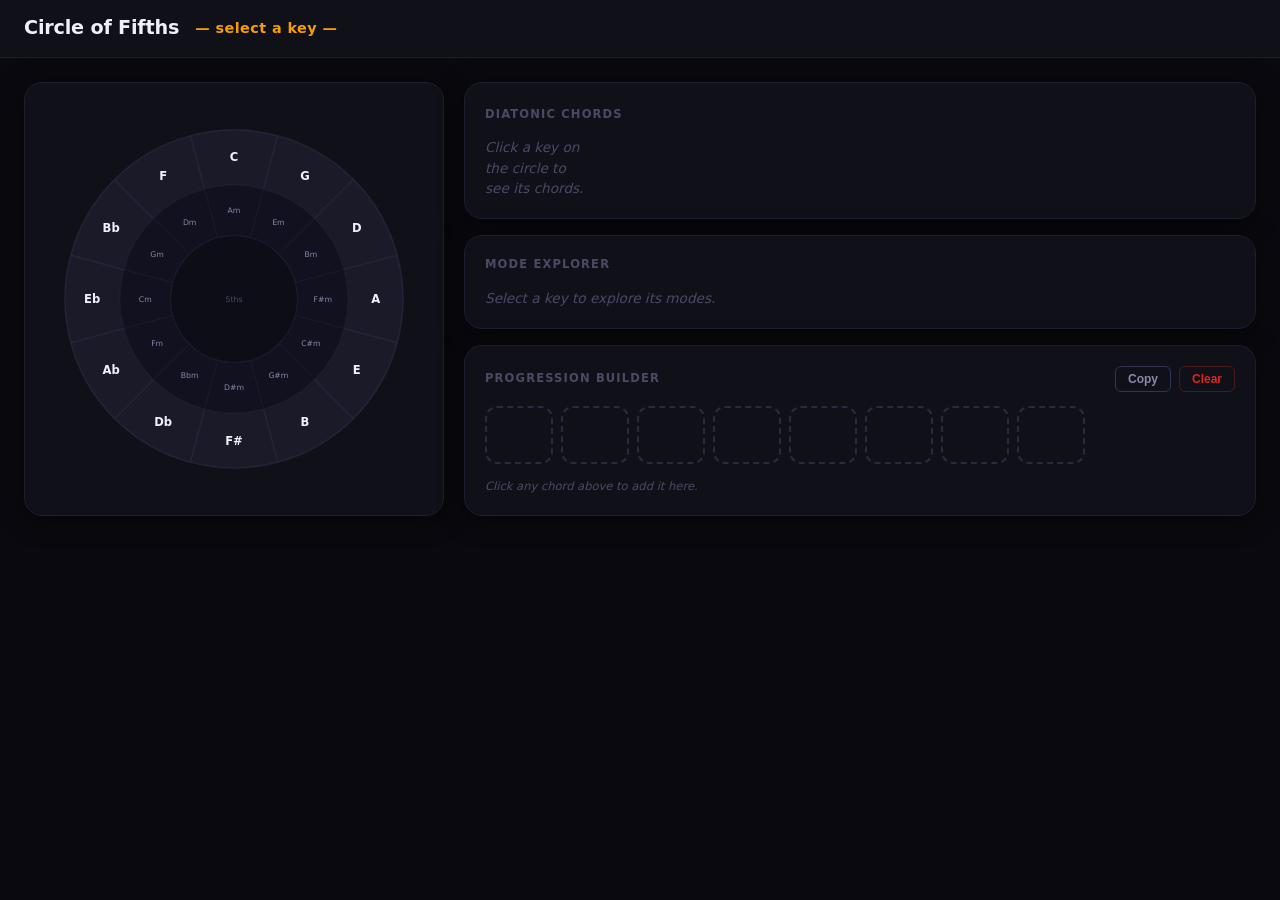
==== standalone.html @ 3c301eb9 "Add standalone.html — single self-contained file for offline use Bundles all CSS and JS inline into " ====
<!DOCTYPE html>
<html lang="en">
<head>
  <meta charset="UTF-8">
  <meta name="viewport" content="width=device-width, initial-scale=1.0">
  <title>Circle of Fifths — Guitar Tool</title>
  <style>
/* ============================================================
   Circle of Fifths — Guitar Tool
   Dark music-studio aesthetic
   ============================================================ */

/* --- Design Tokens ----------------------------------------- */
:root {
  --bg-base:      #09090f;
  --bg-surface:   #101018;
  --bg-elevated:  #181826;
  --bg-hover:     #1f1f30;

  --text-primary:   #f0f0f8;
  --text-secondary: #8888aa;
  --text-muted:     #4a4a66;

  --color-maj:  #f59e0b;
  --color-min:  #6b7280;
  --color-dim:  #ef4444;

  --circle-selected:  #7c3aed;
  --circle-fifth:     #0891b2;
  --circle-fourth:    #0e7490;
  --circle-rel-minor: #6d28d9;
  --circle-default:   #1a1a28;
  --circle-minor-default: #111120;

  --accent:       #7c3aed;
  --accent-hover: #6d28d9;
  --danger:       #dc2626;

  --radius-sm:  6px;
  --radius-md:  12px;
  --radius-lg:  18px;

  --shadow-panel: 0 4px 24px rgba(0,0,0,0.5);
  --glow-violet:  0 0 24px rgba(124,58,237,0.35);

  --font-ui: 'Inter', 'Segoe UI', system-ui, sans-serif;
}

*, *::before, *::after { box-sizing: border-box; margin: 0; padding: 0; }
html { font-size: 16px; }
body {
  background: var(--bg-base);
  color: var(--text-primary);
  font-family: var(--font-ui);
  min-height: 100vh;
  line-height: 1.5;
}

.site-header {
  background: var(--bg-surface);
  border-bottom: 1px solid #1e1e30;
  padding: 14px 24px;
  position: sticky;
  top: 0;
  z-index: 10;
}
.header-inner {
  max-width: 1300px;
  margin: 0 auto;
  display: flex;
  align-items: center;
  gap: 16px;
}
.site-header h1 {
  font-size: 1.2rem;
  font-weight: 700;
  letter-spacing: -0.01em;
  color: var(--text-primary);
}
.header-key {
  font-size: 0.9rem;
  color: var(--color-maj);
  font-weight: 600;
  letter-spacing: 0.03em;
}

.layout {
  display: grid;
  grid-template-columns: 420px 1fr;
  gap: 20px;
  padding: 24px;
  max-width: 1300px;
  margin: 0 auto;
  align-items: start;
}

@media (max-width: 900px) {
  .layout { grid-template-columns: 1fr; }
  .panel--circle { display: flex; justify-content: center; }
}

.panel {
  background: var(--bg-surface);
  border: 1px solid #1e1e30;
  border-radius: var(--radius-lg);
  padding: 20px;
  box-shadow: var(--shadow-panel);
}

.panel-stack {
  display: flex;
  flex-direction: column;
  gap: 16px;
}

.panel-title {
  font-size: 0.72rem;
  font-weight: 600;
  letter-spacing: 0.1em;
  text-transform: uppercase;
  color: var(--text-muted);
  margin-bottom: 14px;
}
.panel-title span {
  color: var(--color-maj);
  text-transform: none;
  letter-spacing: 0;
  font-size: 0.85rem;
}

.placeholder {
  color: var(--text-muted);
  font-size: 0.85rem;
  font-style: italic;
}

.panel--circle {
  display: flex;
  justify-content: center;
  align-items: center;
  padding: 16px;
}

.arc-major {
  fill: var(--circle-default);
  stroke: #242438;
  stroke-width: 1.5;
  cursor: pointer;
  transition: fill 0.15s ease, filter 0.15s ease;
}
.arc-major:hover { fill: var(--bg-hover); }
.arc-major.selected {
  fill: var(--circle-selected);
  filter: drop-shadow(0 0 10px rgba(124,58,237,0.7));
}
.arc-major.neighbor-fifth  { fill: #0c3d4d; }
.arc-major.neighbor-fourth { fill: #0a3040; }

.arc-minor {
  fill: var(--circle-minor-default);
  stroke: #1a1a2a;
  stroke-width: 1;
  cursor: pointer;
  transition: fill 0.15s ease;
}
.arc-minor:hover { fill: #181828; }
.arc-minor.selected { fill: var(--circle-rel-minor); }
.arc-minor.neighbor-fifth  { fill: #0a2a35; }
.arc-minor.neighbor-fourth { fill: #08222c; }

.arc-label-major {
  fill: var(--text-primary);
  font-size: 12px;
  font-weight: 700;
  font-family: var(--font-ui);
  text-anchor: middle;
  dominant-baseline: central;
  pointer-events: none;
  user-select: none;
}
.arc-label-minor {
  fill: var(--text-secondary);
  font-size: 8px;
  font-weight: 500;
  font-family: var(--font-ui);
  text-anchor: middle;
  dominant-baseline: central;
  pointer-events: none;
  user-select: none;
}
.arc-label-major.selected { fill: #ffffff; }
.arc-label-minor.selected { fill: #e0d4ff; }

.circle-center {
  fill: #0d0d18;
  stroke: #242438;
  stroke-width: 1.5;
}
.circle-center-text {
  fill: var(--text-muted);
  font-size: 8px;
  font-family: var(--font-ui);
  text-anchor: middle;
  dominant-baseline: central;
  pointer-events: none;
  user-select: none;
}

.chord-grid {
  display: grid;
  grid-template-columns: repeat(7, 1fr);
  gap: 6px;
}
@media (max-width: 700px) {
  .chord-grid { grid-template-columns: repeat(4, 1fr); }
}

.chord-card {
  background: var(--bg-elevated);
  border: 2px solid transparent;
  border-radius: var(--radius-md);
  padding: 10px 6px;
  cursor: pointer;
  text-align: center;
  transition: border-color 0.15s, transform 0.1s, box-shadow 0.15s;
  position: relative;
}
.chord-card:hover {
  border-color: var(--accent);
  transform: translateY(-2px);
  box-shadow: 0 4px 16px rgba(124,58,237,0.2);
}
.chord-card.active { border-color: var(--color-maj); background: #1e1a0a; }

.chord-roman {
  display: block;
  font-size: 0.62rem;
  font-weight: 700;
  letter-spacing: 0.05em;
  margin-bottom: 4px;
}
.chord-card--maj .chord-roman { color: var(--color-maj); }
.chord-card--min .chord-roman { color: var(--color-min); }
.chord-card--dim .chord-roman { color: var(--color-dim); }

.chord-name {
  display: block;
  font-size: 1rem;
  font-weight: 700;
  line-height: 1.1;
  margin-bottom: 3px;
}

.chord-mode-name {
  display: block;
  font-size: 0.6rem;
  color: var(--text-muted);
  line-height: 1.2;
}

.btn-diagram {
  display: block;
  width: 100%;
  margin-top: 6px;
  padding: 3px 0;
  background: #242438;
  border: 1px solid #333355;
  border-radius: var(--radius-sm);
  color: var(--text-secondary);
  font-size: 0.58rem;
  letter-spacing: 0.05em;
  cursor: pointer;
  transition: background 0.1s, color 0.1s;
}
.btn-diagram:hover {
  background: var(--accent);
  color: #fff;
  border-color: var(--accent);
}

.mode-list {
  display: flex;
  flex-direction: column;
  gap: 8px;
}

.mode-row {
  display: flex;
  gap: 12px;
  align-items: flex-start;
  padding: 10px 12px;
  background: var(--bg-elevated);
  border-radius: var(--radius-md);
  border-left: 3px solid var(--mode-color, #333);
}

.mode-meta { flex-shrink: 0; min-width: 72px; }
.mode-chord-name { font-weight: 700; font-size: 0.95rem; display: block; line-height: 1.2; }
.mode-roman { font-size: 0.65rem; color: var(--text-muted); display: block; }
.mode-info { flex: 1; }
.mode-name { font-size: 0.78rem; font-weight: 600; color: var(--text-secondary); display: block; margin-bottom: 2px; }
.mode-desc { font-size: 0.72rem; color: var(--text-muted); line-height: 1.4; }

.progression-header {
  display: flex;
  justify-content: space-between;
  align-items: center;
  margin-bottom: 14px;
}
.progression-header .panel-title { margin-bottom: 0; }
.progression-actions { display: flex; gap: 8px; }

.btn {
  padding: 5px 12px;
  border-radius: var(--radius-sm);
  font-size: 0.75rem;
  font-weight: 600;
  cursor: pointer;
  border: 1px solid transparent;
  transition: background 0.1s, opacity 0.1s;
}
.btn--ghost { background: transparent; border-color: #333355; color: var(--text-secondary); }
.btn--ghost:hover { border-color: var(--accent); color: var(--text-primary); }
.btn--danger { background: transparent; border-color: #4a1a1a; color: var(--danger); }
.btn--danger:hover { background: var(--danger); color: #fff; }

.progression-slots {
  display: flex;
  gap: 8px;
  flex-wrap: wrap;
  min-height: 62px;
  align-items: flex-start;
}

.prog-slot {
  width: 68px;
  min-height: 58px;
  border-radius: var(--radius-md);
  display: flex;
  flex-direction: column;
  align-items: center;
  justify-content: center;
  gap: 3px;
  position: relative;
  font-size: 0.8rem;
}
.prog-slot--empty { border: 2px dashed #2a2a3f; background: transparent; }
.prog-slot--filled { background: var(--bg-elevated); border: 2px solid #333355; cursor: pointer; }
.prog-slot--filled:hover { border-color: var(--danger); }
.prog-slot--filled:hover .prog-remove { opacity: 1; }
.prog-slot--maj { border-color: #3a2a00 !important; }
.prog-slot--maj:hover { border-color: var(--danger) !important; }
.prog-slot--min { border-color: #2a2a3a !important; }
.prog-slot--min:hover { border-color: var(--danger) !important; }
.prog-slot--dim { border-color: #2a1010 !important; }
.prog-slot--dim:hover { border-color: var(--danger) !important; }

.prog-roman { font-size: 0.6rem; color: var(--text-muted); font-weight: 600; }
.prog-name { font-weight: 700; font-size: 0.9rem; }
.prog-slot--maj .prog-name { color: var(--color-maj); }
.prog-slot--min .prog-name { color: var(--text-secondary); }
.prog-slot--dim .prog-name { color: var(--color-dim); }

.prog-remove {
  position: absolute;
  top: -7px; right: -7px;
  width: 18px; height: 18px;
  border-radius: 50%;
  background: var(--danger);
  color: #fff;
  border: none;
  cursor: pointer;
  font-size: 11px;
  line-height: 1;
  display: flex;
  align-items: center;
  justify-content: center;
  opacity: 0;
  transition: opacity 0.15s;
}

.progression-hint { font-size: 0.72rem; color: var(--text-muted); font-style: italic; margin-top: 10px; }

.modal-overlay {
  position: fixed;
  inset: 0;
  background: rgba(0,0,0,0.75);
  display: flex;
  align-items: center;
  justify-content: center;
  backdrop-filter: blur(4px);
  z-index: 100;
}
.modal-overlay[hidden] { display: none; }

.modal {
  background: var(--bg-surface);
  border: 1px solid #2a2a40;
  border-radius: var(--radius-lg);
  padding: 28px 32px;
  min-width: 220px;
  text-align: center;
  position: relative;
  box-shadow: var(--glow-violet), var(--shadow-panel);
  animation: modal-in 0.18s ease;
}
@keyframes modal-in {
  from { opacity: 0; transform: scale(0.92) translateY(8px); }
  to   { opacity: 1; transform: scale(1) translateY(0); }
}

.modal-close {
  position: absolute;
  top: 12px; right: 14px;
  background: transparent;
  border: none;
  color: var(--text-muted);
  font-size: 1.4rem;
  cursor: pointer;
  line-height: 1;
  transition: color 0.1s;
}
.modal-close:hover { color: var(--text-primary); }
.modal-title { font-size: 1.6rem; font-weight: 800; margin-bottom: 4px; }
.modal-subtitle { font-size: 0.75rem; color: var(--text-muted); margin-bottom: 20px; }
.diagram-container { display: flex; justify-content: center; margin: 0 auto 10px; }
.diagram-lefty-note { font-size: 0.65rem; color: var(--text-muted); font-style: italic; margin-top: 8px; }

.fret-line        { stroke: #2a2a44; stroke-width: 1; }
.fret-line--nut   { stroke: #888; stroke-width: 3; }
.string-line      { stroke: #3a3a55; stroke-width: 1; }
.fret-dot         { fill: var(--accent); }
.dot-open         { fill: none; stroke: #888; stroke-width: 1.5; }
.dot-mute-line    { stroke: #666; stroke-width: 1.5; stroke-linecap: round; }
.barre-bar        { stroke: var(--accent); stroke-width: 10; stroke-linecap: round; opacity: 0.75; }
.fret-number      { fill: var(--text-muted); font-size: 9px; font-family: var(--font-ui); }
  </style>
</head>
<body>

  <header class="site-header">
    <div class="header-inner">
      <h1>Circle of Fifths</h1>
      <span class="header-key" id="header-key">— select a key —</span>
    </div>
  </header>

  <main class="layout">
    <section class="panel panel--circle">
      <svg id="circle-svg" viewBox="-200 -200 400 400" width="400" height="400" aria-label="Circle of Fifths"></svg>
    </section>

    <div class="panel-stack">
      <section class="panel panel--chords">
        <h2 class="panel-title">Diatonic Chords <span id="key-label"></span></h2>
        <div class="chord-grid" id="chord-grid">
          <p class="placeholder">Click a key on the circle to see its chords.</p>
        </div>
      </section>

      <section class="panel panel--modes">
        <h2 class="panel-title">Mode Explorer</h2>
        <div class="mode-list" id="mode-list">
          <p class="placeholder">Select a key to explore its modes.</p>
        </div>
      </section>

      <section class="panel panel--progression">
        <div class="progression-header">
          <h2 class="panel-title">Progression Builder</h2>
          <div class="progression-actions">
            <button class="btn btn--ghost" id="btn-copy">Copy</button>
            <button class="btn btn--danger" id="btn-clear">Clear</button>
          </div>
        </div>
        <div class="progression-slots" id="progression-slots"></div>
        <p class="progression-hint" id="progression-hint">Click any chord above to add it here.</p>
      </section>
    </div>
  </main>

  <div class="modal-overlay" id="modal-overlay" hidden>
    <div class="modal" id="modal-chord" role="dialog" aria-modal="true">
      <button class="modal-close" id="modal-close" aria-label="Close">×</button>
      <h3 class="modal-title" id="modal-title"></h3>
      <p class="modal-subtitle" id="modal-subtitle"></p>
      <div class="diagram-container">
        <svg id="diagram-svg" viewBox="0 0 130 170" width="130" height="170"></svg>
      </div>
      <p class="diagram-lefty-note">Left-handed diagram (low E on right)</p>
    </div>
  </div>

  <script>
    var AppState = { currentKey: null, currentKeyIndex: null, currentChords: [] };
  </script>

  <script>
/* theory.js */
var CIRCLE = ['C','G','D','A','E','B','F#','Db','Ab','Eb','Bb','F'];
var REL_MINORS = ['Am','Em','Bm','F#m','C#m','G#m','D#m','Bbm','Fm','Cm','Gm','Dm'];
var CHROMATIC      = ['C','C#','D','D#','E','F','F#','G','G#','A','A#','B'];
var FLAT_CHROMATIC = ['C','Db','D','Eb','E','F','Gb','G','Ab','A','Bb','B'];
var FLAT_KEYS = ['F','Bb','Eb','Ab','Db','Gb'];
var MAJOR_INTERVALS = [0, 2, 4, 5, 7, 9, 11];
var QUALITIES = ['maj','min','min','maj','maj','min','dim'];
var ROMANS = ['I','ii','iii','IV','V','vi','vii°'];
var MODE_NAMES = ['Ionian','Dorian','Phrygian','Lydian','Mixolydian','Aeolian','Locrian'];
var MODE_COLORS = ['#f59e0b','#3b82f6','#ef4444','#a78bfa','#f97316','#6b7280','#1f2937'];
var MODE_FEEL = {
  'Ionian':     'Bright, happy, resolved. The home base of Western music. Every major key song lives here.',
  'Dorian':     'Minor with a raised 6th. Soulful, funky, sophisticated. Santana, Miles Davis. Use over ii chord.',
  'Phrygian':   'Minor with a \u266d2nd. Dark, exotic, Spanish/metal. Heavy and mysterious. Djent and flamenco territory.',
  'Lydian':     'Major with a \u266f4th. Dreamy, floating, ethereal. Joe Satriani lives here. Perfect for ambient passages.',
  'Mixolydian': "Major with a \u266d7th. Bluesy rock, dominant energy. Classic rock's home. Stairway to Heaven verse.",
  'Aeolian':    'Natural minor. Sad, emotional, introspective. Most expressive for dark moods. Most rock ballads.',
  'Locrian':    'Diminished root. Unstable, dissonant, barely resolved. Use sparingly for maximum tension and drama.'
};
function normalizeKey(key) {
  var m = {'Db':'C#','Eb':'D#','Fb':'E','Gb':'F#','Ab':'G#','Bb':'A#','Cb':'B'};
  return m[key] !== undefined ? m[key] : key;
}
function noteNameForKey(idx, keyRoot) {
  return FLAT_KEYS.indexOf(keyRoot) !== -1 ? FLAT_CHROMATIC[idx] : CHROMATIC[idx];
}
function getDiatonicChords(key) {
  var norm = normalizeKey(key);
  var rootIdx = CHROMATIC.indexOf(norm);
  if (rootIdx === -1) return [];
  return MAJOR_INTERVALS.map(function(interval, degree) {
    var noteIdx  = (rootIdx + interval) % 12;
    var rootNote = noteNameForKey(noteIdx, key);
    var quality  = QUALITIES[degree];
    var chordName = quality === 'min' ? rootNote + 'm' : quality === 'dim' ? rootNote + '\u00b0' : rootNote;
    var voicingKey = quality === 'dim' ? rootNote + 'dim' : chordName;
    return { degree: degree+1, roman: ROMANS[degree], chordName: chordName, rootNote: rootNote,
             quality: quality, modeIndex: degree, modeName: MODE_NAMES[degree],
             modeDescription: MODE_FEEL[MODE_NAMES[degree]], modeColor: MODE_COLORS[degree], voicingKey: voicingKey };
  });
}
function getNeighborIndices(i) { return { fifth: (i+1)%12, fourth: (i+11)%12 }; }
  </script>

  <script>
/* voicings.js */
var VOICINGS = {
  'C':  { frets: [-1,3,2,0,1,0], baseFret: 1 },
  'G':  { frets: [3,2,0,0,0,3],  baseFret: 1 },
  'D':  { frets: [-1,-1,0,2,3,2],baseFret: 1 },
  'A':  { frets: [-1,0,2,2,2,0], baseFret: 1 },
  'E':  { frets: [0,2,2,1,0,0],  baseFret: 1 },
  'F':  { frets: [1,3,3,2,1,1],  baseFret: 1 },
  'B':  { frets: [-1,2,4,4,4,2], baseFret: 2 },
  'F#': { frets: [2,4,4,3,2,2],  baseFret: 2 },
  'Gb': { frets: [2,4,4,3,2,2],  baseFret: 2 },
  'Db': { frets: [-1,4,6,6,6,4], baseFret: 4 },
  'Ab': { frets: [4,6,6,5,4,4],  baseFret: 4 },
  'Eb': { frets: [-1,6,8,8,8,6], baseFret: 6 },
  'Bb': { frets: [-1,1,3,3,3,1], baseFret: 1 },
  'Am': { frets: [-1,0,2,2,1,0], baseFret: 1 },
  'Em': { frets: [0,2,2,0,0,0],  baseFret: 1 },
  'Dm': { frets: [-1,-1,0,2,3,1],baseFret: 1 },
  'Fm': { frets: [1,3,3,1,1,1],  baseFret: 1 },
  'Bm': { frets: [-1,2,4,4,3,2], baseFret: 2 },
  'F#m':{ frets: [2,4,4,2,2,2],  baseFret: 2 },
  'Gbm':{ frets: [2,4,4,2,2,2],  baseFret: 2 },
  'C#m':{ frets: [-1,4,6,6,5,4], baseFret: 4 },
  'Dbm':{ frets: [-1,4,6,6,5,4], baseFret: 4 },
  'G#m':{ frets: [4,6,6,4,4,4],  baseFret: 4 },
  'Abm':{ frets: [4,6,6,4,4,4],  baseFret: 4 },
  'D#m':{ frets: [-1,6,8,8,7,6], baseFret: 6 },
  'Ebm':{ frets: [-1,6,8,8,7,6], baseFret: 6 },
  'Bbm':{ frets: [-1,1,3,3,2,1], baseFret: 1 },
  'Cm': { frets: [-1,3,5,5,4,3], baseFret: 3 },
  'Gm': { frets: [3,5,5,3,3,3],  baseFret: 3 },
  'Bdim':  { frets: [-1,2,3,4,3,-1], baseFret: 1 },
  'F#dim': { frets: [2,3,4,2,-1,-1], baseFret: 2 },
  'C#dim': { frets: [-1,4,5,3,5,-1], baseFret: 3 },
  'G#dim': { frets: [-1,0,1,2,1,-1], baseFret: 1 },
  'D#dim': { frets: [-1,1,2,3,2,-1], baseFret: 1 },
  'A#dim': { frets: [-1,1,2,0,2,-1], baseFret: 1 },
  'Edim':  { frets: [0,1,2,0,-1,-1], baseFret: 1 },
  'Cdim':  { frets: [-1,3,4,5,4,-1], baseFret: 3 },
  'Gdim':  { frets: [-1,-1,5,6,5,-1],baseFret: 5 },
  'Ddim':  { frets: [-1,-1,0,1,0,-1],baseFret: 1 },
  'Adim':  { frets: [-1,0,1,2,1,-1], baseFret: 1 },
  'Fdim':  { frets: [1,2,3,1,-1,-1], baseFret: 1 },
  'Gbdim': { frets: [2,3,4,2,-1,-1], baseFret: 2 },
  'Dbdim': { frets: [-1,4,5,3,5,-1], baseFret: 3 },
  'Abdim': { frets: [-1,0,1,2,1,-1], baseFret: 1 },
  'Ebdim': { frets: [-1,1,2,3,2,-1], baseFret: 1 },
  'Bbdim': { frets: [-1,1,2,0,2,-1], baseFret: 1 },
};
function getVoicing(key) {
  if (VOICINGS[key]) return VOICINGS[key];
  var c = key.replace('\u00b0','dim');
  if (VOICINGS[c]) return VOICINGS[c];
  return { frets: [-1,-1,-1,-1,-1,-1], baseFret: 1 };
}
function mirrorForLefty(frets) { return frets.slice().reverse(); }
  </script>

  <script>
/* circle.js */
var CIRCLE_OUTER_R=175, CIRCLE_MID_R=118, CIRCLE_INNER_R=66, CIRCLE_LABEL_MAJ=147, CIRCLE_LABEL_MIN=92;
function deg2rad(d){return d*Math.PI/180;}
function polarToXY(r,a){var rad=deg2rad(a);return{x:r*Math.cos(rad),y:r*Math.sin(rad)};}
function createArcPath(innerR,outerR,s,e){
  var p1=polarToXY(outerR,s),p2=polarToXY(outerR,e),p3=polarToXY(innerR,e),p4=polarToXY(innerR,s);
  var d=['M',p1.x,p1.y,'A',outerR,outerR,0,0,1,p2.x,p2.y,'L',p3.x,p3.y,'A',innerR,innerR,0,0,0,p4.x,p4.y,'Z'].join(' ');
  var path=document.createElementNS('http://www.w3.org/2000/svg','path');
  path.setAttribute('d',d);return path;
}
function createArcLabel(r,a,text,cls){
  var pos=polarToXY(r,a);
  var el=document.createElementNS('http://www.w3.org/2000/svg','text');
  el.setAttribute('x',pos.x);el.setAttribute('y',pos.y);el.setAttribute('class',cls);el.textContent=text;return el;
}
function initCircle(svgEl){
  while(svgEl.firstChild)svgEl.removeChild(svgEl.firstChild);
  var hub=document.createElementNS('http://www.w3.org/2000/svg','circle');
  hub.setAttribute('r',CIRCLE_INNER_R);hub.setAttribute('cx',0);hub.setAttribute('cy',0);hub.setAttribute('class','circle-center');
  svgEl.appendChild(hub);
  var ht=document.createElementNS('http://www.w3.org/2000/svg','text');
  ht.setAttribute('x',0);ht.setAttribute('y',0);ht.setAttribute('class','circle-center-text');ht.textContent='5ths';svgEl.appendChild(ht);
  for(var i=0;i<12;i++){
    var mid=i*30-90,start=mid-15,end=mid+15;
    var ma=createArcPath(CIRCLE_MID_R,CIRCLE_OUTER_R,start,end);
    ma.setAttribute('class','arc-major');ma.dataset.index=i;ma.dataset.key=CIRCLE[i];ma.dataset.ringType='major';svgEl.appendChild(ma);
    var ml=createArcLabel(CIRCLE_LABEL_MAJ,mid,CIRCLE[i],'arc-label-major');
    ml.dataset.index=i;ml.dataset.ringType='major';svgEl.appendChild(ml);
    var na=createArcPath(CIRCLE_INNER_R,CIRCLE_MID_R,start,end);
    na.setAttribute('class','arc-minor');na.dataset.index=i;na.dataset.key=REL_MINORS[i];na.dataset.ringType='minor';svgEl.appendChild(na);
    var nl=createArcLabel(CIRCLE_LABEL_MIN,mid,REL_MINORS[i],'arc-label-minor');
    nl.dataset.index=i;nl.dataset.ringType='minor';svgEl.appendChild(nl);
  }
  svgEl.addEventListener('click',function(e){
    var t=e.target,idx=t.dataset&&t.dataset.index;
    if(idx===undefined||idx===null||idx==='')return;
    selectKey(svgEl,parseInt(idx,10));
  });
}
function selectKey(svgEl,circleIndex){
  var nb=getNeighborIndices(circleIndex);
  svgEl.querySelectorAll('.arc-major,.arc-label-major').forEach(function(el){el.classList.remove('selected','neighbor-fifth','neighbor-fourth');});
  svgEl.querySelectorAll('.arc-minor,.arc-label-minor').forEach(function(el){el.classList.remove('selected','neighbor-fifth','neighbor-fourth');});
  svgEl.querySelectorAll('[data-index="'+circleIndex+'"]').forEach(function(el){el.classList.add('selected');});
  svgEl.querySelectorAll('[data-index="'+nb.fifth+'"].arc-major,[data-index="'+nb.fifth+'"].arc-label-major').forEach(function(el){el.classList.add('neighbor-fifth');});
  svgEl.querySelectorAll('[data-index="'+nb.fourth+'"].arc-major,[data-index="'+nb.fourth+'"].arc-label-major').forEach(function(el){el.classList.add('neighbor-fourth');});
  svgEl.dispatchEvent(new CustomEvent('keySelected',{detail:{circleIndex:circleIndex,key:CIRCLE[circleIndex]},bubbles:true}));
}
  </script>

  <script>
/* chords.js */
function renderChordGrid(chords,keyName){
  var grid=document.getElementById('chord-grid');
  document.getElementById('key-label').textContent='\u2014 '+keyName+' Major';
  grid.innerHTML='';
  chords.forEach(function(chord,idx){
    var card=document.createElement('div');
    card.className='chord-card chord-card--'+chord.quality;
    card.dataset.chordIndex=idx;
    card.title=chord.modeName+': '+chord.modeDescription;
    card.innerHTML='<span class="chord-roman">'+chord.roman+'</span>'+
      '<span class="chord-name">'+chord.chordName+'</span>'+
      '<span class="chord-mode-name">'+chord.modeName+'</span>'+
      '<button class="btn-diagram" data-voicing-key="'+chord.voicingKey+'" data-chord-name="'+chord.chordName+'" data-mode-name="'+chord.modeName+'" data-quality="'+chord.quality+'">Diagram</button>';
    grid.appendChild(card);
  });
}
function renderModeList(chords){
  var list=document.getElementById('mode-list');
  list.innerHTML='';
  chords.forEach(function(chord){
    var row=document.createElement('div');
    row.className='mode-row';
    row.style.setProperty('--mode-color',chord.modeColor);
    row.innerHTML='<div class="mode-meta"><span class="mode-chord-name">'+chord.chordName+'</span><span class="mode-roman">'+chord.roman+'</span></div>'+
      '<div class="mode-info"><span class="mode-name">'+chord.modeName+'</span><p class="mode-desc">'+chord.modeDescription+'</p></div>';
    list.appendChild(row);
  });
}
  </script>

  <script>
/* progression.js */
var MAX_SLOTS=8,_progression=[];
function addToProgression(chord){if(_progression.length>=MAX_SLOTS)return;_progression.push(chord);renderProgression();updateProgressionHint();}
function removeFromProgression(i){_progression.splice(i,1);renderProgression();updateProgressionHint();}
function clearProgression(){_progression=[];renderProgression();updateProgressionHint();}
function getProgressionString(){return _progression.map(function(c){return c.chordName;}).join(' - ');}
function renderProgression(){
  var c=document.getElementById('progression-slots');c.innerHTML='';
  for(var i=0;i<MAX_SLOTS;i++){
    var slot=document.createElement('div');
    if(_progression[i]){
      var ch=_progression[i];
      slot.className='prog-slot prog-slot--filled prog-slot--'+ch.quality;
      slot.dataset.slotIndex=i;
      var rb=document.createElement('button');rb.className='prog-remove';rb.dataset.index=i;rb.title='Remove';rb.innerHTML='&times;';
      var re=document.createElement('span');re.className='prog-roman';re.textContent=ch.roman;
      var ne=document.createElement('span');ne.className='prog-name';ne.textContent=ch.chordName;
      slot.appendChild(rb);slot.appendChild(re);slot.appendChild(ne);
    }else{slot.className='prog-slot prog-slot--empty';}
    c.appendChild(slot);
  }
  c.querySelectorAll('.prog-remove').forEach(function(btn){
    btn.addEventListener('click',function(e){e.stopPropagation();removeFromProgression(parseInt(btn.dataset.index,10));});
  });
}
function updateProgressionHint(){var h=document.getElementById('progression-hint');if(h)h.style.display=_progression.length===0?'block':'none';}
  </script>

  <script>
/* app.js */
document.addEventListener('DOMContentLoaded',function(){
  var svg=document.getElementById('circle-svg');
  initCircle(svg);renderProgression();updateProgressionHint();

  svg.addEventListener('keySelected',function(e){
    var key=e.detail.key;
    AppState.currentKey=key;AppState.currentKeyIndex=e.detail.circleIndex;
    AppState.currentChords=getDiatonicChords(key);
    document.getElementById('header-key').textContent=key+' Major';
    renderChordGrid(AppState.currentChords,key);
    renderModeList(AppState.currentChords);
  });

  document.getElementById('chord-grid').addEventListener('click',function(e){
    if(e.target.matches('.btn-diagram')||e.target.closest('.btn-diagram'))return;
    var card=e.target.closest('.chord-card');if(!card)return;
    var chord=AppState.currentChords[parseInt(card.dataset.chordIndex,10)];if(!chord)return;
    addToProgression(chord);
    card.classList.add('active');setTimeout(function(){card.classList.remove('active');},300);
  });

  document.getElementById('chord-grid').addEventListener('click',function(e){
    var btn=e.target.closest('.btn-diagram');if(!btn)return;e.stopPropagation();
    openDiagramModal(btn.dataset.voicingKey,btn.dataset.chordName,btn.dataset.modeName);
  });

  document.getElementById('btn-clear').addEventListener('click',clearProgression);

  document.getElementById('btn-copy').addEventListener('click',function(){
    var str=getProgressionString();if(!str)return;
    if(navigator.clipboard){navigator.clipboard.writeText(str).then(function(){flashBtn(document.getElementById('btn-copy'),'Copied!');});}
    else{var ta=document.createElement('textarea');ta.value=str;document.body.appendChild(ta);ta.select();document.execCommand('copy');document.body.removeChild(ta);flashBtn(document.getElementById('btn-copy'),'Copied!');}
  });

  document.getElementById('modal-close').addEventListener('click',closeDiagramModal);
  document.getElementById('modal-overlay').addEventListener('click',function(e){if(e.target===e.currentTarget)closeDiagramModal();});
  document.addEventListener('keydown',function(e){if(e.key==='Escape')closeDiagramModal();});
});

function openDiagramModal(vk,cn,mn){
  document.getElementById('modal-title').textContent=cn;
  document.getElementById('modal-subtitle').textContent=mn+' mode';
  renderChordDiagram(vk,document.getElementById('diagram-svg'));
  document.getElementById('modal-overlay').removeAttribute('hidden');
}
function closeDiagramModal(){document.getElementById('modal-overlay').setAttribute('hidden','');}
function flashBtn(btn,text){var o=btn.textContent;btn.textContent=text;setTimeout(function(){btn.textContent=o;},1500);}

var D_START_X=22,D_START_Y=36,D_STR_GAP=17,D_FRET_GAP=22,D_NUM_FRETS=4,D_DOT_R=7,D_OPEN_R=6;
function renderChordDiagram(vk,svgEl){
  while(svgEl.firstChild)svgEl.removeChild(svgEl.firstChild);
  var voicing=getVoicing(vk),frets=mirrorForLefty(voicing.frets),baseFret=voicing.baseFret,n=6;
  function el(tag,attrs){var e=document.createElementNS('http://www.w3.org/2000/svg',tag);Object.keys(attrs).forEach(function(k){e.setAttribute(k,attrs[k]);});return e;}
  for(var f=0;f<=D_NUM_FRETS;f++){var y=D_START_Y+f*D_FRET_GAP,x1=D_START_X,x2=D_START_X+(n-1)*D_STR_GAP;svgEl.appendChild(el('line',{x1:x1,y1:y,x2:x2,y2:y,'class':(f===0&&baseFret===1)?'fret-line fret-line--nut':'fret-line'}));}
  for(var s=0;s<n;s++){var x=D_START_X+s*D_STR_GAP;svgEl.appendChild(el('line',{x1:x,y1:D_START_Y,x2:x,y2:D_START_Y+D_NUM_FRETS*D_FRET_GAP,'class':'string-line'}));}
  if(baseFret>1){var fl=el('text',{x:D_START_X-5,y:D_START_Y+D_FRET_GAP*0.5+4,'class':'fret-number','text-anchor':'end'});fl.textContent=baseFret+'fr';svgEl.appendChild(fl);}
  for(var s2=0;s2<n;s2++){var sx=D_START_X+s2*D_STR_GAP,my=D_START_Y-14,half=5;
    if(frets[s2]===-1){svgEl.appendChild(el('line',{x1:sx-half,y1:my-half,x2:sx+half,y2:my+half,'class':'dot-mute-line'}));svgEl.appendChild(el('line',{x1:sx+half,y1:my-half,x2:sx-half,y2:my+half,'class':'dot-mute-line'}));}
    else if(frets[s2]===0){svgEl.appendChild(el('circle',{cx:sx,cy:my,r:D_OPEN_R,'class':'dot-open'}));}
  }
  var played=frets.filter(function(f){return f>0;}),minF=played.length?Math.min.apply(null,played):0;
  var barreS=[];frets.forEach(function(f,i){if(f===minF&&minF>0)barreS.push(i);});
  if(barreS.length>=3){var rf=minF-(baseFret-1),by=D_START_Y+(rf-0.5)*D_FRET_GAP;svgEl.appendChild(el('line',{x1:D_START_X+barreS[0]*D_STR_GAP,y1:by,x2:D_START_X+barreS[barreS.length-1]*D_STR_GAP,y2:by,'class':'barre-bar'}));}
  for(var s3=0;s3<n;s3++){var fn=frets[s3];if(fn<=0)continue;var rfn=fn-(baseFret-1);if(rfn<1||rfn>D_NUM_FRETS)continue;var isBarre=barreS.length>=3&&fn===minF;if(!isBarre)svgEl.appendChild(el('circle',{cx:D_START_X+s3*D_STR_GAP,cy:D_START_Y+(rfn-0.5)*D_FRET_GAP,r:D_DOT_R,'class':'fret-dot'}));}
  if(barreS.length>=3){for(var s4=0;s4<n;s4++){var fv=frets[s4];if(fv<=0||fv===minF)continue;var rv=fv-(baseFret-1);if(rv<1||rv>D_NUM_FRETS)continue;svgEl.appendChild(el('circle',{cx:D_START_X+s4*D_STR_GAP,cy:D_START_Y+(rv-0.5)*D_FRET_GAP,r:D_DOT_R,'class':'fret-dot'}));}}
}
  </script>

</body>
</html>
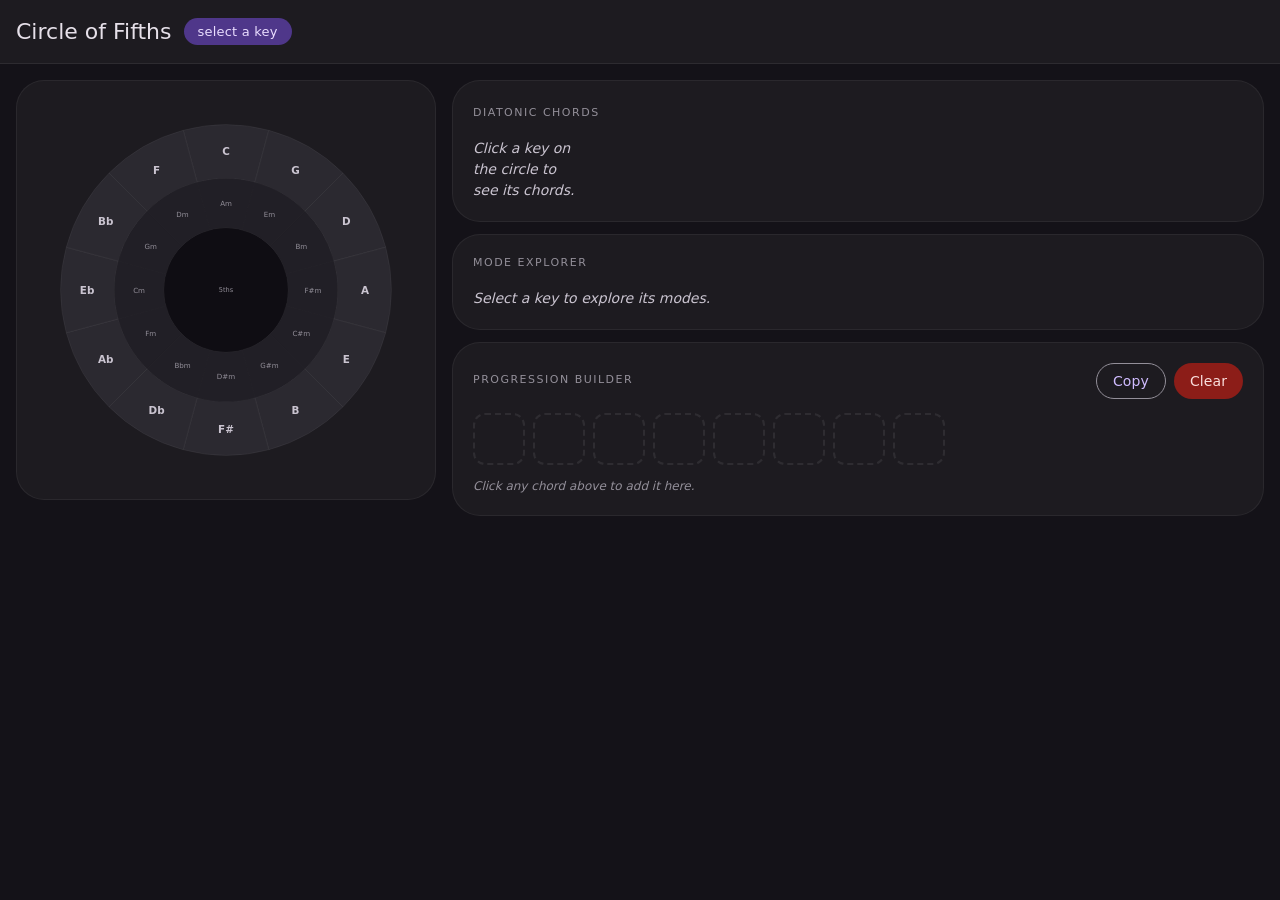
==== commit 3132921b: "Redesign with Material Design 3 + add Vercel hosting config - css/style.css: Complete MD3 dark theme" ====
--- a/standalone.html
+++ b/standalone.html
@@ -6,434 +6,368 @@
   <title>Circle of Fifths — Guitar Tool</title>
   <style>
 /* ============================================================
-   Circle of Fifths — Guitar Tool
-   Dark music-studio aesthetic
+   Material Design 3 · Dark Theme · Purple seed
+   Standalone — no external dependencies
    ============================================================ */
 
-/* --- Design Tokens ----------------------------------------- */
 :root {
-  --bg-base:      #09090f;
-  --bg-surface:   #101018;
-  --bg-elevated:  #181826;
-  --bg-hover:     #1f1f30;
-
-  --text-primary:   #f0f0f8;
-  --text-secondary: #8888aa;
-  --text-muted:     #4a4a66;
-
-  --color-maj:  #f59e0b;
-  --color-min:  #6b7280;
-  --color-dim:  #ef4444;
-
-  --circle-selected:  #7c3aed;
-  --circle-fifth:     #0891b2;
-  --circle-fourth:    #0e7490;
-  --circle-rel-minor: #6d28d9;
-  --circle-default:   #1a1a28;
-  --circle-minor-default: #111120;
-
-  --accent:       #7c3aed;
-  --accent-hover: #6d28d9;
-  --danger:       #dc2626;
-
-  --radius-sm:  6px;
-  --radius-md:  12px;
-  --radius-lg:  18px;
-
-  --shadow-panel: 0 4px 24px rgba(0,0,0,0.5);
-  --glow-violet:  0 0 24px rgba(124,58,237,0.35);
-
-  --font-ui: 'Inter', 'Segoe UI', system-ui, sans-serif;
+  --md-primary:                #D0BCFF;
+  --md-on-primary:             #381E72;
+  --md-primary-container:      #4F378A;
+  --md-on-primary-container:   #EADDFF;
+  --md-secondary:              #CCC2DC;
+  --md-on-secondary:           #332D41;
+  --md-secondary-container:    #4A4458;
+  --md-on-secondary-container: #E8DEF8;
+  --md-tertiary:               #EFB8C8;
+  --md-on-tertiary:            #492532;
+  --md-tertiary-container:     #633B48;
+  --md-on-tertiary-container:  #FFD8E4;
+  --md-error:                  #F2B8B5;
+  --md-on-error:               #601410;
+  --md-error-container:        #8C1D18;
+  --md-on-error-container:     #F9DEDC;
+  --md-background:             #141218;
+  --md-on-background:          #E6E0E9;
+  --md-surface:                #141218;
+  --md-on-surface:             #E6E0E9;
+  --md-surface-variant:        #49454F;
+  --md-on-surface-variant:     #CAC4D0;
+  --md-outline:                #938F99;
+  --md-outline-variant:        #49454F;
+  --md-surf-0: #0F0D13;
+  --md-surf-1: #1D1B20;
+  --md-surf-2: #211F26;
+  --md-surf-3: #2B2930;
+  --md-surf-4: #302E37;
+  --md-surf-5: #36343B;
+  --color-maj: #FFB84D;
+  --color-min: #CAC4D0;
+  --color-dim: #F2B8B5;
+  --circle-selected-fill:  #4F378A;
+  --circle-fifth-fill:     #1A3B39;
+  --circle-fourth-fill:    #1B2F46;
+  --circle-minor-sel-fill: #4A4458;
+  --shape-xs:   4px;
+  --shape-sm:   8px;
+  --shape-md:   12px;
+  --shape-lg:   16px;
+  --shape-xl:   28px;
+  --shape-full: 9999px;
+  --font: system-ui, -apple-system, 'Segoe UI', sans-serif;
 }
 
 *, *::before, *::after { box-sizing: border-box; margin: 0; padding: 0; }
-html { font-size: 16px; }
+html { font-size: 16px; scroll-behavior: smooth; }
 body {
-  background: var(--bg-base);
-  color: var(--text-primary);
-  font-family: var(--font-ui);
+  background: var(--md-background);
+  color: var(--md-on-background);
+  font-family: var(--font);
   min-height: 100vh;
   line-height: 1.5;
+  -webkit-font-smoothing: antialiased;
 }
 
 .site-header {
-  background: var(--bg-surface);
-  border-bottom: 1px solid #1e1e30;
-  padding: 14px 24px;
+  background: var(--md-surf-1);
+  height: 64px;
+  display: flex;
+  align-items: center;
+  padding: 0 16px;
   position: sticky;
   top: 0;
-  z-index: 10;
+  z-index: 20;
+  border-bottom: 1px solid rgba(255,255,255,0.07);
 }
 .header-inner {
-  max-width: 1300px;
+  max-width: 1400px;
+  width: 100%;
   margin: 0 auto;
   display: flex;
   align-items: center;
-  gap: 16px;
-}
-.site-header h1 {
-  font-size: 1.2rem;
-  font-weight: 700;
-  letter-spacing: -0.01em;
-  color: var(--text-primary);
-}
+  gap: 12px;
+}
+.site-header h1 { font-size: 22px; font-weight: 400; color: var(--md-on-surface); }
 .header-key {
-  font-size: 0.9rem;
-  color: var(--color-maj);
-  font-weight: 600;
-  letter-spacing: 0.03em;
+  font-size: 13px;
+  font-weight: 500;
+  background: var(--md-primary-container);
+  color: var(--md-on-primary-container);
+  padding: 4px 14px;
+  border-radius: var(--shape-full);
+  letter-spacing: 0.2px;
 }
 
 .layout {
   display: grid;
   grid-template-columns: 420px 1fr;
-  gap: 20px;
-  padding: 24px;
-  max-width: 1300px;
+  gap: 16px;
+  padding: 16px;
+  max-width: 1400px;
   margin: 0 auto;
   align-items: start;
 }
-
-@media (max-width: 900px) {
-  .layout { grid-template-columns: 1fr; }
-  .panel--circle { display: flex; justify-content: center; }
+@media (max-width: 1120px) {
+  .layout { grid-template-columns: 1fr; max-width: 660px; }
 }
 
 .panel {
-  background: var(--bg-surface);
-  border: 1px solid #1e1e30;
-  border-radius: var(--radius-lg);
+  background: var(--md-surf-1);
+  border-radius: var(--shape-xl);
   padding: 20px;
-  box-shadow: var(--shadow-panel);
-}
-
-.panel-stack {
-  display: flex;
-  flex-direction: column;
-  gap: 16px;
-}
-
+  border: 1px solid rgba(255,255,255,0.06);
+}
+.panel-stack { display: flex; flex-direction: column; gap: 12px; }
 .panel-title {
-  font-size: 0.72rem;
-  font-weight: 600;
-  letter-spacing: 0.1em;
+  font-size: 11px;
+  font-weight: 500;
+  letter-spacing: 1.5px;
   text-transform: uppercase;
-  color: var(--text-muted);
-  margin-bottom: 14px;
+  color: var(--md-outline);
+  margin-bottom: 16px;
 }
 .panel-title span {
-  color: var(--color-maj);
+  color: var(--md-primary);
   text-transform: none;
-  letter-spacing: 0;
-  font-size: 0.85rem;
-}
-
-.placeholder {
-  color: var(--text-muted);
-  font-size: 0.85rem;
-  font-style: italic;
-}
+  letter-spacing: 0.2px;
+  font-size: 14px;
+  font-weight: 500;
+}
+.placeholder { color: var(--md-on-surface-variant); font-size: 14px; font-style: italic; }
 
 .panel--circle {
   display: flex;
   justify-content: center;
   align-items: center;
-  padding: 16px;
-}
+  padding: 20px;
+}
+#circle-svg { max-width: 100%; height: auto; display: block; }
 
 .arc-major {
-  fill: var(--circle-default);
-  stroke: #242438;
-  stroke-width: 1.5;
-  cursor: pointer;
-  transition: fill 0.15s ease, filter 0.15s ease;
-}
-.arc-major:hover { fill: var(--bg-hover); }
-.arc-major.selected {
-  fill: var(--circle-selected);
-  filter: drop-shadow(0 0 10px rgba(124,58,237,0.7));
-}
-.arc-major.neighbor-fifth  { fill: #0c3d4d; }
-.arc-major.neighbor-fourth { fill: #0a3040; }
-
-.arc-minor {
-  fill: var(--circle-minor-default);
-  stroke: #1a1a2a;
+  fill: var(--md-surf-3);
+  stroke: rgba(255,255,255,0.05);
   stroke-width: 1;
   cursor: pointer;
-  transition: fill 0.15s ease;
-}
-.arc-minor:hover { fill: #181828; }
-.arc-minor.selected { fill: var(--circle-rel-minor); }
-.arc-minor.neighbor-fifth  { fill: #0a2a35; }
-.arc-minor.neighbor-fourth { fill: #08222c; }
-
+  transition: fill 0.18s ease;
+}
+.arc-major:hover { fill: var(--md-surf-4); }
+.arc-major.selected {
+  fill: var(--circle-selected-fill);
+  filter: drop-shadow(0 0 10px rgba(208,188,255,0.45));
+}
+.arc-major.neighbor-fifth  { fill: var(--circle-fifth-fill); }
+.arc-major.neighbor-fourth { fill: var(--circle-fourth-fill); }
+.arc-minor {
+  fill: var(--md-surf-2);
+  stroke: rgba(255,255,255,0.03);
+  stroke-width: 0.5;
+  cursor: pointer;
+  transition: fill 0.18s ease;
+}
+.arc-minor:hover { fill: var(--md-surf-3); }
+.arc-minor.selected { fill: var(--circle-minor-sel-fill); }
+.arc-minor.neighbor-fifth  { fill: #12292A; }
+.arc-minor.neighbor-fourth { fill: #122036; }
 .arc-label-major {
-  fill: var(--text-primary);
-  font-size: 12px;
-  font-weight: 700;
-  font-family: var(--font-ui);
+  fill: var(--md-on-surface-variant);
+  font-size: 11px;
+  font-weight: 600;
+  font-family: var(--font);
   text-anchor: middle;
   dominant-baseline: central;
   pointer-events: none;
   user-select: none;
+  transition: fill 0.18s;
 }
 .arc-label-minor {
-  fill: var(--text-secondary);
-  font-size: 8px;
+  fill: var(--md-outline);
+  font-size: 7.5px;
   font-weight: 500;
-  font-family: var(--font-ui);
+  font-family: var(--font);
   text-anchor: middle;
   dominant-baseline: central;
   pointer-events: none;
   user-select: none;
 }
-.arc-label-major.selected { fill: #ffffff; }
-.arc-label-minor.selected { fill: #e0d4ff; }
-
-.circle-center {
-  fill: #0d0d18;
-  stroke: #242438;
-  stroke-width: 1.5;
-}
+.arc-label-major.selected { fill: var(--md-on-primary-container); font-weight: 700; }
+.arc-label-minor.selected { fill: var(--md-on-secondary-container); }
+.circle-center { fill: var(--md-surf-0); stroke: rgba(255,255,255,0.06); stroke-width: 1; }
 .circle-center-text {
-  fill: var(--text-muted);
-  font-size: 8px;
-  font-family: var(--font-ui);
+  fill: var(--md-outline);
+  font-size: 7px;
+  font-family: var(--font);
   text-anchor: middle;
   dominant-baseline: central;
   pointer-events: none;
   user-select: none;
 }
 
-.chord-grid {
-  display: grid;
-  grid-template-columns: repeat(7, 1fr);
-  gap: 6px;
-}
-@media (max-width: 700px) {
-  .chord-grid { grid-template-columns: repeat(4, 1fr); }
-}
+.chord-grid { display: grid; grid-template-columns: repeat(7,1fr); gap: 8px; }
+@media (max-width: 660px) { .chord-grid { grid-template-columns: repeat(4,1fr); } }
+@media (max-width: 360px) { .chord-grid { grid-template-columns: repeat(3,1fr); } }
 
 .chord-card {
-  background: var(--bg-elevated);
-  border: 2px solid transparent;
-  border-radius: var(--radius-md);
-  padding: 10px 6px;
+  background: var(--md-surf-2);
+  border: 1.5px solid var(--md-outline-variant);
+  border-radius: var(--shape-md);
+  padding: 10px 6px 8px;
   cursor: pointer;
   text-align: center;
-  transition: border-color 0.15s, transform 0.1s, box-shadow 0.15s;
+  transition: background 0.15s, border-color 0.15s, transform 0.12s;
   position: relative;
 }
-.chord-card:hover {
-  border-color: var(--accent);
-  transform: translateY(-2px);
-  box-shadow: 0 4px 16px rgba(124,58,237,0.2);
-}
-.chord-card.active { border-color: var(--color-maj); background: #1e1a0a; }
-
-.chord-roman {
-  display: block;
-  font-size: 0.62rem;
-  font-weight: 700;
-  letter-spacing: 0.05em;
-  margin-bottom: 4px;
-}
+.chord-card:hover { background: var(--md-surf-3); border-color: var(--md-primary); transform: translateY(-2px); }
+.chord-card.active { background: rgba(79,55,138,0.5); border-color: var(--md-primary); }
+.chord-roman { display: block; font-size: 10px; font-weight: 600; letter-spacing: 0.4px; margin-bottom: 4px; }
 .chord-card--maj .chord-roman { color: var(--color-maj); }
-.chord-card--min .chord-roman { color: var(--color-min); }
-.chord-card--dim .chord-roman { color: var(--color-dim); }
-
-.chord-name {
-  display: block;
-  font-size: 1rem;
-  font-weight: 700;
-  line-height: 1.1;
-  margin-bottom: 3px;
-}
-
-.chord-mode-name {
-  display: block;
-  font-size: 0.6rem;
-  color: var(--text-muted);
-  line-height: 1.2;
-}
-
+.chord-card--min .chord-roman { color: var(--md-secondary); }
+.chord-card--dim .chord-roman { color: var(--md-error); }
+.chord-name { display: block; font-size: 15px; font-weight: 700; color: var(--md-on-surface); line-height: 1.1; margin-bottom: 3px; }
+.chord-mode-name { display: block; font-size: 9px; color: var(--md-outline); line-height: 1.2; margin-bottom: 5px; }
 .btn-diagram {
   display: block;
   width: 100%;
-  margin-top: 6px;
-  padding: 3px 0;
-  background: #242438;
-  border: 1px solid #333355;
-  border-radius: var(--radius-sm);
-  color: var(--text-secondary);
-  font-size: 0.58rem;
-  letter-spacing: 0.05em;
+  padding: 4px 0;
+  background: transparent;
+  border: 1px solid var(--md-outline-variant);
+  border-radius: var(--shape-sm);
+  color: var(--md-on-surface-variant);
+  font-size: 9px;
+  font-family: var(--font);
+  font-weight: 500;
+  letter-spacing: 0.4px;
   cursor: pointer;
-  transition: background 0.1s, color 0.1s;
-}
-.btn-diagram:hover {
-  background: var(--accent);
-  color: #fff;
-  border-color: var(--accent);
-}
-
-.mode-list {
-  display: flex;
-  flex-direction: column;
-  gap: 8px;
-}
-
+  transition: background 0.15s, color 0.15s, border-color 0.15s;
+}
+.btn-diagram:hover { background: var(--md-primary-container); color: var(--md-on-primary-container); border-color: var(--md-primary); }
+
+.mode-list { display: flex; flex-direction: column; gap: 6px; }
 .mode-row {
   display: flex;
-  gap: 12px;
+  gap: 14px;
   align-items: flex-start;
-  padding: 10px 12px;
-  background: var(--bg-elevated);
-  border-radius: var(--radius-md);
-  border-left: 3px solid var(--mode-color, #333);
-}
-
-.mode-meta { flex-shrink: 0; min-width: 72px; }
-.mode-chord-name { font-weight: 700; font-size: 0.95rem; display: block; line-height: 1.2; }
-.mode-roman { font-size: 0.65rem; color: var(--text-muted); display: block; }
-.mode-info { flex: 1; }
-.mode-name { font-size: 0.78rem; font-weight: 600; color: var(--text-secondary); display: block; margin-bottom: 2px; }
-.mode-desc { font-size: 0.72rem; color: var(--text-muted); line-height: 1.4; }
-
-.progression-header {
-  display: flex;
-  justify-content: space-between;
-  align-items: center;
-  margin-bottom: 14px;
-}
+  padding: 12px 14px;
+  background: var(--md-surf-2);
+  border-radius: var(--shape-lg);
+  border-left: 3px solid var(--mode-color, var(--md-outline-variant));
+  transition: background 0.15s;
+}
+.mode-row:hover { background: var(--md-surf-3); }
+.mode-meta { flex-shrink: 0; min-width: 60px; }
+.mode-chord-name { font-weight: 700; font-size: 15px; color: var(--md-on-surface); display: block; line-height: 1.2; }
+.mode-roman { font-size: 10px; color: var(--md-outline); font-weight: 500; display: block; }
+.mode-info { flex: 1; min-width: 0; }
+.mode-name { font-size: 12px; font-weight: 600; color: var(--md-on-surface-variant); display: block; margin-bottom: 2px; }
+.mode-desc { font-size: 12px; color: var(--md-outline); line-height: 1.55; }
+
+.progression-header { display: flex; justify-content: space-between; align-items: center; margin-bottom: 14px; gap: 8px; }
 .progression-header .panel-title { margin-bottom: 0; }
 .progression-actions { display: flex; gap: 8px; }
-
 .btn {
-  padding: 5px 12px;
-  border-radius: var(--radius-sm);
-  font-size: 0.75rem;
-  font-weight: 600;
+  height: 36px;
+  padding: 0 16px;
+  border-radius: var(--shape-full);
+  font-size: 14px;
+  font-weight: 500;
+  font-family: var(--font);
   cursor: pointer;
-  border: 1px solid transparent;
-  transition: background 0.1s, opacity 0.1s;
-}
-.btn--ghost { background: transparent; border-color: #333355; color: var(--text-secondary); }
-.btn--ghost:hover { border-color: var(--accent); color: var(--text-primary); }
-.btn--danger { background: transparent; border-color: #4a1a1a; color: var(--danger); }
-.btn--danger:hover { background: var(--danger); color: #fff; }
-
-.progression-slots {
-  display: flex;
-  gap: 8px;
-  flex-wrap: wrap;
-  min-height: 62px;
-  align-items: flex-start;
-}
-
+  border: none;
+  letter-spacing: 0.1px;
+  white-space: nowrap;
+  transition: background 0.15s;
+  display: inline-flex;
+  align-items: center;
+}
+.btn--ghost { background: transparent; border: 1px solid var(--md-outline); color: var(--md-primary); }
+.btn--ghost:hover { background: rgba(208,188,255,0.08); border-color: var(--md-primary); }
+.btn--danger { background: var(--md-error-container); color: var(--md-on-error-container); }
+.btn--danger:hover { background: #A32727; color: #fff; }
+
+.progression-slots { display: flex; gap: 8px; flex-wrap: wrap; min-height: 52px; align-items: center; }
 .prog-slot {
-  width: 68px;
-  min-height: 58px;
-  border-radius: var(--radius-md);
+  min-width: 52px;
+  height: 52px;
+  border-radius: var(--shape-md);
   display: flex;
   flex-direction: column;
   align-items: center;
   justify-content: center;
-  gap: 3px;
+  gap: 2px;
   position: relative;
-  font-size: 0.8rem;
-}
-.prog-slot--empty { border: 2px dashed #2a2a3f; background: transparent; }
-.prog-slot--filled { background: var(--bg-elevated); border: 2px solid #333355; cursor: pointer; }
-.prog-slot--filled:hover { border-color: var(--danger); }
+}
+.prog-slot--empty { width: 52px; border: 2px dashed rgba(255,255,255,0.08); }
+.prog-slot--filled {
+  padding: 0 12px;
+  background: var(--md-surf-3);
+  border: 1.5px solid var(--md-outline-variant);
+  cursor: pointer;
+  transition: border-color 0.15s;
+}
+.prog-slot--filled:hover { border-color: var(--md-error); }
 .prog-slot--filled:hover .prog-remove { opacity: 1; }
-.prog-slot--maj { border-color: #3a2a00 !important; }
-.prog-slot--maj:hover { border-color: var(--danger) !important; }
-.prog-slot--min { border-color: #2a2a3a !important; }
-.prog-slot--min:hover { border-color: var(--danger) !important; }
-.prog-slot--dim { border-color: #2a1010 !important; }
-.prog-slot--dim:hover { border-color: var(--danger) !important; }
-
-.prog-roman { font-size: 0.6rem; color: var(--text-muted); font-weight: 600; }
-.prog-name { font-weight: 700; font-size: 0.9rem; }
+.prog-slot--maj.prog-slot--filled { border-color: rgba(255,184,77,0.35); background: rgba(255,184,77,0.07); }
+.prog-slot--dim.prog-slot--filled { border-color: rgba(242,184,181,0.35); background: rgba(242,184,181,0.06); }
+.prog-roman { font-size: 10px; color: var(--md-outline); font-weight: 500; line-height: 1; }
+.prog-name  { font-weight: 700; font-size: 14px; line-height: 1.1; }
 .prog-slot--maj .prog-name { color: var(--color-maj); }
-.prog-slot--min .prog-name { color: var(--text-secondary); }
-.prog-slot--dim .prog-name { color: var(--color-dim); }
-
+.prog-slot--min .prog-name { color: var(--md-on-surface-variant); }
+.prog-slot--dim .prog-name { color: var(--md-error); }
 .prog-remove {
-  position: absolute;
-  top: -7px; right: -7px;
-  width: 18px; height: 18px;
+  position: absolute; top: -8px; right: -8px;
+  width: 20px; height: 20px;
   border-radius: 50%;
-  background: var(--danger);
-  color: #fff;
-  border: none;
-  cursor: pointer;
-  font-size: 11px;
-  line-height: 1;
-  display: flex;
-  align-items: center;
-  justify-content: center;
-  opacity: 0;
-  transition: opacity 0.15s;
-}
-
-.progression-hint { font-size: 0.72rem; color: var(--text-muted); font-style: italic; margin-top: 10px; }
+  background: var(--md-error-container);
+  color: var(--md-on-error-container);
+  border: none; cursor: pointer;
+  font-size: 13px;
+  display: flex; align-items: center; justify-content: center;
+  opacity: 0; transition: opacity 0.15s;
+}
+.progression-hint { font-size: 12px; color: var(--md-outline); font-style: italic; margin-top: 12px; }
 
 .modal-overlay {
-  position: fixed;
-  inset: 0;
-  background: rgba(0,0,0,0.75);
-  display: flex;
-  align-items: center;
-  justify-content: center;
-  backdrop-filter: blur(4px);
+  position: fixed; inset: 0;
+  background: rgba(0,0,0,0.6);
+  display: flex; align-items: center; justify-content: center;
+  backdrop-filter: blur(8px);
   z-index: 100;
 }
 .modal-overlay[hidden] { display: none; }
-
 .modal {
-  background: var(--bg-surface);
-  border: 1px solid #2a2a40;
-  border-radius: var(--radius-lg);
-  padding: 28px 32px;
-  min-width: 220px;
+  background: var(--md-surf-3);
+  border-radius: var(--shape-xl);
+  padding: 24px 28px 28px;
+  min-width: 240px;
   text-align: center;
   position: relative;
-  box-shadow: var(--glow-violet), var(--shadow-panel);
-  animation: modal-in 0.18s ease;
-}
-@keyframes modal-in {
-  from { opacity: 0; transform: scale(0.92) translateY(8px); }
-  to   { opacity: 1; transform: scale(1) translateY(0); }
-}
-
+  border: 1px solid rgba(255,255,255,0.07);
+  box-shadow: 0 8px 48px rgba(0,0,0,0.55);
+  animation: modal-in 0.22s cubic-bezier(0.2,0,0,1);
+}
+@keyframes modal-in { from { opacity:0; transform:scale(0.88); } to { opacity:1; transform:scale(1); } }
 .modal-close {
-  position: absolute;
-  top: 12px; right: 14px;
-  background: transparent;
-  border: none;
-  color: var(--text-muted);
-  font-size: 1.4rem;
-  cursor: pointer;
-  line-height: 1;
-  transition: color 0.1s;
-}
-.modal-close:hover { color: var(--text-primary); }
-.modal-title { font-size: 1.6rem; font-weight: 800; margin-bottom: 4px; }
-.modal-subtitle { font-size: 0.75rem; color: var(--text-muted); margin-bottom: 20px; }
-.diagram-container { display: flex; justify-content: center; margin: 0 auto 10px; }
-.diagram-lefty-note { font-size: 0.65rem; color: var(--text-muted); font-style: italic; margin-top: 8px; }
-
-.fret-line        { stroke: #2a2a44; stroke-width: 1; }
-.fret-line--nut   { stroke: #888; stroke-width: 3; }
-.string-line      { stroke: #3a3a55; stroke-width: 1; }
-.fret-dot         { fill: var(--accent); }
-.dot-open         { fill: none; stroke: #888; stroke-width: 1.5; }
-.dot-mute-line    { stroke: #666; stroke-width: 1.5; stroke-linecap: round; }
-.barre-bar        { stroke: var(--accent); stroke-width: 10; stroke-linecap: round; opacity: 0.75; }
-.fret-number      { fill: var(--text-muted); font-size: 9px; font-family: var(--font-ui); }
+  position: absolute; top: 10px; right: 12px;
+  background: transparent; border: none;
+  color: var(--md-on-surface-variant);
+  font-size: 22px; cursor: pointer;
+  width: 40px; height: 40px;
+  display: flex; align-items: center; justify-content: center;
+  border-radius: 50%;
+  transition: background 0.15s, color 0.15s;
+}
+.modal-close:hover { background: rgba(255,255,255,0.08); color: var(--md-on-surface); }
+.modal-title { font-size: 36px; font-weight: 700; color: var(--md-primary); margin-bottom: 4px; letter-spacing: -0.5px; }
+.modal-subtitle { font-size: 11px; font-weight: 500; color: var(--md-outline); text-transform: uppercase; letter-spacing: 1.2px; margin-bottom: 20px; }
+.diagram-container { display: flex; justify-content: center; margin: 0 auto 2px; }
+.diagram-lefty-note { font-size: 11px; color: var(--md-outline); font-style: italic; margin-top: 10px; }
+.fret-line        { stroke: rgba(255,255,255,0.12); stroke-width: 1; }
+.fret-line--nut   { stroke: var(--md-on-surface-variant); stroke-width: 3; }
+.string-line      { stroke: rgba(255,255,255,0.14); stroke-width: 1; }
+.fret-dot         { fill: var(--md-primary); }
+.dot-open         { fill: none; stroke: var(--md-on-surface-variant); stroke-width: 1.5; }
+.dot-mute-line    { stroke: var(--md-outline); stroke-width: 1.5; stroke-linecap: round; }
+.barre-bar        { stroke: var(--md-primary); stroke-width: 10; stroke-linecap: round; opacity: 0.8; }
+.fret-number      { fill: var(--md-outline); font-size: 9px; font-family: var(--font); }
   </style>
 </head>
 <body>
@@ -441,7 +375,7 @@
   <header class="site-header">
     <div class="header-inner">
       <h1>Circle of Fifths</h1>
-      <span class="header-key" id="header-key">— select a key —</span>
+      <span class="header-key" id="header-key">select a key</span>
     </div>
   </header>
 
@@ -449,7 +383,6 @@
     <section class="panel panel--circle">
       <svg id="circle-svg" viewBox="-200 -200 400 400" width="400" height="400" aria-label="Circle of Fifths"></svg>
     </section>
-
     <div class="panel-stack">
       <section class="panel panel--chords">
         <h2 class="panel-title">Diatonic Chords <span id="key-label"></span></h2>
@@ -457,14 +390,12 @@
           <p class="placeholder">Click a key on the circle to see its chords.</p>
         </div>
       </section>
-
       <section class="panel panel--modes">
         <h2 class="panel-title">Mode Explorer</h2>
         <div class="mode-list" id="mode-list">
           <p class="placeholder">Select a key to explore its modes.</p>
         </div>
       </section>
-
       <section class="panel panel--progression">
         <div class="progression-header">
           <h2 class="panel-title">Progression Builder</h2>
@@ -481,173 +412,124 @@
 
   <div class="modal-overlay" id="modal-overlay" hidden>
     <div class="modal" id="modal-chord" role="dialog" aria-modal="true">
-      <button class="modal-close" id="modal-close" aria-label="Close">×</button>
+      <button class="modal-close" id="modal-close" aria-label="Close">&#x2715;</button>
       <h3 class="modal-title" id="modal-title"></h3>
       <p class="modal-subtitle" id="modal-subtitle"></p>
       <div class="diagram-container">
         <svg id="diagram-svg" viewBox="0 0 130 170" width="130" height="170"></svg>
       </div>
-      <p class="diagram-lefty-note">Left-handed diagram (low E on right)</p>
+      <p class="diagram-lefty-note">Left-handed &middot; low E on right</p>
     </div>
   </div>
 
-  <script>
-    var AppState = { currentKey: null, currentKeyIndex: null, currentChords: [] };
-  </script>
+  <script>var AppState={currentKey:null,currentKeyIndex:null,currentChords:[]};</script>
 
   <script>
 /* theory.js */
-var CIRCLE = ['C','G','D','A','E','B','F#','Db','Ab','Eb','Bb','F'];
-var REL_MINORS = ['Am','Em','Bm','F#m','C#m','G#m','D#m','Bbm','Fm','Cm','Gm','Dm'];
-var CHROMATIC      = ['C','C#','D','D#','E','F','F#','G','G#','A','A#','B'];
-var FLAT_CHROMATIC = ['C','Db','D','Eb','E','F','Gb','G','Ab','A','Bb','B'];
-var FLAT_KEYS = ['F','Bb','Eb','Ab','Db','Gb'];
-var MAJOR_INTERVALS = [0, 2, 4, 5, 7, 9, 11];
-var QUALITIES = ['maj','min','min','maj','maj','min','dim'];
-var ROMANS = ['I','ii','iii','IV','V','vi','vii°'];
-var MODE_NAMES = ['Ionian','Dorian','Phrygian','Lydian','Mixolydian','Aeolian','Locrian'];
-var MODE_COLORS = ['#f59e0b','#3b82f6','#ef4444','#a78bfa','#f97316','#6b7280','#1f2937'];
-var MODE_FEEL = {
-  'Ionian':     'Bright, happy, resolved. The home base of Western music. Every major key song lives here.',
-  'Dorian':     'Minor with a raised 6th. Soulful, funky, sophisticated. Santana, Miles Davis. Use over ii chord.',
-  'Phrygian':   'Minor with a \u266d2nd. Dark, exotic, Spanish/metal. Heavy and mysterious. Djent and flamenco territory.',
-  'Lydian':     'Major with a \u266f4th. Dreamy, floating, ethereal. Joe Satriani lives here. Perfect for ambient passages.',
-  'Mixolydian': "Major with a \u266d7th. Bluesy rock, dominant energy. Classic rock's home. Stairway to Heaven verse.",
-  'Aeolian':    'Natural minor. Sad, emotional, introspective. Most expressive for dark moods. Most rock ballads.',
-  'Locrian':    'Diminished root. Unstable, dissonant, barely resolved. Use sparingly for maximum tension and drama.'
+var CIRCLE=['C','G','D','A','E','B','F#','Db','Ab','Eb','Bb','F'];
+var REL_MINORS=['Am','Em','Bm','F#m','C#m','G#m','D#m','Bbm','Fm','Cm','Gm','Dm'];
+var CHROMATIC=['C','C#','D','D#','E','F','F#','G','G#','A','A#','B'];
+var FLAT_CHROMATIC=['C','Db','D','Eb','E','F','Gb','G','Ab','A','Bb','B'];
+var FLAT_KEYS=['F','Bb','Eb','Ab','Db','Gb'];
+var MAJOR_INTERVALS=[0,2,4,5,7,9,11];
+var QUALITIES=['maj','min','min','maj','maj','min','dim'];
+var ROMANS=['I','ii','iii','IV','V','vi','vii\u00b0'];
+var MODE_NAMES=['Ionian','Dorian','Phrygian','Lydian','Mixolydian','Aeolian','Locrian'];
+var MODE_COLORS=['#f59e0b','#3b82f6','#ef4444','#a78bfa','#f97316','#6b7280','#1f2937'];
+var MODE_FEEL={
+  'Ionian':'Bright, happy, resolved. The home base of Western music. Every major key song lives here.',
+  'Dorian':'Minor with a raised 6th. Soulful, funky, sophisticated. Santana, Miles Davis. Use over ii chord.',
+  'Phrygian':'Minor with a \u266d2nd. Dark, exotic, Spanish/metal. Heavy and mysterious. Djent and flamenco territory.',
+  'Lydian':'Major with a \u266f4th. Dreamy, floating, ethereal. Joe Satriani lives here. Perfect for ambient passages.',
+  'Mixolydian':"Major with a \u266d7th. Bluesy rock, dominant energy. Classic rock's home. Stairway to Heaven verse.",
+  'Aeolian':'Natural minor. Sad, emotional, introspective. Most expressive for dark moods. Most rock ballads.',
+  'Locrian':'Diminished root. Unstable, dissonant, barely resolved. Use sparingly for maximum tension and drama.'
 };
-function normalizeKey(key) {
-  var m = {'Db':'C#','Eb':'D#','Fb':'E','Gb':'F#','Ab':'G#','Bb':'A#','Cb':'B'};
-  return m[key] !== undefined ? m[key] : key;
-}
-function noteNameForKey(idx, keyRoot) {
-  return FLAT_KEYS.indexOf(keyRoot) !== -1 ? FLAT_CHROMATIC[idx] : CHROMATIC[idx];
-}
-function getDiatonicChords(key) {
-  var norm = normalizeKey(key);
-  var rootIdx = CHROMATIC.indexOf(norm);
-  if (rootIdx === -1) return [];
-  return MAJOR_INTERVALS.map(function(interval, degree) {
-    var noteIdx  = (rootIdx + interval) % 12;
-    var rootNote = noteNameForKey(noteIdx, key);
-    var quality  = QUALITIES[degree];
-    var chordName = quality === 'min' ? rootNote + 'm' : quality === 'dim' ? rootNote + '\u00b0' : rootNote;
-    var voicingKey = quality === 'dim' ? rootNote + 'dim' : chordName;
-    return { degree: degree+1, roman: ROMANS[degree], chordName: chordName, rootNote: rootNote,
-             quality: quality, modeIndex: degree, modeName: MODE_NAMES[degree],
-             modeDescription: MODE_FEEL[MODE_NAMES[degree]], modeColor: MODE_COLORS[degree], voicingKey: voicingKey };
-  });
-}
-function getNeighborIndices(i) { return { fifth: (i+1)%12, fourth: (i+11)%12 }; }
+function normalizeKey(k){var m={'Db':'C#','Eb':'D#','Fb':'E','Gb':'F#','Ab':'G#','Bb':'A#','Cb':'B'};return m[k]!==undefined?m[k]:k;}
+function noteNameForKey(i,k){return FLAT_KEYS.indexOf(k)!==-1?FLAT_CHROMATIC[i]:CHROMATIC[i];}
+function getDiatonicChords(key){
+  var n=normalizeKey(key),ri=CHROMATIC.indexOf(n);if(ri===-1)return[];
+  return MAJOR_INTERVALS.map(function(iv,d){
+    var ni=(ri+iv)%12,rn=noteNameForKey(ni,key),q=QUALITIES[d];
+    var cn=q==='min'?rn+'m':q==='dim'?rn+'\u00b0':rn;
+    var vk=q==='dim'?rn+'dim':cn;
+    return{degree:d+1,roman:ROMANS[d],chordName:cn,rootNote:rn,quality:q,modeIndex:d,
+           modeName:MODE_NAMES[d],modeDescription:MODE_FEEL[MODE_NAMES[d]],modeColor:MODE_COLORS[d],voicingKey:vk};
+  });
+}
+function getNeighborIndices(i){return{fifth:(i+1)%12,fourth:(i+11)%12};}
   </script>
 
   <script>
 /* voicings.js */
-var VOICINGS = {
-  'C':  { frets: [-1,3,2,0,1,0], baseFret: 1 },
-  'G':  { frets: [3,2,0,0,0,3],  baseFret: 1 },
-  'D':  { frets: [-1,-1,0,2,3,2],baseFret: 1 },
-  'A':  { frets: [-1,0,2,2,2,0], baseFret: 1 },
-  'E':  { frets: [0,2,2,1,0,0],  baseFret: 1 },
-  'F':  { frets: [1,3,3,2,1,1],  baseFret: 1 },
-  'B':  { frets: [-1,2,4,4,4,2], baseFret: 2 },
-  'F#': { frets: [2,4,4,3,2,2],  baseFret: 2 },
-  'Gb': { frets: [2,4,4,3,2,2],  baseFret: 2 },
-  'Db': { frets: [-1,4,6,6,6,4], baseFret: 4 },
-  'Ab': { frets: [4,6,6,5,4,4],  baseFret: 4 },
-  'Eb': { frets: [-1,6,8,8,8,6], baseFret: 6 },
-  'Bb': { frets: [-1,1,3,3,3,1], baseFret: 1 },
-  'Am': { frets: [-1,0,2,2,1,0], baseFret: 1 },
-  'Em': { frets: [0,2,2,0,0,0],  baseFret: 1 },
-  'Dm': { frets: [-1,-1,0,2,3,1],baseFret: 1 },
-  'Fm': { frets: [1,3,3,1,1,1],  baseFret: 1 },
-  'Bm': { frets: [-1,2,4,4,3,2], baseFret: 2 },
-  'F#m':{ frets: [2,4,4,2,2,2],  baseFret: 2 },
-  'Gbm':{ frets: [2,4,4,2,2,2],  baseFret: 2 },
-  'C#m':{ frets: [-1,4,6,6,5,4], baseFret: 4 },
-  'Dbm':{ frets: [-1,4,6,6,5,4], baseFret: 4 },
-  'G#m':{ frets: [4,6,6,4,4,4],  baseFret: 4 },
-  'Abm':{ frets: [4,6,6,4,4,4],  baseFret: 4 },
-  'D#m':{ frets: [-1,6,8,8,7,6], baseFret: 6 },
-  'Ebm':{ frets: [-1,6,8,8,7,6], baseFret: 6 },
-  'Bbm':{ frets: [-1,1,3,3,2,1], baseFret: 1 },
-  'Cm': { frets: [-1,3,5,5,4,3], baseFret: 3 },
-  'Gm': { frets: [3,5,5,3,3,3],  baseFret: 3 },
-  'Bdim':  { frets: [-1,2,3,4,3,-1], baseFret: 1 },
-  'F#dim': { frets: [2,3,4,2,-1,-1], baseFret: 2 },
-  'C#dim': { frets: [-1,4,5,3,5,-1], baseFret: 3 },
-  'G#dim': { frets: [-1,0,1,2,1,-1], baseFret: 1 },
-  'D#dim': { frets: [-1,1,2,3,2,-1], baseFret: 1 },
-  'A#dim': { frets: [-1,1,2,0,2,-1], baseFret: 1 },
-  'Edim':  { frets: [0,1,2,0,-1,-1], baseFret: 1 },
-  'Cdim':  { frets: [-1,3,4,5,4,-1], baseFret: 3 },
-  'Gdim':  { frets: [-1,-1,5,6,5,-1],baseFret: 5 },
-  'Ddim':  { frets: [-1,-1,0,1,0,-1],baseFret: 1 },
-  'Adim':  { frets: [-1,0,1,2,1,-1], baseFret: 1 },
-  'Fdim':  { frets: [1,2,3,1,-1,-1], baseFret: 1 },
-  'Gbdim': { frets: [2,3,4,2,-1,-1], baseFret: 2 },
-  'Dbdim': { frets: [-1,4,5,3,5,-1], baseFret: 3 },
-  'Abdim': { frets: [-1,0,1,2,1,-1], baseFret: 1 },
-  'Ebdim': { frets: [-1,1,2,3,2,-1], baseFret: 1 },
-  'Bbdim': { frets: [-1,1,2,0,2,-1], baseFret: 1 },
+var VOICINGS={
+  'C':{frets:[-1,3,2,0,1,0],baseFret:1},'G':{frets:[3,2,0,0,0,3],baseFret:1},
+  'D':{frets:[-1,-1,0,2,3,2],baseFret:1},'A':{frets:[-1,0,2,2,2,0],baseFret:1},
+  'E':{frets:[0,2,2,1,0,0],baseFret:1},'F':{frets:[1,3,3,2,1,1],baseFret:1},
+  'B':{frets:[-1,2,4,4,4,2],baseFret:2},'F#':{frets:[2,4,4,3,2,2],baseFret:2},
+  'Gb':{frets:[2,4,4,3,2,2],baseFret:2},'Db':{frets:[-1,4,6,6,6,4],baseFret:4},
+  'Ab':{frets:[4,6,6,5,4,4],baseFret:4},'Eb':{frets:[-1,6,8,8,8,6],baseFret:6},
+  'Bb':{frets:[-1,1,3,3,3,1],baseFret:1},'Am':{frets:[-1,0,2,2,1,0],baseFret:1},
+  'Em':{frets:[0,2,2,0,0,0],baseFret:1},'Dm':{frets:[-1,-1,0,2,3,1],baseFret:1},
+  'Fm':{frets:[1,3,3,1,1,1],baseFret:1},'Bm':{frets:[-1,2,4,4,3,2],baseFret:2},
+  'F#m':{frets:[2,4,4,2,2,2],baseFret:2},'Gbm':{frets:[2,4,4,2,2,2],baseFret:2},
+  'C#m':{frets:[-1,4,6,6,5,4],baseFret:4},'Dbm':{frets:[-1,4,6,6,5,4],baseFret:4},
+  'G#m':{frets:[4,6,6,4,4,4],baseFret:4},'Abm':{frets:[4,6,6,4,4,4],baseFret:4},
+  'D#m':{frets:[-1,6,8,8,7,6],baseFret:6},'Ebm':{frets:[-1,6,8,8,7,6],baseFret:6},
+  'Bbm':{frets:[-1,1,3,3,2,1],baseFret:1},'Cm':{frets:[-1,3,5,5,4,3],baseFret:3},
+  'Gm':{frets:[3,5,5,3,3,3],baseFret:3},
+  'Bdim':{frets:[-1,2,3,4,3,-1],baseFret:1},'F#dim':{frets:[2,3,4,2,-1,-1],baseFret:2},
+  'C#dim':{frets:[-1,4,5,3,5,-1],baseFret:3},'G#dim':{frets:[-1,0,1,2,1,-1],baseFret:1},
+  'D#dim':{frets:[-1,1,2,3,2,-1],baseFret:1},'A#dim':{frets:[-1,1,2,0,2,-1],baseFret:1},
+  'Edim':{frets:[0,1,2,0,-1,-1],baseFret:1},'Cdim':{frets:[-1,3,4,5,4,-1],baseFret:3},
+  'Gdim':{frets:[-1,-1,5,6,5,-1],baseFret:5},'Ddim':{frets:[-1,-1,0,1,0,-1],baseFret:1},
+  'Adim':{frets:[-1,0,1,2,1,-1],baseFret:1},'Fdim':{frets:[1,2,3,1,-1,-1],baseFret:1},
+  'Gbdim':{frets:[2,3,4,2,-1,-1],baseFret:2},'Dbdim':{frets:[-1,4,5,3,5,-1],baseFret:3},
+  'Abdim':{frets:[-1,0,1,2,1,-1],baseFret:1},'Ebdim':{frets:[-1,1,2,3,2,-1],baseFret:1},
+  'Bbdim':{frets:[-1,1,2,0,2,-1],baseFret:1}
 };
-function getVoicing(key) {
-  if (VOICINGS[key]) return VOICINGS[key];
-  var c = key.replace('\u00b0','dim');
-  if (VOICINGS[c]) return VOICINGS[c];
-  return { frets: [-1,-1,-1,-1,-1,-1], baseFret: 1 };
-}
-function mirrorForLefty(frets) { return frets.slice().reverse(); }
+function getVoicing(k){if(VOICINGS[k])return VOICINGS[k];var c=k.replace('\u00b0','dim');if(VOICINGS[c])return VOICINGS[c];return{frets:[-1,-1,-1,-1,-1,-1],baseFret:1};}
+function mirrorForLefty(f){return f.slice().reverse();}
   </script>
 
   <script>
 /* circle.js */
-var CIRCLE_OUTER_R=175, CIRCLE_MID_R=118, CIRCLE_INNER_R=66, CIRCLE_LABEL_MAJ=147, CIRCLE_LABEL_MIN=92;
-function deg2rad(d){return d*Math.PI/180;}
-function polarToXY(r,a){var rad=deg2rad(a);return{x:r*Math.cos(rad),y:r*Math.sin(rad)};}
-function createArcPath(innerR,outerR,s,e){
-  var p1=polarToXY(outerR,s),p2=polarToXY(outerR,e),p3=polarToXY(innerR,e),p4=polarToXY(innerR,s);
-  var d=['M',p1.x,p1.y,'A',outerR,outerR,0,0,1,p2.x,p2.y,'L',p3.x,p3.y,'A',innerR,innerR,0,0,0,p4.x,p4.y,'Z'].join(' ');
+var CR_OUT=175,CR_MID=118,CR_IN=66,CR_LM=147,CR_LN=92;
+function d2r(d){return d*Math.PI/180;}
+function p2xy(r,a){var rd=d2r(a);return{x:r*Math.cos(rd),y:r*Math.sin(rd)};}
+function arcPath(ir,or,s,e){
+  var a=p2xy(or,s),b=p2xy(or,e),c=p2xy(ir,e),dd=p2xy(ir,s);
   var path=document.createElementNS('http://www.w3.org/2000/svg','path');
-  path.setAttribute('d',d);return path;
-}
-function createArcLabel(r,a,text,cls){
-  var pos=polarToXY(r,a);
-  var el=document.createElementNS('http://www.w3.org/2000/svg','text');
-  el.setAttribute('x',pos.x);el.setAttribute('y',pos.y);el.setAttribute('class',cls);el.textContent=text;return el;
-}
-function initCircle(svgEl){
-  while(svgEl.firstChild)svgEl.removeChild(svgEl.firstChild);
+  path.setAttribute('d',['M',a.x,a.y,'A',or,or,0,0,1,b.x,b.y,'L',c.x,c.y,'A',ir,ir,0,0,0,dd.x,dd.y,'Z'].join(' '));
+  return path;
+}
+function arcLabel(r,a,t,cls){
+  var p=p2xy(r,a),el=document.createElementNS('http://www.w3.org/2000/svg','text');
+  el.setAttribute('x',p.x);el.setAttribute('y',p.y);el.setAttribute('class',cls);el.textContent=t;return el;
+}
+function initCircle(svg){
+  while(svg.firstChild)svg.removeChild(svg.firstChild);
   var hub=document.createElementNS('http://www.w3.org/2000/svg','circle');
-  hub.setAttribute('r',CIRCLE_INNER_R);hub.setAttribute('cx',0);hub.setAttribute('cy',0);hub.setAttribute('class','circle-center');
-  svgEl.appendChild(hub);
+  hub.setAttribute('r',CR_IN);hub.setAttribute('cx',0);hub.setAttribute('cy',0);hub.setAttribute('class','circle-center');svg.appendChild(hub);
   var ht=document.createElementNS('http://www.w3.org/2000/svg','text');
-  ht.setAttribute('x',0);ht.setAttribute('y',0);ht.setAttribute('class','circle-center-text');ht.textContent='5ths';svgEl.appendChild(ht);
+  ht.setAttribute('x',0);ht.setAttribute('y',0);ht.setAttribute('class','circle-center-text');ht.textContent='5ths';svg.appendChild(ht);
   for(var i=0;i<12;i++){
-    var mid=i*30-90,start=mid-15,end=mid+15;
-    var ma=createArcPath(CIRCLE_MID_R,CIRCLE_OUTER_R,start,end);
-    ma.setAttribute('class','arc-major');ma.dataset.index=i;ma.dataset.key=CIRCLE[i];ma.dataset.ringType='major';svgEl.appendChild(ma);
-    var ml=createArcLabel(CIRCLE_LABEL_MAJ,mid,CIRCLE[i],'arc-label-major');
-    ml.dataset.index=i;ml.dataset.ringType='major';svgEl.appendChild(ml);
-    var na=createArcPath(CIRCLE_INNER_R,CIRCLE_MID_R,start,end);
-    na.setAttribute('class','arc-minor');na.dataset.index=i;na.dataset.key=REL_MINORS[i];na.dataset.ringType='minor';svgEl.appendChild(na);
-    var nl=createArcLabel(CIRCLE_LABEL_MIN,mid,REL_MINORS[i],'arc-label-minor');
-    nl.dataset.index=i;nl.dataset.ringType='minor';svgEl.appendChild(nl);
+    var mid=i*30-90,s=mid-15,e=mid+15;
+    var ma=arcPath(CR_MID,CR_OUT,s,e);ma.setAttribute('class','arc-major');ma.dataset.index=i;ma.dataset.key=CIRCLE[i];ma.dataset.ringType='major';svg.appendChild(ma);
+    var ml=arcLabel(CR_LM,mid,CIRCLE[i],'arc-label-major');ml.dataset.index=i;ml.dataset.ringType='major';svg.appendChild(ml);
+    var na=arcPath(CR_IN,CR_MID,s,e);na.setAttribute('class','arc-minor');na.dataset.index=i;na.dataset.key=REL_MINORS[i];na.dataset.ringType='minor';svg.appendChild(na);
+    var nl=arcLabel(CR_LN,mid,REL_MINORS[i],'arc-label-minor');nl.dataset.index=i;nl.dataset.ringType='minor';svg.appendChild(nl);
   }
-  svgEl.addEventListener('click',function(e){
-    var t=e.target,idx=t.dataset&&t.dataset.index;
-    if(idx===undefined||idx===null||idx==='')return;
-    selectKey(svgEl,parseInt(idx,10));
-  });
-}
-function selectKey(svgEl,circleIndex){
-  var nb=getNeighborIndices(circleIndex);
-  svgEl.querySelectorAll('.arc-major,.arc-label-major').forEach(function(el){el.classList.remove('selected','neighbor-fifth','neighbor-fourth');});
-  svgEl.querySelectorAll('.arc-minor,.arc-label-minor').forEach(function(el){el.classList.remove('selected','neighbor-fifth','neighbor-fourth');});
-  svgEl.querySelectorAll('[data-index="'+circleIndex+'"]').forEach(function(el){el.classList.add('selected');});
-  svgEl.querySelectorAll('[data-index="'+nb.fifth+'"].arc-major,[data-index="'+nb.fifth+'"].arc-label-major').forEach(function(el){el.classList.add('neighbor-fifth');});
-  svgEl.querySelectorAll('[data-index="'+nb.fourth+'"].arc-major,[data-index="'+nb.fourth+'"].arc-label-major').forEach(function(el){el.classList.add('neighbor-fourth');});
-  svgEl.dispatchEvent(new CustomEvent('keySelected',{detail:{circleIndex:circleIndex,key:CIRCLE[circleIndex]},bubbles:true}));
+  svg.addEventListener('click',function(ev){var t=ev.target,ix=t.dataset&&t.dataset.index;if(ix===undefined||ix===null||ix==='')return;selectKey(svg,parseInt(ix,10));});
+}
+function selectKey(svg,ci){
+  var nb=getNeighborIndices(ci);
+  svg.querySelectorAll('.arc-major,.arc-label-major').forEach(function(el){el.classList.remove('selected','neighbor-fifth','neighbor-fourth');});
+  svg.querySelectorAll('.arc-minor,.arc-label-minor').forEach(function(el){el.classList.remove('selected','neighbor-fifth','neighbor-fourth');});
+  svg.querySelectorAll('[data-index="'+ci+'"]').forEach(function(el){el.classList.add('selected');});
+  svg.querySelectorAll('[data-index="'+nb.fifth+'"].arc-major,[data-index="'+nb.fifth+'"].arc-label-major').forEach(function(el){el.classList.add('neighbor-fifth');});
+  svg.querySelectorAll('[data-index="'+nb.fourth+'"].arc-major,[data-index="'+nb.fourth+'"].arc-label-major').forEach(function(el){el.classList.add('neighbor-fourth');});
+  svg.dispatchEvent(new CustomEvent('keySelected',{detail:{circleIndex:ci,key:CIRCLE[ci]},bubbles:true}));
 }
   </script>
 
@@ -657,27 +539,24 @@
   var grid=document.getElementById('chord-grid');
   document.getElementById('key-label').textContent='\u2014 '+keyName+' Major';
   grid.innerHTML='';
-  chords.forEach(function(chord,idx){
+  chords.forEach(function(ch,idx){
     var card=document.createElement('div');
-    card.className='chord-card chord-card--'+chord.quality;
+    card.className='chord-card chord-card--'+ch.quality;
     card.dataset.chordIndex=idx;
-    card.title=chord.modeName+': '+chord.modeDescription;
-    card.innerHTML='<span class="chord-roman">'+chord.roman+'</span>'+
-      '<span class="chord-name">'+chord.chordName+'</span>'+
-      '<span class="chord-mode-name">'+chord.modeName+'</span>'+
-      '<button class="btn-diagram" data-voicing-key="'+chord.voicingKey+'" data-chord-name="'+chord.chordName+'" data-mode-name="'+chord.modeName+'" data-quality="'+chord.quality+'">Diagram</button>';
+    card.title=ch.modeName+': '+ch.modeDescription;
+    card.innerHTML='<span class="chord-roman">'+ch.roman+'</span>'+
+      '<span class="chord-name">'+ch.chordName+'</span>'+
+      '<span class="chord-mode-name">'+ch.modeName+'</span>'+
+      '<button class="btn-diagram" data-voicing-key="'+ch.voicingKey+'" data-chord-name="'+ch.chordName+'" data-mode-name="'+ch.modeName+'" data-quality="'+ch.quality+'">Diagram</button>';
     grid.appendChild(card);
   });
 }
 function renderModeList(chords){
-  var list=document.getElementById('mode-list');
-  list.innerHTML='';
-  chords.forEach(function(chord){
-    var row=document.createElement('div');
-    row.className='mode-row';
-    row.style.setProperty('--mode-color',chord.modeColor);
-    row.innerHTML='<div class="mode-meta"><span class="mode-chord-name">'+chord.chordName+'</span><span class="mode-roman">'+chord.roman+'</span></div>'+
-      '<div class="mode-info"><span class="mode-name">'+chord.modeName+'</span><p class="mode-desc">'+chord.modeDescription+'</p></div>';
+  var list=document.getElementById('mode-list');list.innerHTML='';
+  chords.forEach(function(ch){
+    var row=document.createElement('div');row.className='mode-row';row.style.setProperty('--mode-color',ch.modeColor);
+    row.innerHTML='<div class="mode-meta"><span class="mode-chord-name">'+ch.chordName+'</span><span class="mode-roman">'+ch.roman+'</span></div>'+
+      '<div class="mode-info"><span class="mode-name">'+ch.modeName+'</span><p class="mode-desc">'+ch.modeDescription+'</p></div>';
     list.appendChild(row);
   });
 }
@@ -686,7 +565,7 @@
   <script>
 /* progression.js */
 var MAX_SLOTS=8,_progression=[];
-function addToProgression(chord){if(_progression.length>=MAX_SLOTS)return;_progression.push(chord);renderProgression();updateProgressionHint();}
+function addToProgression(ch){if(_progression.length>=MAX_SLOTS)return;_progression.push(ch);renderProgression();updateProgressionHint();}
 function removeFromProgression(i){_progression.splice(i,1);renderProgression();updateProgressionHint();}
 function clearProgression(){_progression=[];renderProgression();updateProgressionHint();}
 function getProgressionString(){return _progression.map(function(c){return c.chordName;}).join(' - ');}
@@ -696,8 +575,7 @@
     var slot=document.createElement('div');
     if(_progression[i]){
       var ch=_progression[i];
-      slot.className='prog-slot prog-slot--filled prog-slot--'+ch.quality;
-      slot.dataset.slotIndex=i;
+      slot.className='prog-slot prog-slot--filled prog-slot--'+ch.quality;slot.dataset.slotIndex=i;
       var rb=document.createElement('button');rb.className='prog-remove';rb.dataset.index=i;rb.title='Remove';rb.innerHTML='&times;';
       var re=document.createElement('span');re.className='prog-roman';re.textContent=ch.roman;
       var ne=document.createElement('span');ne.className='prog-name';ne.textContent=ch.chordName;
@@ -706,7 +584,7 @@
     c.appendChild(slot);
   }
   c.querySelectorAll('.prog-remove').forEach(function(btn){
-    btn.addEventListener('click',function(e){e.stopPropagation();removeFromProgression(parseInt(btn.dataset.index,10));});
+    btn.addEventListener('click',function(ev){ev.stopPropagation();removeFromProgression(parseInt(btn.dataset.index,10));});
   });
 }
 function updateProgressionHint(){var h=document.getElementById('progression-hint');if(h)h.style.display=_progression.length===0?'block':'none';}
@@ -720,19 +598,16 @@
 
   svg.addEventListener('keySelected',function(e){
     var key=e.detail.key;
-    AppState.currentKey=key;AppState.currentKeyIndex=e.detail.circleIndex;
-    AppState.currentChords=getDiatonicChords(key);
+    AppState.currentKey=key;AppState.currentKeyIndex=e.detail.circleIndex;AppState.currentChords=getDiatonicChords(key);
     document.getElementById('header-key').textContent=key+' Major';
-    renderChordGrid(AppState.currentChords,key);
-    renderModeList(AppState.currentChords);
+    renderChordGrid(AppState.currentChords,key);renderModeList(AppState.currentChords);
   });
 
   document.getElementById('chord-grid').addEventListener('click',function(e){
     if(e.target.matches('.btn-diagram')||e.target.closest('.btn-diagram'))return;
     var card=e.target.closest('.chord-card');if(!card)return;
     var chord=AppState.currentChords[parseInt(card.dataset.chordIndex,10)];if(!chord)return;
-    addToProgression(chord);
-    card.classList.add('active');setTimeout(function(){card.classList.remove('active');},300);
+    addToProgression(chord);card.classList.add('active');setTimeout(function(){card.classList.remove('active');},300);
   });
 
   document.getElementById('chord-grid').addEventListener('click',function(e){
@@ -741,13 +616,11 @@
   });
 
   document.getElementById('btn-clear').addEventListener('click',clearProgression);
-
   document.getElementById('btn-copy').addEventListener('click',function(){
     var str=getProgressionString();if(!str)return;
     if(navigator.clipboard){navigator.clipboard.writeText(str).then(function(){flashBtn(document.getElementById('btn-copy'),'Copied!');});}
     else{var ta=document.createElement('textarea');ta.value=str;document.body.appendChild(ta);ta.select();document.execCommand('copy');document.body.removeChild(ta);flashBtn(document.getElementById('btn-copy'),'Copied!');}
   });
-
   document.getElementById('modal-close').addEventListener('click',closeDiagramModal);
   document.getElementById('modal-overlay').addEventListener('click',function(e){if(e.target===e.currentTarget)closeDiagramModal();});
   document.addEventListener('keydown',function(e){if(e.key==='Escape')closeDiagramModal();});
@@ -762,23 +635,23 @@
 function closeDiagramModal(){document.getElementById('modal-overlay').setAttribute('hidden','');}
 function flashBtn(btn,text){var o=btn.textContent;btn.textContent=text;setTimeout(function(){btn.textContent=o;},1500);}
 
-var D_START_X=22,D_START_Y=36,D_STR_GAP=17,D_FRET_GAP=22,D_NUM_FRETS=4,D_DOT_R=7,D_OPEN_R=6;
+var D_SX=22,D_SY=36,D_SG=17,D_FG=22,D_NF=4,D_DR=7,D_OR=6;
 function renderChordDiagram(vk,svgEl){
   while(svgEl.firstChild)svgEl.removeChild(svgEl.firstChild);
-  var voicing=getVoicing(vk),frets=mirrorForLefty(voicing.frets),baseFret=voicing.baseFret,n=6;
+  var vo=getVoicing(vk),fr=mirrorForLefty(vo.frets),bf=vo.baseFret,n=6;
   function el(tag,attrs){var e=document.createElementNS('http://www.w3.org/2000/svg',tag);Object.keys(attrs).forEach(function(k){e.setAttribute(k,attrs[k]);});return e;}
-  for(var f=0;f<=D_NUM_FRETS;f++){var y=D_START_Y+f*D_FRET_GAP,x1=D_START_X,x2=D_START_X+(n-1)*D_STR_GAP;svgEl.appendChild(el('line',{x1:x1,y1:y,x2:x2,y2:y,'class':(f===0&&baseFret===1)?'fret-line fret-line--nut':'fret-line'}));}
-  for(var s=0;s<n;s++){var x=D_START_X+s*D_STR_GAP;svgEl.appendChild(el('line',{x1:x,y1:D_START_Y,x2:x,y2:D_START_Y+D_NUM_FRETS*D_FRET_GAP,'class':'string-line'}));}
-  if(baseFret>1){var fl=el('text',{x:D_START_X-5,y:D_START_Y+D_FRET_GAP*0.5+4,'class':'fret-number','text-anchor':'end'});fl.textContent=baseFret+'fr';svgEl.appendChild(fl);}
-  for(var s2=0;s2<n;s2++){var sx=D_START_X+s2*D_STR_GAP,my=D_START_Y-14,half=5;
-    if(frets[s2]===-1){svgEl.appendChild(el('line',{x1:sx-half,y1:my-half,x2:sx+half,y2:my+half,'class':'dot-mute-line'}));svgEl.appendChild(el('line',{x1:sx+half,y1:my-half,x2:sx-half,y2:my+half,'class':'dot-mute-line'}));}
-    else if(frets[s2]===0){svgEl.appendChild(el('circle',{cx:sx,cy:my,r:D_OPEN_R,'class':'dot-open'}));}
+  for(var f=0;f<=D_NF;f++){var y=D_SY+f*D_FG;svgEl.appendChild(el('line',{x1:D_SX,y1:y,x2:D_SX+(n-1)*D_SG,y2:y,'class':(f===0&&bf===1)?'fret-line fret-line--nut':'fret-line'}));}
+  for(var s=0;s<n;s++){var x=D_SX+s*D_SG;svgEl.appendChild(el('line',{x1:x,y1:D_SY,x2:x,y2:D_SY+D_NF*D_FG,'class':'string-line'}));}
+  if(bf>1){var fl=el('text',{x:D_SX-5,y:D_SY+D_FG*0.5+4,'class':'fret-number','text-anchor':'end'});fl.textContent=bf+'fr';svgEl.appendChild(fl);}
+  for(var s2=0;s2<n;s2++){var sx=D_SX+s2*D_SG,my=D_SY-14,h=5;
+    if(fr[s2]===-1){svgEl.appendChild(el('line',{x1:sx-h,y1:my-h,x2:sx+h,y2:my+h,'class':'dot-mute-line'}));svgEl.appendChild(el('line',{x1:sx+h,y1:my-h,x2:sx-h,y2:my+h,'class':'dot-mute-line'}));}
+    else if(fr[s2]===0){svgEl.appendChild(el('circle',{cx:sx,cy:my,r:D_OR,'class':'dot-open'}));}
   }
-  var played=frets.filter(function(f){return f>0;}),minF=played.length?Math.min.apply(null,played):0;
-  var barreS=[];frets.forEach(function(f,i){if(f===minF&&minF>0)barreS.push(i);});
-  if(barreS.length>=3){var rf=minF-(baseFret-1),by=D_START_Y+(rf-0.5)*D_FRET_GAP;svgEl.appendChild(el('line',{x1:D_START_X+barreS[0]*D_STR_GAP,y1:by,x2:D_START_X+barreS[barreS.length-1]*D_STR_GAP,y2:by,'class':'barre-bar'}));}
-  for(var s3=0;s3<n;s3++){var fn=frets[s3];if(fn<=0)continue;var rfn=fn-(baseFret-1);if(rfn<1||rfn>D_NUM_FRETS)continue;var isBarre=barreS.length>=3&&fn===minF;if(!isBarre)svgEl.appendChild(el('circle',{cx:D_START_X+s3*D_STR_GAP,cy:D_START_Y+(rfn-0.5)*D_FRET_GAP,r:D_DOT_R,'class':'fret-dot'}));}
-  if(barreS.length>=3){for(var s4=0;s4<n;s4++){var fv=frets[s4];if(fv<=0||fv===minF)continue;var rv=fv-(baseFret-1);if(rv<1||rv>D_NUM_FRETS)continue;svgEl.appendChild(el('circle',{cx:D_START_X+s4*D_STR_GAP,cy:D_START_Y+(rv-0.5)*D_FRET_GAP,r:D_DOT_R,'class':'fret-dot'}));}}
+  var pf=fr.filter(function(v){return v>0;}),mf=pf.length?Math.min.apply(null,pf):0;
+  var bs=[];fr.forEach(function(v,i){if(v===mf&&mf>0)bs.push(i);});
+  if(bs.length>=3){var rf=mf-(bf-1),by=D_SY+(rf-0.5)*D_FG;svgEl.appendChild(el('line',{x1:D_SX+bs[0]*D_SG,y1:by,x2:D_SX+bs[bs.length-1]*D_SG,y2:by,'class':'barre-bar'}));}
+  for(var s3=0;s3<n;s3++){var fn=fr[s3];if(fn<=0)continue;var rn=fn-(bf-1);if(rn<1||rn>D_NF)continue;if(!(bs.length>=3&&fn===mf))svgEl.appendChild(el('circle',{cx:D_SX+s3*D_SG,cy:D_SY+(rn-0.5)*D_FG,r:D_DR,'class':'fret-dot'}));}
+  if(bs.length>=3)for(var s4=0;s4<n;s4++){var fv=fr[s4];if(fv<=0||fv===mf)continue;var rv=fv-(bf-1);if(rv<1||rv>D_NF)continue;svgEl.appendChild(el('circle',{cx:D_SX+s4*D_SG,cy:D_SY+(rv-0.5)*D_FG,r:D_DR,'class':'fret-dot'}));}
 }
   </script>
 
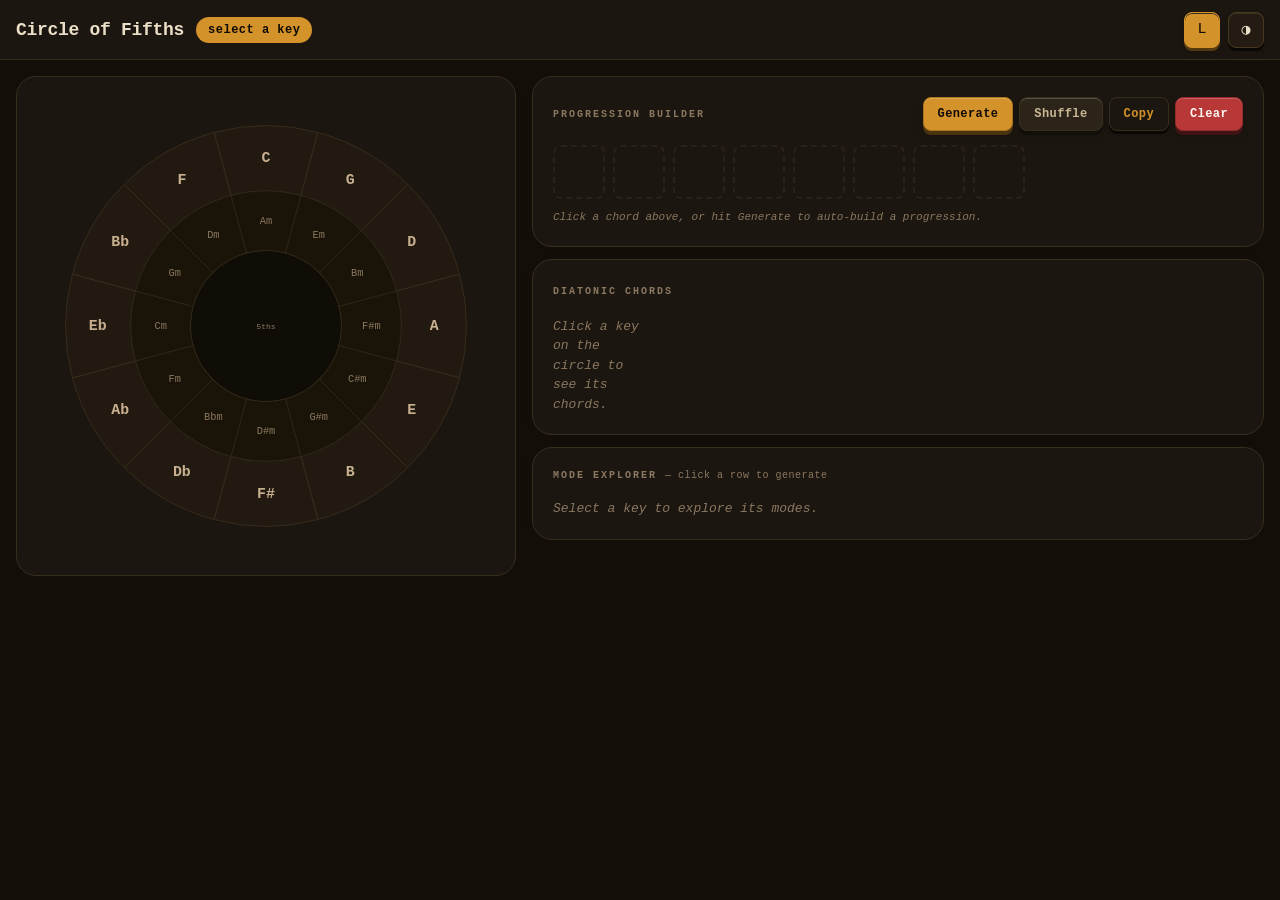
==== commit 572bfc32: "Add chord progression generator, retro UI redesign, and handedness toggle Features added: - One-clic" ====
--- a/standalone.html
+++ b/standalone.html
@@ -1,177 +1,336 @@
 <!DOCTYPE html>
-<html lang="en">
+<html lang="en" data-theme="dark">
 <head>
   <meta charset="UTF-8">
   <meta name="viewport" content="width=device-width, initial-scale=1.0">
-  <title>Circle of Fifths — Guitar Tool</title>
+  <title>Circle of Fifths — Guitar Tool (Standalone)</title>
   <style>
 /* ============================================================
-   Material Design 3 · Dark Theme · Purple seed
-   Standalone — no external dependencies
+   Circle of Fifths — Guitar Tool
+   Design System: shadcn-inspired tokens + Retro Analog Aesthetic
+   Warm studio / vintage synthesizer vibe
    ============================================================ */
 
+/* ── Font ─────────────────────────────────────────────────── */
+
+/* ── LIGHT MODE: Warm Parchment Studio ────────────────────── */
 :root {
-  --md-primary:                #D0BCFF;
-  --md-on-primary:             #381E72;
-  --md-primary-container:      #4F378A;
-  --md-on-primary-container:   #EADDFF;
-  --md-secondary:              #CCC2DC;
-  --md-on-secondary:           #332D41;
-  --md-secondary-container:    #4A4458;
-  --md-on-secondary-container: #E8DEF8;
-  --md-tertiary:               #EFB8C8;
-  --md-on-tertiary:            #492532;
-  --md-tertiary-container:     #633B48;
-  --md-on-tertiary-container:  #FFD8E4;
-  --md-error:                  #F2B8B5;
-  --md-on-error:               #601410;
-  --md-error-container:        #8C1D18;
-  --md-on-error-container:     #F9DEDC;
-  --md-background:             #141218;
-  --md-on-background:          #E6E0E9;
-  --md-surface:                #141218;
-  --md-on-surface:             #E6E0E9;
-  --md-surface-variant:        #49454F;
-  --md-on-surface-variant:     #CAC4D0;
-  --md-outline:                #938F99;
-  --md-outline-variant:        #49454F;
-  --md-surf-0: #0F0D13;
-  --md-surf-1: #1D1B20;
-  --md-surf-2: #211F26;
-  --md-surf-3: #2B2930;
-  --md-surf-4: #302E37;
-  --md-surf-5: #36343B;
-  --color-maj: #FFB84D;
-  --color-min: #CAC4D0;
-  --color-dim: #F2B8B5;
-  --circle-selected-fill:  #4F378A;
-  --circle-fifth-fill:     #1A3B39;
-  --circle-fourth-fill:    #1B2F46;
-  --circle-minor-sel-fill: #4A4458;
-  --shape-xs:   4px;
-  --shape-sm:   8px;
-  --shape-md:   12px;
-  --shape-lg:   16px;
-  --shape-xl:   28px;
-  --shape-full: 9999px;
-  --font: system-ui, -apple-system, 'Segoe UI', sans-serif;
-}
-
+  /* Core surfaces */
+  --background:            #f2e8d9;
+  --foreground:            #241a0e;
+  --card:                  #fdf8f0;
+  --card-foreground:       #241a0e;
+
+  /* Brand / interactive */
+  --primary:               #a85a18;
+  --primary-foreground:    #fdf8f0;
+  --secondary:             #ddd0bc;
+  --secondary-foreground:  #3e2e1e;
+  --muted:                 #e8dccb;
+  --muted-foreground:      #7a6348;
+  --accent:                #c87535;
+  --accent-foreground:     #160a00;
+
+  /* Semantic */
+  --destructive:           #a83232;
+  --destructive-foreground:#fdf8f0;
+  --border:                #c8b094;
+  --input:                 #e0d2ba;
+  --ring:                  #a85a18;
+
+  /* Radius */
+  --radius:                8px;
+  --radius-lg:             14px;
+  --radius-xl:             20px;
+  --radius-full:           9999px;
+
+  /* Keycap button tokens */
+  --btn-face:              #e8dcc8;
+  --btn-face-hover:        #ddd0b8;
+  --btn-border-top:        #f0e8d8;
+  --btn-border:            #b8a080;
+  --btn-shadow:            #96805a;
+  --btn-text:              #241a0e;
+
+  /* Music quality semantic */
+  --color-maj:             #c07028;
+  --color-min:             #706080;
+  --color-dim:             #a03030;
+
+  /* Circle highlights */
+  --circle-selected-fill:  #6b3a10;
+  --circle-fifth-fill:     #1a3020;
+  --circle-fourth-fill:    #1a2535;
+  --circle-minor-sel-fill: #3e2a12;
+  --circle-base-fill:      #e0d4be;
+  --circle-base-fill-hover:#d4c8a8;
+  --circle-minor-fill:     #e8deca;
+  --circle-minor-hover:    #dcd0b8;
+  --circle-label:          #5a4530;
+  --circle-label-sel:      #f0e4cc;
+  --circle-center:         #f2e8d4;
+
+  /* Font */
+  --font: 'Courier New', 'Courier', monospace;
+}
+
+/* ── DARK MODE: Warm Studio / Recording Booth ─────────────── */
+[data-theme="dark"] {
+  --background:            #141009;
+  --foreground:            #ecdfc8;
+  --card:                  #1c1610;
+  --card-foreground:       #ecdfc8;
+
+  --primary:               #d4922a;
+  --primary-foreground:    #0e0a04;
+  --secondary:             #2c2418;
+  --secondary-foreground:  #c8b898;
+  --muted:                 #1e1810;
+  --muted-foreground:      #8a7860;
+  --accent:                #c87535;
+  --accent-foreground:     #f0e4cc;
+
+  --destructive:           #b83838;
+  --destructive-foreground:#fdf8f0;
+  --border:                #382e1e;
+  --input:                 #281e12;
+  --ring:                  #d4922a;
+
+  --btn-face:              #241c12;
+  --btn-face-hover:        #30261a;
+  --btn-border-top:        #38301e;
+  --btn-border:            #483820;
+  --btn-shadow:            #0a0804;
+  --btn-text:              #ecdfc8;
+
+  --color-maj:             #d4922a;
+  --color-min:             #9a8aaa;
+  --color-dim:             #d06060;
+
+  --circle-selected-fill:  #5a3810;
+  --circle-fifth-fill:     #162a18;
+  --circle-fourth-fill:    #141e2e;
+  --circle-minor-sel-fill: #3a2810;
+  --circle-base-fill:      #221a10;
+  --circle-base-fill-hover:#2e2414;
+  --circle-minor-fill:     #1a1408;
+  --circle-minor-hover:    #261e10;
+  --circle-label:          #c8b090;
+  --circle-label-sel:      #f0e4cc;
+  --circle-center:         #100c06;
+}
+
+/* ── Reset ────────────────────────────────────────────────── */
 *, *::before, *::after { box-sizing: border-box; margin: 0; padding: 0; }
 html { font-size: 16px; scroll-behavior: smooth; }
 body {
-  background: var(--md-background);
-  color: var(--md-on-background);
+  background: var(--background);
+  color: var(--foreground);
   font-family: var(--font);
   min-height: 100vh;
   line-height: 1.5;
   -webkit-font-smoothing: antialiased;
-}
-
+  transition: background-color 0.3s ease, color 0.3s ease;
+}
+
+/* Smooth theme transitions (excluding transform-heavy elements) */
+*:not(.btn):not(.chord-card):not(.prog-slot):not(.mode-row) {
+  transition: background-color 0.3s ease, border-color 0.3s ease, color 0.3s ease;
+}
+
+/* ── Top App Bar ──────────────────────────────────────────── */
 .site-header {
-  background: var(--md-surf-1);
-  height: 64px;
+  background: var(--card);
+  height: 60px;
   display: flex;
   align-items: center;
   padding: 0 16px;
   position: sticky;
   top: 0;
   z-index: 20;
-  border-bottom: 1px solid rgba(255,255,255,0.07);
+  border-bottom: 1px solid var(--border);
+  box-shadow: 0 2px 8px rgba(0,0,0,0.15);
 }
 .header-inner {
-  max-width: 1400px;
+  max-width: 1440px;
   width: 100%;
   margin: 0 auto;
   display: flex;
   align-items: center;
   gap: 12px;
 }
-.site-header h1 { font-size: 22px; font-weight: 400; color: var(--md-on-surface); }
+.site-header h1 {
+  font-size: 18px;
+  font-weight: 700;
+  color: var(--foreground);
+  letter-spacing: -0.3px;
+  line-height: 1;
+  flex: 0 0 auto;
+}
 .header-key {
-  font-size: 13px;
-  font-weight: 500;
-  background: var(--md-primary-container);
-  color: var(--md-on-primary-container);
-  padding: 4px 14px;
-  border-radius: var(--shape-full);
-  letter-spacing: 0.2px;
-}
-
+  font-size: 12px;
+  font-weight: 700;
+  background: var(--primary);
+  color: var(--primary-foreground);
+  padding: 4px 12px;
+  border-radius: var(--radius-full);
+  letter-spacing: 0.5px;
+}
+.header-controls {
+  margin-left: auto;
+  display: flex;
+  align-items: center;
+  gap: 8px;
+}
+
+/* ── Icon Buttons (theme toggle, handedness) ──────────────── */
+.btn--icon {
+  width: 36px;
+  height: 36px;
+  padding: 0;
+  border-radius: var(--radius);
+  background: var(--btn-face);
+  color: var(--btn-text);
+  border: 1px solid var(--btn-border);
+  font-size: 15px;
+  font-family: var(--font);
+  cursor: pointer;
+  display: inline-flex;
+  align-items: center;
+  justify-content: center;
+  box-shadow:
+    inset 0 1px 0 var(--btn-border-top),
+    0 3px 0 var(--btn-shadow),
+    0 4px 6px rgba(0,0,0,0.2);
+  transition: transform 0.07s ease, box-shadow 0.07s ease, background-color 0.15s;
+  white-space: nowrap;
+}
+.btn--icon:hover { background: var(--btn-face-hover); }
+.btn--icon:active {
+  transform: translateY(2px);
+  box-shadow:
+    inset 0 1px 0 var(--btn-border-top),
+    0 1px 0 var(--btn-shadow),
+    0 2px 3px rgba(0,0,0,0.15);
+}
+.btn--icon.active-state {
+  background: var(--primary);
+  color: var(--primary-foreground);
+  border-color: var(--primary);
+  --btn-shadow: color-mix(in srgb, var(--primary) 40%, black);
+}
+
+/* ── Layout grid ──────────────────────────────────────────── */
 .layout {
   display: grid;
-  grid-template-columns: 420px 1fr;
+  grid-template-columns: 500px 1fr;
   gap: 16px;
   padding: 16px;
-  max-width: 1400px;
+  max-width: 1440px;
   margin: 0 auto;
   align-items: start;
 }
-@media (max-width: 1120px) {
-  .layout { grid-template-columns: 1fr; max-width: 660px; }
-}
-
+@media (max-width: 1200px) {
+  .layout {
+    grid-template-columns: 1fr;
+    max-width: 680px;
+  }
+}
+
+/* ── Surface panels ───────────────────────────────────────── */
 .panel {
-  background: var(--md-surf-1);
-  border-radius: var(--shape-xl);
+  background: var(--card);
+  border-radius: var(--radius-xl);
   padding: 20px;
-  border: 1px solid rgba(255,255,255,0.06);
-}
-.panel-stack { display: flex; flex-direction: column; gap: 12px; }
+  border: 1px solid var(--border);
+  box-shadow: 0 2px 12px rgba(0,0,0,0.08);
+}
+.panel-stack {
+  display: flex;
+  flex-direction: column;
+  gap: 12px;
+}
+
+/* Panel entry animations (stagger) */
+@keyframes panel-in {
+  from { opacity: 0; transform: translateY(18px); }
+  to   { opacity: 1; transform: translateY(0); }
+}
+.panel-stack > .panel:nth-child(1) { animation: panel-in 0.45s 0.05s cubic-bezier(0.2,0,0,1) both; }
+.panel-stack > .panel:nth-child(2) { animation: panel-in 0.45s 0.12s cubic-bezier(0.2,0,0,1) both; }
+.panel-stack > .panel:nth-child(3) { animation: panel-in 0.45s 0.19s cubic-bezier(0.2,0,0,1) both; }
+.panel--circle { animation: panel-in 0.45s 0.02s cubic-bezier(0.2,0,0,1) both; }
+
 .panel-title {
-  font-size: 11px;
-  font-weight: 500;
-  letter-spacing: 1.5px;
+  font-size: 10px;
+  font-weight: 700;
+  letter-spacing: 2px;
   text-transform: uppercase;
-  color: var(--md-outline);
+  color: var(--muted-foreground);
   margin-bottom: 16px;
 }
 .panel-title span {
-  color: var(--md-primary);
+  color: var(--primary);
   text-transform: none;
-  letter-spacing: 0.2px;
+  letter-spacing: 0;
   font-size: 14px;
-  font-weight: 500;
-}
-.placeholder { color: var(--md-on-surface-variant); font-size: 14px; font-style: italic; }
-
+  font-weight: 700;
+}
+.placeholder {
+  color: var(--muted-foreground);
+  font-size: 13px;
+  font-style: italic;
+}
+
+/* ── Circle panel ─────────────────────────────────────────── */
 .panel--circle {
   display: flex;
   justify-content: center;
   align-items: center;
   padding: 20px;
 }
-#circle-svg { max-width: 100%; height: auto; display: block; }
-
+#circle-svg {
+  max-width: 100%;
+  height: auto;
+  display: block;
+}
+
+/* SVG arc segments */
 .arc-major {
-  fill: var(--md-surf-3);
-  stroke: rgba(255,255,255,0.05);
-  stroke-width: 1;
+  fill: var(--circle-base-fill);
+  stroke: var(--border);
+  stroke-width: 0.8;
   cursor: pointer;
   transition: fill 0.18s ease;
 }
-.arc-major:hover { fill: var(--md-surf-4); }
+.arc-major:hover { fill: var(--circle-base-fill-hover); }
 .arc-major.selected {
   fill: var(--circle-selected-fill);
-  filter: drop-shadow(0 0 10px rgba(208,188,255,0.45));
+  filter: drop-shadow(0 0 10px rgba(180,130,40,0.5));
 }
 .arc-major.neighbor-fifth  { fill: var(--circle-fifth-fill); }
 .arc-major.neighbor-fourth { fill: var(--circle-fourth-fill); }
+
 .arc-minor {
-  fill: var(--md-surf-2);
-  stroke: rgba(255,255,255,0.03);
+  fill: var(--circle-minor-fill);
+  stroke: var(--border);
   stroke-width: 0.5;
   cursor: pointer;
   transition: fill 0.18s ease;
 }
-.arc-minor:hover { fill: var(--md-surf-3); }
+.arc-minor:hover { fill: var(--circle-minor-hover); }
 .arc-minor.selected { fill: var(--circle-minor-sel-fill); }
-.arc-minor.neighbor-fifth  { fill: #12292A; }
-.arc-minor.neighbor-fourth { fill: #122036; }
+.arc-minor.neighbor-fifth  {
+  fill: color-mix(in srgb, var(--circle-fifth-fill) 60%, var(--circle-minor-fill));
+}
+.arc-minor.neighbor-fourth {
+  fill: color-mix(in srgb, var(--circle-fourth-fill) 60%, var(--circle-minor-fill));
+}
+
 .arc-label-major {
-  fill: var(--md-on-surface-variant);
-  font-size: 11px;
-  font-weight: 600;
+  fill: var(--circle-label);
+  font-size: 13px;
+  font-weight: 700;
   font-family: var(--font);
   text-anchor: middle;
   dominant-baseline: central;
@@ -180,20 +339,25 @@
   transition: fill 0.18s;
 }
 .arc-label-minor {
-  fill: var(--md-outline);
-  font-size: 7.5px;
-  font-weight: 500;
+  fill: var(--muted-foreground);
+  font-size: 9px;
+  font-weight: 400;
   font-family: var(--font);
   text-anchor: middle;
   dominant-baseline: central;
   pointer-events: none;
   user-select: none;
 }
-.arc-label-major.selected { fill: var(--md-on-primary-container); font-weight: 700; }
-.arc-label-minor.selected { fill: var(--md-on-secondary-container); }
-.circle-center { fill: var(--md-surf-0); stroke: rgba(255,255,255,0.06); stroke-width: 1; }
+.arc-label-major.selected { fill: var(--circle-label-sel); font-weight: 700; }
+.arc-label-minor.selected { fill: var(--secondary-foreground); }
+
+.circle-center {
+  fill: var(--circle-center);
+  stroke: var(--border);
+  stroke-width: 1;
+}
 .circle-center-text {
-  fill: var(--md-outline);
+  fill: var(--muted-foreground);
   font-size: 7px;
   font-family: var(--font);
   text-anchor: middle;
@@ -202,92 +366,315 @@
   user-select: none;
 }
 
-.chord-grid { display: grid; grid-template-columns: repeat(7,1fr); gap: 8px; }
-@media (max-width: 660px) { .chord-grid { grid-template-columns: repeat(4,1fr); } }
-@media (max-width: 360px) { .chord-grid { grid-template-columns: repeat(3,1fr); } }
+/* ── Chord grid ───────────────────────────────────────────── */
+.chord-grid {
+  display: grid;
+  grid-template-columns: repeat(7, 1fr);
+  gap: 8px;
+}
+@media (max-width: 660px) {
+  .chord-grid { grid-template-columns: repeat(4, 1fr); }
+}
+@media (max-width: 360px) {
+  .chord-grid { grid-template-columns: repeat(3, 1fr); }
+}
 
 .chord-card {
-  background: var(--md-surf-2);
-  border: 1.5px solid var(--md-outline-variant);
-  border-radius: var(--shape-md);
+  background: var(--muted);
+  border: 1px solid var(--border);
+  border-radius: var(--radius);
   padding: 10px 6px 8px;
   cursor: pointer;
   text-align: center;
-  transition: background 0.15s, border-color 0.15s, transform 0.12s;
   position: relative;
-}
-.chord-card:hover { background: var(--md-surf-3); border-color: var(--md-primary); transform: translateY(-2px); }
-.chord-card.active { background: rgba(79,55,138,0.5); border-color: var(--md-primary); }
-.chord-roman { display: block; font-size: 10px; font-weight: 600; letter-spacing: 0.4px; margin-bottom: 4px; }
+  box-shadow:
+    inset 0 1px 0 var(--btn-border-top),
+    0 2px 0 var(--btn-shadow),
+    0 3px 5px rgba(0,0,0,0.12);
+  transition: transform 0.07s ease, box-shadow 0.07s ease, background-color 0.15s;
+}
+.chord-card:hover {
+  background: var(--btn-face-hover);
+  transform: translateY(-2px);
+  box-shadow:
+    inset 0 1px 0 var(--btn-border-top),
+    0 4px 0 var(--btn-shadow),
+    0 6px 10px rgba(0,0,0,0.18);
+}
+.chord-card:active {
+  transform: translateY(1px);
+  box-shadow:
+    inset 0 1px 0 var(--btn-border-top),
+    0 1px 0 var(--btn-shadow),
+    0 2px 3px rgba(0,0,0,0.1);
+}
+
+@keyframes card-flash {
+  0%   { background-color: color-mix(in srgb, var(--primary) 40%, var(--muted)); }
+  100% { background-color: var(--muted); }
+}
+.chord-card.active {
+  animation: card-flash 0.35s ease;
+}
+
+.chord-roman {
+  display: block;
+  font-size: 9px;
+  font-weight: 700;
+  letter-spacing: 0.5px;
+  margin-bottom: 4px;
+}
 .chord-card--maj .chord-roman { color: var(--color-maj); }
-.chord-card--min .chord-roman { color: var(--md-secondary); }
-.chord-card--dim .chord-roman { color: var(--md-error); }
-.chord-name { display: block; font-size: 15px; font-weight: 700; color: var(--md-on-surface); line-height: 1.1; margin-bottom: 3px; }
-.chord-mode-name { display: block; font-size: 9px; color: var(--md-outline); line-height: 1.2; margin-bottom: 5px; }
+.chord-card--min .chord-roman { color: var(--color-min); }
+.chord-card--dim .chord-roman { color: var(--color-dim); }
+
+.chord-name {
+  display: block;
+  font-size: 14px;
+  font-weight: 700;
+  color: var(--card-foreground);
+  line-height: 1.1;
+  margin-bottom: 3px;
+}
+.chord-mode-name {
+  display: block;
+  font-size: 8px;
+  color: var(--muted-foreground);
+  line-height: 1.2;
+  margin-bottom: 5px;
+}
+
+/* Diagram button — small keycap inside card */
 .btn-diagram {
   display: block;
   width: 100%;
   padding: 4px 0;
-  background: transparent;
-  border: 1px solid var(--md-outline-variant);
-  border-radius: var(--shape-sm);
-  color: var(--md-on-surface-variant);
-  font-size: 9px;
+  background: var(--btn-face);
+  border: 1px solid var(--btn-border);
+  border-radius: 4px;
+  color: var(--muted-foreground);
+  font-size: 8px;
   font-family: var(--font);
-  font-weight: 500;
-  letter-spacing: 0.4px;
+  font-weight: 700;
+  letter-spacing: 0.5px;
   cursor: pointer;
-  transition: background 0.15s, color 0.15s, border-color 0.15s;
-}
-.btn-diagram:hover { background: var(--md-primary-container); color: var(--md-on-primary-container); border-color: var(--md-primary); }
-
-.mode-list { display: flex; flex-direction: column; gap: 6px; }
+  box-shadow: 0 2px 0 var(--btn-shadow);
+  transition: transform 0.07s ease, box-shadow 0.07s ease, background-color 0.12s;
+}
+.btn-diagram:hover {
+  background: var(--btn-face-hover);
+  color: var(--primary);
+  border-color: var(--primary);
+}
+.btn-diagram:active {
+  transform: translateY(1px);
+  box-shadow: 0 1px 0 var(--btn-shadow);
+}
+
+/* ── Mode explorer ────────────────────────────────────────── */
+.mode-list {
+  display: flex;
+  flex-direction: column;
+  gap: 6px;
+}
 .mode-row {
   display: flex;
   gap: 14px;
   align-items: flex-start;
   padding: 12px 14px;
-  background: var(--md-surf-2);
-  border-radius: var(--shape-lg);
-  border-left: 3px solid var(--mode-color, var(--md-outline-variant));
-  transition: background 0.15s;
-}
-.mode-row:hover { background: var(--md-surf-3); }
-.mode-meta { flex-shrink: 0; min-width: 60px; }
-.mode-chord-name { font-weight: 700; font-size: 15px; color: var(--md-on-surface); display: block; line-height: 1.2; }
-.mode-roman { font-size: 10px; color: var(--md-outline); font-weight: 500; display: block; }
+  background: var(--muted);
+  border-radius: var(--radius);
+  border-left: 3px solid var(--mode-color, var(--border));
+  transition: background-color 0.15s, border-left-width 0.15s, transform 0.1s;
+}
+.mode-row--clickable {
+  cursor: pointer;
+  box-shadow:
+    inset 0 1px 0 rgba(255,255,255,0.06),
+    0 2px 0 var(--btn-shadow),
+    0 3px 4px rgba(0,0,0,0.1);
+}
+.mode-row--clickable:hover {
+  background: var(--btn-face-hover);
+  border-left-width: 5px;
+  transform: translateX(2px);
+  box-shadow:
+    inset 0 1px 0 rgba(255,255,255,0.06),
+    0 3px 0 var(--btn-shadow),
+    0 5px 8px rgba(0,0,0,0.14);
+}
+.mode-row--clickable:active {
+  transform: translateX(1px) translateY(1px);
+  box-shadow:
+    inset 0 1px 0 rgba(255,255,255,0.04),
+    0 1px 0 var(--btn-shadow);
+}
+
+@keyframes mode-flash {
+  0%   { background-color: color-mix(in srgb, var(--primary) 25%, var(--muted)); }
+  100% { background-color: var(--muted); }
+}
+.mode-row.active { animation: mode-flash 0.35s ease; }
+
+.mode-meta { flex-shrink: 0; min-width: 58px; }
+.mode-chord-name {
+  font-weight: 700;
+  font-size: 14px;
+  color: var(--card-foreground);
+  display: block;
+  line-height: 1.2;
+}
+.mode-roman {
+  font-size: 9px;
+  color: var(--muted-foreground);
+  font-weight: 400;
+  display: block;
+}
 .mode-info { flex: 1; min-width: 0; }
-.mode-name { font-size: 12px; font-weight: 600; color: var(--md-on-surface-variant); display: block; margin-bottom: 2px; }
-.mode-desc { font-size: 12px; color: var(--md-outline); line-height: 1.55; }
-
-.progression-header { display: flex; justify-content: space-between; align-items: center; margin-bottom: 14px; gap: 8px; }
+.mode-name {
+  font-size: 11px;
+  font-weight: 700;
+  color: var(--foreground);
+  display: block;
+  margin-bottom: 2px;
+  letter-spacing: 0.3px;
+}
+.mode-desc {
+  font-size: 11px;
+  color: var(--muted-foreground);
+  line-height: 1.55;
+}
+.mode-generate-hint {
+  align-self: center;
+  flex-shrink: 0;
+  font-size: 9px;
+  font-weight: 700;
+  color: var(--muted-foreground);
+  letter-spacing: 1px;
+  text-transform: uppercase;
+  opacity: 0;
+  transition: opacity 0.15s;
+  background: var(--btn-face);
+  border: 1px solid var(--btn-border);
+  border-radius: 4px;
+  padding: 3px 7px;
+  box-shadow: 0 1px 0 var(--btn-shadow);
+}
+.mode-row--clickable:hover .mode-generate-hint {
+  opacity: 1;
+  color: var(--primary);
+  border-color: var(--primary);
+}
+
+/* ── Progression builder ──────────────────────────────────── */
+.progression-header {
+  display: flex;
+  justify-content: space-between;
+  align-items: center;
+  margin-bottom: 14px;
+  gap: 8px;
+  flex-wrap: wrap;
+}
 .progression-header .panel-title { margin-bottom: 0; }
-.progression-actions { display: flex; gap: 8px; }
+.progression-actions { display: flex; gap: 6px; flex-wrap: wrap; }
+
+/* ── All Buttons ──────────────────────────────────────────── */
 .btn {
-  height: 36px;
-  padding: 0 16px;
-  border-radius: var(--shape-full);
-  font-size: 14px;
-  font-weight: 500;
+  height: 34px;
+  padding: 0 14px;
+  border-radius: var(--radius);
+  font-size: 12px;
+  font-weight: 700;
   font-family: var(--font);
   cursor: pointer;
-  border: none;
-  letter-spacing: 0.1px;
+  letter-spacing: 0.4px;
   white-space: nowrap;
-  transition: background 0.15s;
   display: inline-flex;
   align-items: center;
-}
-.btn--ghost { background: transparent; border: 1px solid var(--md-outline); color: var(--md-primary); }
-.btn--ghost:hover { background: rgba(208,188,255,0.08); border-color: var(--md-primary); }
-.btn--danger { background: var(--md-error-container); color: var(--md-on-error-container); }
-.btn--danger:hover { background: #A32727; color: #fff; }
-
-.progression-slots { display: flex; gap: 8px; flex-wrap: wrap; min-height: 52px; align-items: center; }
+  gap: 6px;
+  background: var(--btn-face);
+  color: var(--btn-text);
+  border: 1px solid var(--btn-border);
+  box-shadow:
+    inset 0 1px 0 var(--btn-border-top),
+    0 4px 0 var(--btn-shadow),
+    0 5px 8px rgba(0,0,0,0.2);
+  transition: transform 0.07s ease, box-shadow 0.07s ease, background-color 0.12s;
+}
+.btn:hover { background: var(--btn-face-hover); }
+.btn:active {
+  transform: translateY(3px);
+  box-shadow:
+    inset 0 1px 0 var(--btn-border-top),
+    0 1px 0 var(--btn-shadow),
+    0 2px 3px rgba(0,0,0,0.15);
+}
+
+/* Primary keycap — amber (Generate) */
+.btn--primary {
+  background: var(--primary);
+  color: var(--primary-foreground);
+  border-color: color-mix(in srgb, var(--primary) 80%, black);
+  --btn-shadow: color-mix(in srgb, var(--primary) 35%, black);
+  --btn-border-top: color-mix(in srgb, var(--primary) 80%, white);
+}
+.btn--primary:hover {
+  background: color-mix(in srgb, var(--primary) 85%, white);
+}
+
+/* Tonal — secondary (Shuffle) */
+.btn--tonal {
+  background: var(--secondary);
+  color: var(--secondary-foreground);
+  border-color: var(--border);
+  --btn-shadow: color-mix(in srgb, var(--secondary) 40%, black);
+  --btn-border-top: color-mix(in srgb, var(--secondary) 80%, white);
+}
+.btn--tonal:hover {
+  background: color-mix(in srgb, var(--secondary) 85%, white);
+}
+
+/* Ghost / outline (Copy) */
+.btn--ghost {
+  background: transparent;
+  color: var(--primary);
+  border-color: var(--border);
+  box-shadow:
+    0 3px 0 var(--btn-shadow),
+    0 4px 5px rgba(0,0,0,0.12);
+}
+.btn--ghost:hover { background: var(--muted); }
+
+/* Danger (Clear) */
+.btn--danger {
+  background: var(--destructive);
+  color: var(--destructive-foreground);
+  border-color: color-mix(in srgb, var(--destructive) 80%, black);
+  --btn-shadow: color-mix(in srgb, var(--destructive) 35%, black);
+  --btn-border-top: color-mix(in srgb, var(--destructive) 80%, white);
+}
+.btn--danger:hover {
+  background: color-mix(in srgb, var(--destructive) 85%, black);
+}
+
+/* ── Progression strip ────────────────────────────────────── */
+.progression-slots {
+  display: flex;
+  gap: 8px;
+  flex-wrap: wrap;
+  min-height: 54px;
+  align-items: center;
+}
+
+@keyframes slot-enter {
+  from { opacity: 0; transform: translateY(-10px) scale(0.88); }
+  to   { opacity: 1; transform: translateY(0) scale(1); }
+}
+
 .prog-slot {
   min-width: 52px;
-  height: 52px;
-  border-radius: var(--shape-md);
+  height: 54px;
+  border-radius: var(--radius);
   display: flex;
   flex-direction: column;
   align-items: center;
@@ -295,79 +682,219 @@
   gap: 2px;
   position: relative;
 }
-.prog-slot--empty { width: 52px; border: 2px dashed rgba(255,255,255,0.08); }
+.prog-slot--empty {
+  width: 52px;
+  border: 2px dashed var(--border);
+  opacity: 0.5;
+}
 .prog-slot--filled {
   padding: 0 12px;
-  background: var(--md-surf-3);
-  border: 1.5px solid var(--md-outline-variant);
-  cursor: pointer;
+  background: var(--muted);
+  border: 1px solid var(--border);
+  box-shadow:
+    inset 0 1px 0 var(--btn-border-top),
+    0 3px 0 var(--btn-shadow),
+    0 4px 6px rgba(0,0,0,0.12);
+  cursor: default;
+  animation: slot-enter 0.22s cubic-bezier(0.2,0,0,1) both;
   transition: border-color 0.15s;
 }
-.prog-slot--filled:hover { border-color: var(--md-error); }
+.prog-slot--filled:hover { border-color: var(--destructive); }
 .prog-slot--filled:hover .prog-remove { opacity: 1; }
-.prog-slot--maj.prog-slot--filled { border-color: rgba(255,184,77,0.35); background: rgba(255,184,77,0.07); }
-.prog-slot--dim.prog-slot--filled { border-color: rgba(242,184,181,0.35); background: rgba(242,184,181,0.06); }
-.prog-roman { font-size: 10px; color: var(--md-outline); font-weight: 500; line-height: 1; }
+
+.prog-slot--maj.prog-slot--filled {
+  border-color: color-mix(in srgb, var(--color-maj) 60%, var(--border));
+  background: color-mix(in srgb, var(--color-maj) 10%, var(--muted));
+}
+.prog-slot--dim.prog-slot--filled {
+  border-color: color-mix(in srgb, var(--color-dim) 50%, var(--border));
+  background: color-mix(in srgb, var(--color-dim) 8%, var(--muted));
+}
+
+.prog-roman {
+  font-size: 9px;
+  color: var(--muted-foreground);
+  font-weight: 400;
+  line-height: 1;
+}
 .prog-name  { font-weight: 700; font-size: 14px; line-height: 1.1; }
 .prog-slot--maj .prog-name { color: var(--color-maj); }
-.prog-slot--min .prog-name { color: var(--md-on-surface-variant); }
-.prog-slot--dim .prog-name { color: var(--md-error); }
+.prog-slot--min .prog-name { color: var(--foreground); }
+.prog-slot--dim .prog-name { color: var(--color-dim); }
+
 .prog-remove {
-  position: absolute; top: -8px; right: -8px;
-  width: 20px; height: 20px;
+  position: absolute;
+  top: -9px;
+  right: -9px;
+  width: 20px;
+  height: 20px;
   border-radius: 50%;
-  background: var(--md-error-container);
-  color: var(--md-on-error-container);
-  border: none; cursor: pointer;
+  background: var(--destructive);
+  color: var(--destructive-foreground);
+  border: none;
+  cursor: pointer;
   font-size: 13px;
-  display: flex; align-items: center; justify-content: center;
-  opacity: 0; transition: opacity 0.15s;
-}
-.progression-hint { font-size: 12px; color: var(--md-outline); font-style: italic; margin-top: 12px; }
-
+  display: flex;
+  align-items: center;
+  justify-content: center;
+  opacity: 0;
+  transition: opacity 0.15s;
+  box-shadow: 0 2px 4px rgba(0,0,0,0.3);
+}
+.progression-hint {
+  font-size: 11px;
+  color: var(--muted-foreground);
+  font-style: italic;
+  margin-top: 10px;
+}
+
+/* ── Explanation Panel ────────────────────────────────────── */
+@keyframes fade-up {
+  from { opacity: 0; transform: translateY(10px); }
+  to   { opacity: 1; transform: translateY(0); }
+}
+.explanation-panel {
+  margin-top: 14px;
+  padding: 16px 18px;
+  background: var(--muted);
+  border-radius: var(--radius);
+  border-left: 3px solid var(--primary);
+  border: 1px solid var(--border);
+  border-left-width: 3px;
+  border-left-color: var(--primary);
+  animation: fade-up 0.3s cubic-bezier(0.2,0,0,1);
+  box-shadow: 0 2px 8px rgba(0,0,0,0.06);
+}
+.explanation-header {
+  display: flex;
+  align-items: center;
+  gap: 10px;
+  flex-wrap: wrap;
+  margin-bottom: 10px;
+}
+.explanation-name {
+  font-size: 13px;
+  font-weight: 700;
+  color: var(--primary);
+}
+.explanation-numerals {
+  font-size: 11px;
+  font-weight: 700;
+  color: var(--foreground);
+  background: var(--btn-face);
+  border: 1px solid var(--btn-border);
+  padding: 2px 10px;
+  border-radius: var(--radius-full);
+  letter-spacing: 0.3px;
+  box-shadow: 0 1px 0 var(--btn-shadow);
+}
+.explanation-mode-label {
+  font-size: 10px;
+  color: var(--muted-foreground);
+  font-weight: 700;
+  letter-spacing: 1px;
+  text-transform: uppercase;
+}
+.explanation-text {
+  font-size: 12px;
+  color: var(--foreground);
+  line-height: 1.7;
+  font-style: normal;
+}
+
+/* ── MD3-like Dialog (chord diagram) ─────────────────────── */
 .modal-overlay {
-  position: fixed; inset: 0;
-  background: rgba(0,0,0,0.6);
-  display: flex; align-items: center; justify-content: center;
+  position: fixed;
+  inset: 0;
+  background: rgba(0,0,0,0.65);
+  display: flex;
+  align-items: center;
+  justify-content: center;
   backdrop-filter: blur(8px);
   z-index: 100;
 }
 .modal-overlay[hidden] { display: none; }
+
 .modal {
-  background: var(--md-surf-3);
-  border-radius: var(--shape-xl);
+  background: var(--card);
+  border-radius: var(--radius-xl);
   padding: 24px 28px 28px;
   min-width: 240px;
   text-align: center;
   position: relative;
-  border: 1px solid rgba(255,255,255,0.07);
-  box-shadow: 0 8px 48px rgba(0,0,0,0.55);
-  animation: modal-in 0.22s cubic-bezier(0.2,0,0,1);
-}
-@keyframes modal-in { from { opacity:0; transform:scale(0.88); } to { opacity:1; transform:scale(1); } }
+  border: 1px solid var(--border);
+  box-shadow:
+    0 8px 48px rgba(0,0,0,0.5),
+    inset 0 1px 0 var(--btn-border-top);
+  animation: modal-in 0.24s cubic-bezier(0.2,0,0,1);
+}
+@keyframes modal-in {
+  from { opacity: 0; transform: scale(0.88) translateY(12px); }
+  to   { opacity: 1; transform: scale(1) translateY(0); }
+}
+
 .modal-close {
-  position: absolute; top: 10px; right: 12px;
-  background: transparent; border: none;
-  color: var(--md-on-surface-variant);
-  font-size: 22px; cursor: pointer;
-  width: 40px; height: 40px;
-  display: flex; align-items: center; justify-content: center;
-  border-radius: 50%;
-  transition: background 0.15s, color 0.15s;
-}
-.modal-close:hover { background: rgba(255,255,255,0.08); color: var(--md-on-surface); }
-.modal-title { font-size: 36px; font-weight: 700; color: var(--md-primary); margin-bottom: 4px; letter-spacing: -0.5px; }
-.modal-subtitle { font-size: 11px; font-weight: 500; color: var(--md-outline); text-transform: uppercase; letter-spacing: 1.2px; margin-bottom: 20px; }
-.diagram-container { display: flex; justify-content: center; margin: 0 auto 2px; }
-.diagram-lefty-note { font-size: 11px; color: var(--md-outline); font-style: italic; margin-top: 10px; }
-.fret-line        { stroke: rgba(255,255,255,0.12); stroke-width: 1; }
-.fret-line--nut   { stroke: var(--md-on-surface-variant); stroke-width: 3; }
-.string-line      { stroke: rgba(255,255,255,0.14); stroke-width: 1; }
-.fret-dot         { fill: var(--md-primary); }
-.dot-open         { fill: none; stroke: var(--md-on-surface-variant); stroke-width: 1.5; }
-.dot-mute-line    { stroke: var(--md-outline); stroke-width: 1.5; stroke-linecap: round; }
-.barre-bar        { stroke: var(--md-primary); stroke-width: 10; stroke-linecap: round; opacity: 0.8; }
-.fret-number      { fill: var(--md-outline); font-size: 9px; font-family: var(--font); }
+  position: absolute;
+  top: 10px;
+  right: 12px;
+  background: var(--btn-face);
+  border: 1px solid var(--btn-border);
+  color: var(--muted-foreground);
+  font-size: 18px;
+  cursor: pointer;
+  width: 36px;
+  height: 36px;
+  display: flex;
+  align-items: center;
+  justify-content: center;
+  border-radius: var(--radius);
+  box-shadow: 0 2px 0 var(--btn-shadow);
+  transition: transform 0.07s ease, box-shadow 0.07s ease, background-color 0.12s;
+}
+.modal-close:hover { background: var(--btn-face-hover); color: var(--foreground); }
+.modal-close:active {
+  transform: translateY(1px);
+  box-shadow: 0 1px 0 var(--btn-shadow);
+}
+
+.modal-title {
+  font-size: 36px;
+  font-weight: 700;
+  color: var(--primary);
+  margin-bottom: 4px;
+  letter-spacing: -1px;
+}
+.modal-subtitle {
+  font-size: 10px;
+  font-weight: 700;
+  color: var(--muted-foreground);
+  text-transform: uppercase;
+  letter-spacing: 1.5px;
+  margin-bottom: 20px;
+}
+
+.diagram-container {
+  display: flex;
+  justify-content: center;
+  margin: 0 auto 2px;
+}
+.diagram-lefty-note {
+  font-size: 10px;
+  color: var(--muted-foreground);
+  font-style: italic;
+  margin-top: 10px;
+}
+
+/* Chord diagram SVG elements */
+.fret-line        { stroke: var(--border); stroke-width: 1; }
+.fret-line--nut   { stroke: var(--foreground); stroke-width: 3; }
+.string-line      { stroke: var(--muted-foreground); stroke-width: 1; opacity: 0.7; }
+.fret-dot         { fill: var(--primary); }
+.dot-open         { fill: none; stroke: var(--foreground); stroke-width: 1.5; }
+.dot-mute-line    { stroke: var(--muted-foreground); stroke-width: 1.5; stroke-linecap: round; }
+.barre-bar        { stroke: var(--primary); stroke-width: 10; stroke-linecap: round; opacity: 0.85; }
+.fret-number      { fill: var(--muted-foreground); font-size: 9px; font-family: var(--font); }
+
   </style>
 </head>
 <body>
@@ -376,283 +903,1585 @@
     <div class="header-inner">
       <h1>Circle of Fifths</h1>
       <span class="header-key" id="header-key">select a key</span>
+      <div class="header-controls">
+        <button class="btn--icon" id="btn-lefty" title="Switch between left-handed and right-handed chord diagrams">L</button>
+        <button class="btn--icon" id="btn-theme" title="Toggle dark / light mode">&#9681;</button>
+      </div>
     </div>
   </header>
 
   <main class="layout">
-    <section class="panel panel--circle">
-      <svg id="circle-svg" viewBox="-200 -200 400 400" width="400" height="400" aria-label="Circle of Fifths"></svg>
+
+    <section class="panel panel--circle" aria-label="Circle of Fifths">
+      <svg id="circle-svg"
+           viewBox="-200 -200 400 400"
+           width="460" height="460"
+           aria-label="Interactive Circle of Fifths"></svg>
     </section>
+
     <div class="panel-stack">
-      <section class="panel panel--chords">
+
+      <section class="panel panel--progression">
+        <div class="progression-header">
+          <h2 class="panel-title">Progression Builder</h2>
+          <div class="progression-actions">
+            <button class="btn btn--primary" id="btn-generate" title="Auto-generate a chord progression">Generate</button>
+            <button class="btn btn--tonal" id="btn-shuffle" title="Shuffle to a different progression">Shuffle</button>
+            <button class="btn btn--ghost" id="btn-copy" title="Copy chord names to clipboard">Copy</button>
+            <button class="btn btn--danger" id="btn-clear">Clear</button>
+          </div>
+        </div>
+        <div class="progression-slots" id="progression-slots" aria-live="polite"></div>
+        <p class="progression-hint" id="progression-hint">Click a chord above, or hit Generate to auto-build a progression.</p>
+        <div class="explanation-panel" id="explanation-panel" style="display:none" aria-live="polite"></div>
+      </section>
+
+      <section class="panel panel--chords" aria-live="polite">
         <h2 class="panel-title">Diatonic Chords <span id="key-label"></span></h2>
         <div class="chord-grid" id="chord-grid">
           <p class="placeholder">Click a key on the circle to see its chords.</p>
         </div>
       </section>
-      <section class="panel panel--modes">
-        <h2 class="panel-title">Mode Explorer</h2>
+
+      <section class="panel panel--modes" aria-live="polite">
+        <h2 class="panel-title">Mode Explorer <span style="font-size:10px;font-weight:400;letter-spacing:0.5px;color:var(--muted-foreground)">&#x2014; click a row to generate</span></h2>
         <div class="mode-list" id="mode-list">
           <p class="placeholder">Select a key to explore its modes.</p>
         </div>
       </section>
-      <section class="panel panel--progression">
-        <div class="progression-header">
-          <h2 class="panel-title">Progression Builder</h2>
-          <div class="progression-actions">
-            <button class="btn btn--ghost" id="btn-copy">Copy</button>
-            <button class="btn btn--danger" id="btn-clear">Clear</button>
-          </div>
-        </div>
-        <div class="progression-slots" id="progression-slots"></div>
-        <p class="progression-hint" id="progression-hint">Click any chord above to add it here.</p>
-      </section>
+
     </div>
   </main>
 
-  <div class="modal-overlay" id="modal-overlay" hidden>
-    <div class="modal" id="modal-chord" role="dialog" aria-modal="true">
-      <button class="modal-close" id="modal-close" aria-label="Close">&#x2715;</button>
+  <div class="modal-overlay" id="modal-overlay" hidden role="presentation">
+    <div class="modal" id="modal-chord" role="dialog" aria-modal="true" aria-labelledby="modal-title">
+      <button class="modal-close" id="modal-close" aria-label="Close diagram">&#x2715;</button>
       <h3 class="modal-title" id="modal-title"></h3>
       <p class="modal-subtitle" id="modal-subtitle"></p>
       <div class="diagram-container">
-        <svg id="diagram-svg" viewBox="0 0 130 170" width="130" height="170"></svg>
+        <svg id="diagram-svg" viewBox="0 0 130 170" width="130" height="170" aria-hidden="true"></svg>
       </div>
-      <p class="diagram-lefty-note">Left-handed &middot; low E on right</p>
+      <p class="diagram-lefty-note" id="diagram-hand-note">Left-handed &middot; low E on right</p>
     </div>
   </div>
 
-  <script>var AppState={currentKey:null,currentKeyIndex:null,currentChords:[]};</script>
-
   <script>
-/* theory.js */
-var CIRCLE=['C','G','D','A','E','B','F#','Db','Ab','Eb','Bb','F'];
-var REL_MINORS=['Am','Em','Bm','F#m','C#m','G#m','D#m','Bbm','Fm','Cm','Gm','Dm'];
-var CHROMATIC=['C','C#','D','D#','E','F','F#','G','G#','A','A#','B'];
-var FLAT_CHROMATIC=['C','Db','D','Eb','E','F','Gb','G','Ab','A','Bb','B'];
-var FLAT_KEYS=['F','Bb','Eb','Ab','Db','Gb'];
-var MAJOR_INTERVALS=[0,2,4,5,7,9,11];
-var QUALITIES=['maj','min','min','maj','maj','min','dim'];
-var ROMANS=['I','ii','iii','IV','V','vi','vii\u00b0'];
-var MODE_NAMES=['Ionian','Dorian','Phrygian','Lydian','Mixolydian','Aeolian','Locrian'];
-var MODE_COLORS=['#f59e0b','#3b82f6','#ef4444','#a78bfa','#f97316','#6b7280','#1f2937'];
-var MODE_FEEL={
-  'Ionian':'Bright, happy, resolved. The home base of Western music. Every major key song lives here.',
-  'Dorian':'Minor with a raised 6th. Soulful, funky, sophisticated. Santana, Miles Davis. Use over ii chord.',
-  'Phrygian':'Minor with a \u266d2nd. Dark, exotic, Spanish/metal. Heavy and mysterious. Djent and flamenco territory.',
-  'Lydian':'Major with a \u266f4th. Dreamy, floating, ethereal. Joe Satriani lives here. Perfect for ambient passages.',
-  'Mixolydian':"Major with a \u266d7th. Bluesy rock, dominant energy. Classic rock's home. Stairway to Heaven verse.",
-  'Aeolian':'Natural minor. Sad, emotional, introspective. Most expressive for dark moods. Most rock ballads.',
-  'Locrian':'Diminished root. Unstable, dissonant, barely resolved. Use sparingly for maximum tension and drama.'
+    var AppState = {
+      currentKey:      null,
+      currentKeyIndex: null,
+      currentChords:   [],
+      isLefty:         true,
+    };
+  </script>
+
+  <script>
+/* ── theory.js ────────────────────────────────────────── */
+/* =============================================================
+   theory.js — Music theory data and computation
+   No DOM access. Safe to test in browser console.
+   ============================================================= */
+
+// Circle of Fifths order (major keys, clockwise from C at top)
+var CIRCLE = ['C','G','D','A','E','B','F#','Db','Ab','Eb','Bb','F'];
+
+// Relative minors aligned with CIRCLE (same index = same key signature)
+var REL_MINORS = ['Am','Em','Bm','F#m','C#m','G#m','D#m','Bbm','Fm','Cm','Gm','Dm'];
+
+// Chromatic scales — sharp and flat spellings
+var CHROMATIC      = ['C','C#','D','D#','E','F','F#','G','G#','A','A#','B'];
+var FLAT_CHROMATIC = ['C','Db','D','Eb','E','F','Gb','G','Ab','A','Bb','B'];
+
+// Keys that should spell their chord roots with flats
+var FLAT_KEYS = ['F','Bb','Eb','Ab','Db','Gb'];
+
+// Intervals of the major scale (semitones from root)
+var MAJOR_INTERVALS = [0, 2, 4, 5, 7, 9, 11];
+
+// Diatonic chord qualities per scale degree
+var QUALITIES = ['maj','min','min','maj','maj','min','dim'];
+
+// Roman numerals per scale degree
+var ROMANS = ['I','ii','iii','IV','V','vi','vii°'];
+
+// Mode names per scale degree
+var MODE_NAMES = ['Ionian','Dorian','Phrygian','Lydian','Mixolydian','Aeolian','Locrian'];
+
+// Mode colors (used for mode-row left border)
+var MODE_COLORS = [
+  '#f59e0b',  // Ionian   — amber
+  '#3b82f6',  // Dorian   — blue
+  '#ef4444',  // Phrygian — red
+  '#a78bfa',  // Lydian   — violet
+  '#f97316',  // Mixolydian — orange
+  '#6b7280',  // Aeolian  — gray
+  '#1f2937',  // Locrian  — near-black
+];
+
+// Mode emotional descriptions — guitarist-focused language
+var MODE_FEEL = {
+  'Ionian':     'Bright, happy, resolved. The home base of Western music. Every major key song lives here.',
+  'Dorian':     'Minor with a raised 6th. Soulful, funky, sophisticated. Santana, Miles Davis. Use over ii chord.',
+  'Phrygian':   'Minor with a ♭2nd. Dark, exotic, Spanish/metal. Heavy and mysterious. Djent and flamenco territory.',
+  'Lydian':     'Major with a ♯4th. Dreamy, floating, ethereal. Joe Satriani lives here. Perfect for ambient passages.',
+  'Mixolydian': 'Major with a ♭7th. Bluesy rock, dominant energy. Classic rock\'s home. Stairway to Heaven verse.',
+  'Aeolian':    'Natural minor. Sad, emotional, introspective. Most expressive for dark moods. Most rock ballads.',
+  'Locrian':    'Diminished root. Unstable, dissonant, barely resolved. Use sparingly for maximum tension and drama.'
 };
-function normalizeKey(k){var m={'Db':'C#','Eb':'D#','Fb':'E','Gb':'F#','Ab':'G#','Bb':'A#','Cb':'B'};return m[k]!==undefined?m[k]:k;}
-function noteNameForKey(i,k){return FLAT_KEYS.indexOf(k)!==-1?FLAT_CHROMATIC[i]:CHROMATIC[i];}
-function getDiatonicChords(key){
-  var n=normalizeKey(key),ri=CHROMATIC.indexOf(n);if(ri===-1)return[];
-  return MAJOR_INTERVALS.map(function(iv,d){
-    var ni=(ri+iv)%12,rn=noteNameForKey(ni,key),q=QUALITIES[d];
-    var cn=q==='min'?rn+'m':q==='dim'?rn+'\u00b0':rn;
-    var vk=q==='dim'?rn+'dim':cn;
-    return{degree:d+1,roman:ROMANS[d],chordName:cn,rootNote:rn,quality:q,modeIndex:d,
-           modeName:MODE_NAMES[d],modeDescription:MODE_FEEL[MODE_NAMES[d]],modeColor:MODE_COLORS[d],voicingKey:vk};
-  });
-}
-function getNeighborIndices(i){return{fifth:(i+1)%12,fourth:(i+11)%12};}
+
+// ---------------------------------------------------------------
+// normalizeKey(key) → canonical note name for chromatic lookup
+// Converts display-friendly flat names to sharp equivalents
+// ---------------------------------------------------------------
+function normalizeKey(key) {
+  var flatToSharp = {
+    'Db': 'C#', 'Eb': 'D#', 'Fb': 'E',
+    'Gb': 'F#', 'Ab': 'G#', 'Bb': 'A#', 'Cb': 'B'
+  };
+  return flatToSharp[key] !== undefined ? flatToSharp[key] : key;
+}
+
+// ---------------------------------------------------------------
+// noteNameForKey(chromaticIndex, keyRoot)
+// Returns the correct enharmonic spelling for a given key
+// ---------------------------------------------------------------
+function noteNameForKey(chromaticIndex, keyRoot) {
+  var useFlats = FLAT_KEYS.indexOf(keyRoot) !== -1;
+  return useFlats ? FLAT_CHROMATIC[chromaticIndex] : CHROMATIC[chromaticIndex];
+}
+
+// ---------------------------------------------------------------
+// getDiatonicChords(key)
+// Returns array of 7 chord descriptor objects for a major key
+//
+// Each object:
+//   { degree, roman, chordName, rootNote, quality, modeIndex,
+//     modeName, modeDescription, modeColor, voicingKey }
+// ---------------------------------------------------------------
+function getDiatonicChords(key) {
+  var normalized = normalizeKey(key);
+  var rootIndex = CHROMATIC.indexOf(normalized);
+  if (rootIndex === -1) return [];
+
+  return MAJOR_INTERVALS.map(function(interval, degree) {
+    var noteIndex = (rootIndex + interval) % 12;
+    var rootNote  = noteNameForKey(noteIndex, key);
+    var quality   = QUALITIES[degree];
+
+    var chordName;
+    if (quality === 'min') {
+      chordName = rootNote + 'm';
+    } else if (quality === 'dim') {
+      chordName = rootNote + '°';
+    } else {
+      chordName = rootNote;
+    }
+
+    // Key to look up in VOICINGS — dim uses rootNote + 'dim' key format
+    var voicingKey = quality === 'dim' ? rootNote + 'dim' : chordName;
+
+    return {
+      degree:          degree + 1,
+      roman:           ROMANS[degree],
+      chordName:       chordName,
+      rootNote:        rootNote,
+      quality:         quality,
+      modeIndex:       degree,
+      modeName:        MODE_NAMES[degree],
+      modeDescription: MODE_FEEL[MODE_NAMES[degree]],
+      modeColor:       MODE_COLORS[degree],
+      voicingKey:      voicingKey
+    };
+  });
+}
+
+// ---------------------------------------------------------------
+// getCircleIndexForKey(key)
+// Returns 0–11 index of a key in the CIRCLE array
+// ---------------------------------------------------------------
+function getCircleIndexForKey(key) {
+  var idx = CIRCLE.indexOf(key);
+  if (idx === -1) {
+    // Try matching enharmonic (e.g., F# == Gb)
+    var enharmonic = { 'F#': 'Gb', 'Gb': 'F#', 'Db': 'C#', 'C#': 'Db',
+                       'Ab': 'G#', 'G#': 'Ab', 'Eb': 'D#', 'D#': 'Eb',
+                       'Bb': 'A#', 'A#': 'Bb' };
+    if (enharmonic[key]) idx = CIRCLE.indexOf(enharmonic[key]);
+  }
+  return idx;
+}
+
+// ---------------------------------------------------------------
+// getNeighborIndices(circleIndex)
+// Returns circle indices of: perfect 5th (clockwise),
+// perfect 4th (counter-clockwise), and relative minor (same)
+// ---------------------------------------------------------------
+function getNeighborIndices(circleIndex) {
+  return {
+    fifth:  (circleIndex + 1) % 12,
+    fourth: (circleIndex + 11) % 12
+    // relativeMinor is same index on inner ring — handled in circle.js
+  };
+}
+
   </script>
 
   <script>
-/* voicings.js */
-var VOICINGS={
-  'C':{frets:[-1,3,2,0,1,0],baseFret:1},'G':{frets:[3,2,0,0,0,3],baseFret:1},
-  'D':{frets:[-1,-1,0,2,3,2],baseFret:1},'A':{frets:[-1,0,2,2,2,0],baseFret:1},
-  'E':{frets:[0,2,2,1,0,0],baseFret:1},'F':{frets:[1,3,3,2,1,1],baseFret:1},
-  'B':{frets:[-1,2,4,4,4,2],baseFret:2},'F#':{frets:[2,4,4,3,2,2],baseFret:2},
-  'Gb':{frets:[2,4,4,3,2,2],baseFret:2},'Db':{frets:[-1,4,6,6,6,4],baseFret:4},
-  'Ab':{frets:[4,6,6,5,4,4],baseFret:4},'Eb':{frets:[-1,6,8,8,8,6],baseFret:6},
-  'Bb':{frets:[-1,1,3,3,3,1],baseFret:1},'Am':{frets:[-1,0,2,2,1,0],baseFret:1},
-  'Em':{frets:[0,2,2,0,0,0],baseFret:1},'Dm':{frets:[-1,-1,0,2,3,1],baseFret:1},
-  'Fm':{frets:[1,3,3,1,1,1],baseFret:1},'Bm':{frets:[-1,2,4,4,3,2],baseFret:2},
-  'F#m':{frets:[2,4,4,2,2,2],baseFret:2},'Gbm':{frets:[2,4,4,2,2,2],baseFret:2},
-  'C#m':{frets:[-1,4,6,6,5,4],baseFret:4},'Dbm':{frets:[-1,4,6,6,5,4],baseFret:4},
-  'G#m':{frets:[4,6,6,4,4,4],baseFret:4},'Abm':{frets:[4,6,6,4,4,4],baseFret:4},
-  'D#m':{frets:[-1,6,8,8,7,6],baseFret:6},'Ebm':{frets:[-1,6,8,8,7,6],baseFret:6},
-  'Bbm':{frets:[-1,1,3,3,2,1],baseFret:1},'Cm':{frets:[-1,3,5,5,4,3],baseFret:3},
-  'Gm':{frets:[3,5,5,3,3,3],baseFret:3},
-  'Bdim':{frets:[-1,2,3,4,3,-1],baseFret:1},'F#dim':{frets:[2,3,4,2,-1,-1],baseFret:2},
-  'C#dim':{frets:[-1,4,5,3,5,-1],baseFret:3},'G#dim':{frets:[-1,0,1,2,1,-1],baseFret:1},
-  'D#dim':{frets:[-1,1,2,3,2,-1],baseFret:1},'A#dim':{frets:[-1,1,2,0,2,-1],baseFret:1},
-  'Edim':{frets:[0,1,2,0,-1,-1],baseFret:1},'Cdim':{frets:[-1,3,4,5,4,-1],baseFret:3},
-  'Gdim':{frets:[-1,-1,5,6,5,-1],baseFret:5},'Ddim':{frets:[-1,-1,0,1,0,-1],baseFret:1},
-  'Adim':{frets:[-1,0,1,2,1,-1],baseFret:1},'Fdim':{frets:[1,2,3,1,-1,-1],baseFret:1},
-  'Gbdim':{frets:[2,3,4,2,-1,-1],baseFret:2},'Dbdim':{frets:[-1,4,5,3,5,-1],baseFret:3},
-  'Abdim':{frets:[-1,0,1,2,1,-1],baseFret:1},'Ebdim':{frets:[-1,1,2,3,2,-1],baseFret:1},
-  'Bbdim':{frets:[-1,1,2,0,2,-1],baseFret:1}
+/* ── voicings.js ──────────────────────────────────────── */
+/* =============================================================
+   voicings.js — Chord voicing database
+   Format: [E, A, D, G, B, e] — standard right-hand string order
+     -1 = muted (X)
+      0 = open string
+     1+ = fret number
+   Displayed mirrored (reversed) for left-handed player.
+   ============================================================= */
+
+var VOICINGS = {
+
+  // ---- MAJOR CHORDS ----------------------------------------
+
+  // Open position
+  'C':  { frets: [-1, 3, 2, 0, 1, 0], baseFret: 1 },
+  'G':  { frets: [ 3, 2, 0, 0, 0, 3], baseFret: 1 },
+  'D':  { frets: [-1,-1, 0, 2, 3, 2], baseFret: 1 },
+  'A':  { frets: [-1, 0, 2, 2, 2, 0], baseFret: 1 },
+  'E':  { frets: [ 0, 2, 2, 1, 0, 0], baseFret: 1 },
+
+  // Barre chords
+  'F':  { frets: [ 1, 3, 3, 2, 1, 1], baseFret: 1 },   // E-shape barre at 1
+  'B':  { frets: [-1, 2, 4, 4, 4, 2], baseFret: 2 },   // A-shape barre at 2
+  'F#': { frets: [ 2, 4, 4, 3, 2, 2], baseFret: 2 },   // E-shape barre at 2
+  'Gb': { frets: [ 2, 4, 4, 3, 2, 2], baseFret: 2 },   // enharmonic F#
+  'Db': { frets: [-1, 4, 6, 6, 6, 4], baseFret: 4 },   // A-shape barre at 4
+  'Ab': { frets: [ 4, 6, 6, 5, 4, 4], baseFret: 4 },   // E-shape barre at 4
+  'Eb': { frets: [-1, 6, 8, 8, 8, 6], baseFret: 6 },   // A-shape barre at 6
+  'Bb': { frets: [-1, 1, 3, 3, 3, 1], baseFret: 1 },   // A-shape barre at 1
+
+  // ---- MINOR CHORDS ----------------------------------------
+
+  // Open position
+  'Am': { frets: [-1, 0, 2, 2, 1, 0], baseFret: 1 },
+  'Em': { frets: [ 0, 2, 2, 0, 0, 0], baseFret: 1 },
+  'Dm': { frets: [-1,-1, 0, 2, 3, 1], baseFret: 1 },
+
+  // Barre chords
+  'Fm': { frets: [ 1, 3, 3, 1, 1, 1], baseFret: 1 },   // Em-shape barre at 1
+  'Bm': { frets: [-1, 2, 4, 4, 3, 2], baseFret: 2 },   // Am-shape barre at 2
+  'F#m':{ frets: [ 2, 4, 4, 2, 2, 2], baseFret: 2 },   // Em-shape barre at 2
+  'Gbm':{ frets: [ 2, 4, 4, 2, 2, 2], baseFret: 2 },   // enharmonic F#m
+  'C#m':{ frets: [-1, 4, 6, 6, 5, 4], baseFret: 4 },   // Am-shape barre at 4
+  'Dbm':{ frets: [-1, 4, 6, 6, 5, 4], baseFret: 4 },   // enharmonic C#m
+  'G#m':{ frets: [ 4, 6, 6, 4, 4, 4], baseFret: 4 },   // Em-shape barre at 4
+  'Abm':{ frets: [ 4, 6, 6, 4, 4, 4], baseFret: 4 },   // enharmonic G#m
+  'D#m':{ frets: [-1, 6, 8, 8, 7, 6], baseFret: 6 },   // Am-shape barre at 6
+  'Ebm':{ frets: [-1, 6, 8, 8, 7, 6], baseFret: 6 },   // enharmonic D#m
+  'Bbm':{ frets: [-1, 1, 3, 3, 2, 1], baseFret: 1 },   // Am-shape barre at 1
+  'Cm': { frets: [-1, 3, 5, 5, 4, 3], baseFret: 3 },   // Am-shape barre at 3
+  'Gm': { frets: [ 3, 5, 5, 3, 3, 3], baseFret: 3 },   // Em-shape barre at 3
+
+  // ---- DIMINISHED CHORDS (vii° for each major key) ---------
+  // Named as root + 'dim' for lookup from getDiatonicChords()
+
+  'Bdim':  { frets: [-1, 2, 3, 4, 3,-1], baseFret: 1 },  // Key of C → Bdim
+  'F#dim': { frets: [ 2, 3, 4, 2,-1,-1], baseFret: 2 },  // Key of G → F#dim
+  'C#dim': { frets: [-1, 4, 5, 3, 5,-1], baseFret: 3 },  // Key of D → C#dim
+  'G#dim': { frets: [-1, 0, 1, 2, 1,-1], baseFret: 1 },  // Key of A → G#dim
+  'D#dim': { frets: [-1, 1, 2, 3, 2,-1], baseFret: 1 },  // Key of E → D#dim
+  'A#dim': { frets: [-1, 1, 2, 0, 2,-1], baseFret: 1 },  // Key of B → A#dim
+  'Edim':  { frets: [ 0, 1, 2, 0,-1,-1], baseFret: 1 },  // Key of F# → E#dim (Fdim)
+  'Cdim':  { frets: [-1, 3, 4, 5, 4,-1], baseFret: 3 },  // Key of Db → Cdim
+  'Gdim':  { frets: [-1,-1, 5, 6, 5,-1], baseFret: 5 },  // Key of Ab → Gdim
+  'Ddim':  { frets: [-1,-1, 0, 1, 0,-1], baseFret: 1 },  // Key of Eb → Ddim
+  'Adim':  { frets: [-1, 0, 1, 2, 1,-1], baseFret: 1 },  // Key of Bb → Adim
+  'Fdim':  { frets: [ 1, 2, 3, 1,-1,-1], baseFret: 1 },  // Key of F  → Edim
+
+  // Extra enharmonic aliases for diminished
+  'Gbdim': { frets: [ 2, 3, 4, 2,-1,-1], baseFret: 2 },
+  'Dbdim': { frets: [-1, 4, 5, 3, 5,-1], baseFret: 3 },
+  'Abdim': { frets: [-1, 0, 1, 2, 1,-1], baseFret: 1 },
+  'Ebdim': { frets: [-1, 1, 2, 3, 2,-1], baseFret: 1 },
+  'Bbdim': { frets: [-1, 1, 2, 0, 2,-1], baseFret: 1 },
 };
-function getVoicing(k){if(VOICINGS[k])return VOICINGS[k];var c=k.replace('\u00b0','dim');if(VOICINGS[c])return VOICINGS[c];return{frets:[-1,-1,-1,-1,-1,-1],baseFret:1};}
-function mirrorForLefty(f){return f.slice().reverse();}
+
+// ---------------------------------------------------------------
+// getVoicing(voicingKey)
+// Returns voicing object { frets, baseFret } or a fallback
+// voicingKey: e.g. 'Am', 'G', 'Bdim'
+// ---------------------------------------------------------------
+function getVoicing(voicingKey) {
+  if (VOICINGS[voicingKey]) return VOICINGS[voicingKey];
+
+  // Try stripping the degree symbol if present (e.g. 'B°' → 'Bdim')
+  var cleaned = voicingKey.replace('°', 'dim');
+  if (VOICINGS[cleaned]) return VOICINGS[cleaned];
+
+  // Generic fallback: muted chord (shows X on all strings)
+  return { frets: [-1,-1,-1,-1,-1,-1], baseFret: 1 };
+}
+
+// ---------------------------------------------------------------
+// mirrorForLefty(frets)
+// Reverses string order for left-handed display.
+// Input:  [E, A, D, G, B, e]  (low to high, righty)
+// Output: [e, B, G, D, A, E]  (low E now on right side)
+// ---------------------------------------------------------------
+function mirrorForLefty(frets) {
+  return frets.slice().reverse();
+}
+
   </script>
 
   <script>
-/* circle.js */
-var CR_OUT=175,CR_MID=118,CR_IN=66,CR_LM=147,CR_LN=92;
-function d2r(d){return d*Math.PI/180;}
-function p2xy(r,a){var rd=d2r(a);return{x:r*Math.cos(rd),y:r*Math.sin(rd)};}
-function arcPath(ir,or,s,e){
-  var a=p2xy(or,s),b=p2xy(or,e),c=p2xy(ir,e),dd=p2xy(ir,s);
-  var path=document.createElementNS('http://www.w3.org/2000/svg','path');
-  path.setAttribute('d',['M',a.x,a.y,'A',or,or,0,0,1,b.x,b.y,'L',c.x,c.y,'A',ir,ir,0,0,0,dd.x,dd.y,'Z'].join(' '));
+/* ── circle.js ────────────────────────────────────────── */
+/* =============================================================
+   circle.js — SVG Circle of Fifths rendering and interaction
+   Dispatches 'keySelected' CustomEvent on the SVG element
+   when a segment is clicked.
+   ============================================================= */
+
+// SVG geometry constants
+var CIRCLE_OUTER_R   = 175;   // outer edge of major ring
+var CIRCLE_MID_R     = 118;   // boundary between major and minor rings
+var CIRCLE_INNER_R   = 66;    // inner edge of minor ring (hub boundary)
+var CIRCLE_LABEL_MAJ = 147;   // label radius for major ring
+var CIRCLE_LABEL_MIN = 92;    // label radius for minor ring
+
+// ---------------------------------------------------------------
+// deg2rad(deg) — convert degrees to radians
+// ---------------------------------------------------------------
+function deg2rad(deg) {
+  return deg * Math.PI / 180;
+}
+
+// ---------------------------------------------------------------
+// polarToXY(r, angleDeg) — polar → Cartesian (SVG origin at center)
+// ---------------------------------------------------------------
+function polarToXY(r, angleDeg) {
+  var rad = deg2rad(angleDeg);
+  return {
+    x: r * Math.cos(rad),
+    y: r * Math.sin(rad)
+  };
+}
+
+// ---------------------------------------------------------------
+// createArcPath(innerR, outerR, startDeg, endDeg)
+// Returns an SVG <path> element for a ring segment (wedge).
+// ---------------------------------------------------------------
+function createArcPath(innerR, outerR, startDeg, endDeg) {
+  var p1 = polarToXY(outerR, startDeg);
+  var p2 = polarToXY(outerR, endDeg);
+  var p3 = polarToXY(innerR, endDeg);
+  var p4 = polarToXY(innerR, startDeg);
+
+  // Large arc flag: 0 because each slice is 30° < 180°
+  var d = [
+    'M', p1.x, p1.y,
+    'A', outerR, outerR, 0, 0, 1, p2.x, p2.y,
+    'L', p3.x, p3.y,
+    'A', innerR, innerR, 0, 0, 0, p4.x, p4.y,
+    'Z'
+  ].join(' ');
+
+  var path = document.createElementNS('http://www.w3.org/2000/svg', 'path');
+  path.setAttribute('d', d);
   return path;
 }
-function arcLabel(r,a,t,cls){
-  var p=p2xy(r,a),el=document.createElementNS('http://www.w3.org/2000/svg','text');
-  el.setAttribute('x',p.x);el.setAttribute('y',p.y);el.setAttribute('class',cls);el.textContent=t;return el;
-}
-function initCircle(svg){
-  while(svg.firstChild)svg.removeChild(svg.firstChild);
-  var hub=document.createElementNS('http://www.w3.org/2000/svg','circle');
-  hub.setAttribute('r',CR_IN);hub.setAttribute('cx',0);hub.setAttribute('cy',0);hub.setAttribute('class','circle-center');svg.appendChild(hub);
-  var ht=document.createElementNS('http://www.w3.org/2000/svg','text');
-  ht.setAttribute('x',0);ht.setAttribute('y',0);ht.setAttribute('class','circle-center-text');ht.textContent='5ths';svg.appendChild(ht);
-  for(var i=0;i<12;i++){
-    var mid=i*30-90,s=mid-15,e=mid+15;
-    var ma=arcPath(CR_MID,CR_OUT,s,e);ma.setAttribute('class','arc-major');ma.dataset.index=i;ma.dataset.key=CIRCLE[i];ma.dataset.ringType='major';svg.appendChild(ma);
-    var ml=arcLabel(CR_LM,mid,CIRCLE[i],'arc-label-major');ml.dataset.index=i;ml.dataset.ringType='major';svg.appendChild(ml);
-    var na=arcPath(CR_IN,CR_MID,s,e);na.setAttribute('class','arc-minor');na.dataset.index=i;na.dataset.key=REL_MINORS[i];na.dataset.ringType='minor';svg.appendChild(na);
-    var nl=arcLabel(CR_LN,mid,REL_MINORS[i],'arc-label-minor');nl.dataset.index=i;nl.dataset.ringType='minor';svg.appendChild(nl);
+
+// ---------------------------------------------------------------
+// createArcLabel(r, angleDeg, text, cssClass)
+// Returns an SVG <text> element positioned along an arc.
+// ---------------------------------------------------------------
+function createArcLabel(r, angleDeg, text, cssClass) {
+  var pos = polarToXY(r, angleDeg);
+  var el = document.createElementNS('http://www.w3.org/2000/svg', 'text');
+  el.setAttribute('x', pos.x);
+  el.setAttribute('y', pos.y);
+  el.setAttribute('class', cssClass);
+  el.textContent = text;
+  return el;
+}
+
+// ---------------------------------------------------------------
+// initCircle(svgElement)
+// Draws all 24 arc segments + labels into the SVG.
+// Called once on page load.
+// ---------------------------------------------------------------
+function initCircle(svgEl) {
+  // Clear any previous content
+  while (svgEl.firstChild) svgEl.removeChild(svgEl.firstChild);
+
+  // Draw center hub
+  var hub = document.createElementNS('http://www.w3.org/2000/svg', 'circle');
+  hub.setAttribute('r', CIRCLE_INNER_R);
+  hub.setAttribute('cx', 0);
+  hub.setAttribute('cy', 0);
+  hub.setAttribute('class', 'circle-center');
+  svgEl.appendChild(hub);
+
+  var hubText = document.createElementNS('http://www.w3.org/2000/svg', 'text');
+  hubText.setAttribute('x', 0);
+  hubText.setAttribute('y', 0);
+  hubText.setAttribute('class', 'circle-center-text');
+  hubText.textContent = '5ths';
+  svgEl.appendChild(hubText);
+
+  // Draw 12 major + 12 minor segments
+  for (var i = 0; i < 12; i++) {
+    // Each key occupies 30°. Key 0 (C) is at the top (−90°).
+    // Segment spans ±15° around each key's center angle.
+    var midAngle   = i * 30 - 90;
+    var startAngle = midAngle - 15;
+    var endAngle   = midAngle + 15;
+
+    var majorKey = CIRCLE[i];
+    var minorKey = REL_MINORS[i];
+
+    // --- Major ring segment ---
+    var majorArc = createArcPath(CIRCLE_MID_R, CIRCLE_OUTER_R, startAngle, endAngle);
+    majorArc.setAttribute('class', 'arc-major');
+    majorArc.dataset.index    = i;
+    majorArc.dataset.key      = majorKey;
+    majorArc.dataset.ringType = 'major';
+    svgEl.appendChild(majorArc);
+
+    // Major label
+    var majorLabel = createArcLabel(CIRCLE_LABEL_MAJ, midAngle, majorKey, 'arc-label-major');
+    majorLabel.dataset.index    = i;
+    majorLabel.dataset.ringType = 'major';
+    svgEl.appendChild(majorLabel);
+
+    // --- Minor ring segment ---
+    var minorArc = createArcPath(CIRCLE_INNER_R, CIRCLE_MID_R, startAngle, endAngle);
+    minorArc.setAttribute('class', 'arc-minor');
+    minorArc.dataset.index    = i;
+    minorArc.dataset.key      = minorKey;
+    minorArc.dataset.ringType = 'minor';
+    svgEl.appendChild(minorArc);
+
+    // Minor label
+    var minorLabel = createArcLabel(CIRCLE_LABEL_MIN, midAngle, minorKey, 'arc-label-minor');
+    minorLabel.dataset.index    = i;
+    minorLabel.dataset.ringType = 'minor';
+    svgEl.appendChild(minorLabel);
   }
-  svg.addEventListener('click',function(ev){var t=ev.target,ix=t.dataset&&t.dataset.index;if(ix===undefined||ix===null||ix==='')return;selectKey(svg,parseInt(ix,10));});
-}
-function selectKey(svg,ci){
-  var nb=getNeighborIndices(ci);
-  svg.querySelectorAll('.arc-major,.arc-label-major').forEach(function(el){el.classList.remove('selected','neighbor-fifth','neighbor-fourth');});
-  svg.querySelectorAll('.arc-minor,.arc-label-minor').forEach(function(el){el.classList.remove('selected','neighbor-fifth','neighbor-fourth');});
-  svg.querySelectorAll('[data-index="'+ci+'"]').forEach(function(el){el.classList.add('selected');});
-  svg.querySelectorAll('[data-index="'+nb.fifth+'"].arc-major,[data-index="'+nb.fifth+'"].arc-label-major').forEach(function(el){el.classList.add('neighbor-fifth');});
-  svg.querySelectorAll('[data-index="'+nb.fourth+'"].arc-major,[data-index="'+nb.fourth+'"].arc-label-major').forEach(function(el){el.classList.add('neighbor-fourth');});
-  svg.dispatchEvent(new CustomEvent('keySelected',{detail:{circleIndex:ci,key:CIRCLE[ci]},bubbles:true}));
-}
+
+  // Attach single delegated click handler on the SVG
+  svgEl.addEventListener('click', function(e) {
+    var target = e.target;
+    var index = target.dataset && target.dataset.index;
+    if (index === undefined || index === null || index === '') return;
+    selectKey(svgEl, parseInt(index, 10));
+  });
+}
+
+// ---------------------------------------------------------------
+// selectKey(svgEl, circleIndex)
+// Updates visual state of all segments and dispatches keySelected.
+// ---------------------------------------------------------------
+function selectKey(svgEl, circleIndex) {
+  var neighbors = getNeighborIndices(circleIndex);
+
+  // Reset all segments
+  var allMajor = svgEl.querySelectorAll('.arc-major, .arc-label-major');
+  var allMinor = svgEl.querySelectorAll('.arc-minor, .arc-label-minor');
+
+  allMajor.forEach(function(el) {
+    el.classList.remove('selected', 'neighbor-fifth', 'neighbor-fourth');
+  });
+  allMinor.forEach(function(el) {
+    el.classList.remove('selected', 'neighbor-fifth', 'neighbor-fourth');
+  });
+
+  // Apply selected state to the clicked key
+  svgEl.querySelectorAll('[data-index="' + circleIndex + '"]').forEach(function(el) {
+    el.classList.add('selected');
+  });
+
+  // Apply neighbor-fifth (dominant, clockwise)
+  svgEl.querySelectorAll('[data-index="' + neighbors.fifth + '"].arc-major, ' +
+                         '[data-index="' + neighbors.fifth + '"].arc-label-major').forEach(function(el) {
+    el.classList.add('neighbor-fifth');
+  });
+
+  // Apply neighbor-fourth (subdominant, counter-clockwise)
+  svgEl.querySelectorAll('[data-index="' + neighbors.fourth + '"].arc-major, ' +
+                         '[data-index="' + neighbors.fourth + '"].arc-label-major').forEach(function(el) {
+    el.classList.add('neighbor-fourth');
+  });
+
+  // Dispatch custom event with the selected index
+  var evt = new CustomEvent('keySelected', {
+    detail: { circleIndex: circleIndex, key: CIRCLE[circleIndex] },
+    bubbles: true
+  });
+  svgEl.dispatchEvent(evt);
+}
+
   </script>
 
   <script>
-/* chords.js */
-function renderChordGrid(chords,keyName){
-  var grid=document.getElementById('chord-grid');
-  document.getElementById('key-label').textContent='\u2014 '+keyName+' Major';
-  grid.innerHTML='';
-  chords.forEach(function(ch,idx){
-    var card=document.createElement('div');
-    card.className='chord-card chord-card--'+ch.quality;
-    card.dataset.chordIndex=idx;
-    card.title=ch.modeName+': '+ch.modeDescription;
-    card.innerHTML='<span class="chord-roman">'+ch.roman+'</span>'+
-      '<span class="chord-name">'+ch.chordName+'</span>'+
-      '<span class="chord-mode-name">'+ch.modeName+'</span>'+
-      '<button class="btn-diagram" data-voicing-key="'+ch.voicingKey+'" data-chord-name="'+ch.chordName+'" data-mode-name="'+ch.modeName+'" data-quality="'+ch.quality+'">Diagram</button>';
+/* ── chords.js ────────────────────────────────────────── */
+/* =============================================================
+   chords.js — Diatonic chord panel and mode list rendering
+   Reads from AppState.currentChords (set by app.js).
+   ============================================================= */
+
+// ---------------------------------------------------------------
+// renderChordGrid(chords, keyName)
+// Renders 7 chord cards into #chord-grid.
+// Each card: Roman numeral, chord name, mode name, Diagram button.
+// Clicking a card triggers addToProgression (progression.js).
+// ---------------------------------------------------------------
+function renderChordGrid(chords, keyName) {
+  var grid = document.getElementById('chord-grid');
+  var keyLabel = document.getElementById('key-label');
+
+  keyLabel.textContent = '— ' + keyName + ' Major';
+  grid.innerHTML = '';
+
+  chords.forEach(function(chord, idx) {
+    var card = document.createElement('div');
+    card.className = 'chord-card chord-card--' + chord.quality;
+    card.dataset.chordIndex = idx;
+    card.title = chord.modeName + ': ' + chord.modeDescription;
+
+    card.innerHTML =
+      '<span class="chord-roman">' + chord.roman + '</span>' +
+      '<span class="chord-name">' + chord.chordName + '</span>' +
+      '<span class="chord-mode-name">' + chord.modeName + '</span>' +
+      '<button class="btn-diagram" data-voicing-key="' + chord.voicingKey + '" ' +
+              'data-chord-name="' + chord.chordName + '" ' +
+              'data-mode-name="' + chord.modeName + '" ' +
+              'data-quality="' + chord.quality + '">' +
+        'Diagram' +
+      '</button>';
+
     grid.appendChild(card);
   });
 }
-function renderModeList(chords){
-  var list=document.getElementById('mode-list');list.innerHTML='';
-  chords.forEach(function(ch){
-    var row=document.createElement('div');row.className='mode-row';row.style.setProperty('--mode-color',ch.modeColor);
-    row.innerHTML='<div class="mode-meta"><span class="mode-chord-name">'+ch.chordName+'</span><span class="mode-roman">'+ch.roman+'</span></div>'+
-      '<div class="mode-info"><span class="mode-name">'+ch.modeName+'</span><p class="mode-desc">'+ch.modeDescription+'</p></div>';
+
+// ---------------------------------------------------------------
+// renderModeList(chords)
+// Renders 7 mode rows into #mode-list.
+// Each row is clickable to generate a mode-specific progression.
+// ---------------------------------------------------------------
+function renderModeList(chords) {
+  var list = document.getElementById('mode-list');
+  list.innerHTML = '';
+
+  chords.forEach(function(chord) {
+    var row = document.createElement('div');
+    row.className = 'mode-row mode-row--clickable';
+    row.style.setProperty('--mode-color', chord.modeColor);
+    row.dataset.modeName = chord.modeName;
+    row.title = 'Click to generate a ' + chord.modeName + ' progression';
+
+    row.innerHTML =
+      '<div class="mode-meta">' +
+        '<span class="mode-chord-name">' + chord.chordName + '</span>' +
+        '<span class="mode-roman">' + chord.roman + '</span>' +
+      '</div>' +
+      '<div class="mode-info">' +
+        '<span class="mode-name">' + chord.modeName + '</span>' +
+        '<p class="mode-desc">' + chord.modeDescription + '</p>' +
+      '</div>' +
+      '<span class="mode-generate-hint">Generate</span>';
+
     list.appendChild(row);
   });
 }
+
   </script>
 
   <script>
-/* progression.js */
-var MAX_SLOTS=8,_progression=[];
-function addToProgression(ch){if(_progression.length>=MAX_SLOTS)return;_progression.push(ch);renderProgression();updateProgressionHint();}
-function removeFromProgression(i){_progression.splice(i,1);renderProgression();updateProgressionHint();}
-function clearProgression(){_progression=[];renderProgression();updateProgressionHint();}
-function getProgressionString(){return _progression.map(function(c){return c.chordName;}).join(' - ');}
-function renderProgression(){
-  var c=document.getElementById('progression-slots');c.innerHTML='';
-  for(var i=0;i<MAX_SLOTS;i++){
-    var slot=document.createElement('div');
-    if(_progression[i]){
-      var ch=_progression[i];
-      slot.className='prog-slot prog-slot--filled prog-slot--'+ch.quality;slot.dataset.slotIndex=i;
-      var rb=document.createElement('button');rb.className='prog-remove';rb.dataset.index=i;rb.title='Remove';rb.innerHTML='&times;';
-      var re=document.createElement('span');re.className='prog-roman';re.textContent=ch.roman;
-      var ne=document.createElement('span');ne.className='prog-name';ne.textContent=ch.chordName;
-      slot.appendChild(rb);slot.appendChild(re);slot.appendChild(ne);
-    }else{slot.className='prog-slot prog-slot--empty';}
-    c.appendChild(slot);
+/* ── progression.js ───────────────────────────────────── */
+/* =============================================================
+   progression.js — Progression builder state and rendering
+   ============================================================= */
+
+var MAX_SLOTS = 8;
+
+// Internal state: array of chord descriptor objects
+var _progression = [];
+
+// ---------------------------------------------------------------
+// addToProgression(chord)
+// Appends a chord descriptor to the progression (max MAX_SLOTS).
+// ---------------------------------------------------------------
+function addToProgression(chord) {
+  if (_progression.length >= MAX_SLOTS) return;
+  _progression.push(chord);
+  renderProgression();
+  updateProgressionHint();
+}
+
+// ---------------------------------------------------------------
+// removeFromProgression(index)
+// Removes chord at array index.
+// ---------------------------------------------------------------
+function removeFromProgression(index) {
+  _progression.splice(index, 1);
+  renderProgression();
+  updateProgressionHint();
+}
+
+// ---------------------------------------------------------------
+// clearProgression()
+// ---------------------------------------------------------------
+function clearProgression() {
+  _progression = [];
+  renderProgression();
+  updateProgressionHint();
+}
+
+// ---------------------------------------------------------------
+// setProgression(chords)
+// Replaces entire progression with an array of chord descriptors.
+// Used by the generator to populate from a template.
+// ---------------------------------------------------------------
+function setProgression(chords) {
+  _progression = chords.slice(0, MAX_SLOTS);
+  renderProgression();
+  updateProgressionHint();
+}
+
+// ---------------------------------------------------------------
+// getProgressionString()
+// Returns human-readable string e.g. "Am - F - C - G"
+// ---------------------------------------------------------------
+function getProgressionString() {
+  return _progression.map(function(c) { return c.chordName; }).join(' - ');
+}
+
+// ---------------------------------------------------------------
+// renderProgression()
+// Renders the progression slot strip into #progression-slots.
+// Shows filled slots for chords, empty dashed slots for blanks.
+// ---------------------------------------------------------------
+function renderProgression() {
+  var container = document.getElementById('progression-slots');
+  container.innerHTML = '';
+
+  for (var i = 0; i < MAX_SLOTS; i++) {
+    var slot = document.createElement('div');
+
+    if (_progression[i]) {
+      var chord = _progression[i];
+      slot.className = 'prog-slot prog-slot--filled prog-slot--' + chord.quality;
+      slot.dataset.slotIndex = i;
+
+      var removeBtn = document.createElement('button');
+      removeBtn.className = 'prog-remove';
+      removeBtn.dataset.index = i;
+      removeBtn.title = 'Remove';
+      removeBtn.innerHTML = '&times;';
+
+      var romanEl = document.createElement('span');
+      romanEl.className = 'prog-roman';
+      romanEl.textContent = chord.roman;
+
+      var nameEl = document.createElement('span');
+      nameEl.className = 'prog-name';
+      nameEl.textContent = chord.chordName;
+
+      slot.appendChild(removeBtn);
+      slot.appendChild(romanEl);
+      slot.appendChild(nameEl);
+    } else {
+      slot.className = 'prog-slot prog-slot--empty';
+    }
+
+    container.appendChild(slot);
   }
-  c.querySelectorAll('.prog-remove').forEach(function(btn){
-    btn.addEventListener('click',function(ev){ev.stopPropagation();removeFromProgression(parseInt(btn.dataset.index,10));});
-  });
-}
-function updateProgressionHint(){var h=document.getElementById('progression-hint');if(h)h.style.display=_progression.length===0?'block':'none';}
+
+  // Attach remove button handlers
+  container.querySelectorAll('.prog-remove').forEach(function(btn) {
+    btn.addEventListener('click', function(e) {
+      e.stopPropagation();
+      removeFromProgression(parseInt(btn.dataset.index, 10));
+    });
+  });
+}
+
+// ---------------------------------------------------------------
+// updateProgressionHint()
+// Shows/hides the helper hint text.
+// ---------------------------------------------------------------
+function updateProgressionHint() {
+  var hint = document.getElementById('progression-hint');
+  if (!hint) return;
+  hint.style.display = _progression.length === 0 ? 'block' : 'none';
+}
+
   </script>
 
   <script>
-/* app.js */
-document.addEventListener('DOMContentLoaded',function(){
-  var svg=document.getElementById('circle-svg');
-  initCircle(svg);renderProgression();updateProgressionHint();
-
-  svg.addEventListener('keySelected',function(e){
-    var key=e.detail.key;
-    AppState.currentKey=key;AppState.currentKeyIndex=e.detail.circleIndex;AppState.currentChords=getDiatonicChords(key);
-    document.getElementById('header-key').textContent=key+' Major';
-    renderChordGrid(AppState.currentChords,key);renderModeList(AppState.currentChords);
-  });
-
-  document.getElementById('chord-grid').addEventListener('click',function(e){
-    if(e.target.matches('.btn-diagram')||e.target.closest('.btn-diagram'))return;
-    var card=e.target.closest('.chord-card');if(!card)return;
-    var chord=AppState.currentChords[parseInt(card.dataset.chordIndex,10)];if(!chord)return;
-    addToProgression(chord);card.classList.add('active');setTimeout(function(){card.classList.remove('active');},300);
-  });
-
-  document.getElementById('chord-grid').addEventListener('click',function(e){
-    var btn=e.target.closest('.btn-diagram');if(!btn)return;e.stopPropagation();
-    openDiagramModal(btn.dataset.voicingKey,btn.dataset.chordName,btn.dataset.modeName);
-  });
-
-  document.getElementById('btn-clear').addEventListener('click',clearProgression);
-  document.getElementById('btn-copy').addEventListener('click',function(){
-    var str=getProgressionString();if(!str)return;
-    if(navigator.clipboard){navigator.clipboard.writeText(str).then(function(){flashBtn(document.getElementById('btn-copy'),'Copied!');});}
-    else{var ta=document.createElement('textarea');ta.value=str;document.body.appendChild(ta);ta.select();document.execCommand('copy');document.body.removeChild(ta);flashBtn(document.getElementById('btn-copy'),'Copied!');}
-  });
-  document.getElementById('modal-close').addEventListener('click',closeDiagramModal);
-  document.getElementById('modal-overlay').addEventListener('click',function(e){if(e.target===e.currentTarget)closeDiagramModal();});
-  document.addEventListener('keydown',function(e){if(e.key==='Escape')closeDiagramModal();});
+/* ── generator.js ─────────────────────────────────────── */
+/* =============================================================
+   generator.js — Chord Progression Templates + Generation Logic
+   Depends on: theory.js (getDiatonicChords), progression.js (setProgression)
+   Consumed by: app.js (event wiring)
+
+   Template degrees[] use 0-based parent-key chord indexing:
+     0=I  1=ii  2=iii  3=IV  4=V  5=vi  6=vii°
+   This maps directly into AppState.currentChords[degree].
+
+   Mode-specific templates use the parent-key index for each modal chord:
+     Ionian:     tonic=0
+     Dorian:     tonic=1, IV=3, V=4, bVII=0
+     Phrygian:   tonic=2, bII=3, bVII=1, bVI=0
+     Lydian:     tonic=3, II=4, vii=5
+     Mixolydian: tonic=4, IV=0, bVII=3
+     Aeolian:    tonic=5, bVI=3, bIII=2, bVII=4
+     Locrian:    tonic=6, bII=0, bV=3
+   ============================================================= */
+
+// ---------------------------------------------------------------
+// PROGRESSION_TEMPLATES
+// ---------------------------------------------------------------
+var PROGRESSION_TEMPLATES = [
+
+  // ═══════════════════════════════════════════════════════════
+  // KEY-BASED (mode: null) — works for any major key
+  // ═══════════════════════════════════════════════════════════
+
+  {
+    name:        'Pop Anthem',
+    numerals:    'I – V – vi – IV',
+    degrees:     [0, 4, 5, 3],
+    mode:        null,
+    explanation: 'The most-played progression in modern pop. I establishes home, V ' +
+                 'creates tension (it wants to resolve), vi drops to the relative ' +
+                 'minor for emotional depth, and IV resolves with warmth. Each chord ' +
+                 'shares two common tones with its neighbor — this smooth voice leading ' +
+                 'is why it sounds effortless. "Let It Be," "No Woman No Cry," ' +
+                 '"Africa," "Don\'t Stop Believin\'".'
+  },
+  {
+    name:        'Doo-Wop / Fifties',
+    numerals:    'I – vi – IV – V',
+    degrees:     [0, 5, 3, 4],
+    mode:        null,
+    explanation: 'The timeless 1950s loop. I to vi is a descent to the relative minor ' +
+                 '— same key signature, but suddenly more emotional. IV brightens things ' +
+                 'up, and V pulls hard back to I. The genius is the I–vi movement: you ' +
+                 'stay in the same key but shift the emotional center. "Stand By Me," ' +
+                 '"Earth Angel," "Every Breath You Take."'
+  },
+  {
+    name:        'Blues Backbone',
+    numerals:    'I – IV – V – I',
+    degrees:     [0, 3, 4, 0],
+    mode:        null,
+    explanation: 'The three primary chords of any major key. On the Circle of Fifths, ' +
+                 'IV and V are the two immediate neighbors of I — they are the most ' +
+                 'closely related keys possible. This is why I–IV–V sounds so natural ' +
+                 'and inevitable. Every blues, rock, country, and folk song is rooted ' +
+                 'in this backbone. Add a shuffle rhythm and you have the foundation ' +
+                 'of all Western popular music.'
+  },
+  {
+    name:        'Jazz Turnaround',
+    numerals:    'ii – V – I',
+    degrees:     [1, 4, 0],
+    mode:        null,
+    explanation: 'The fundamental cadence of jazz. ii is minor (gentle pull), V is ' +
+                 'dominant (maximum tension — it contains the tritone, the most unstable ' +
+                 'interval), and I resolves with authority. Notice: ii to V to I is ' +
+                 'walking counter-clockwise around the Circle of Fifths by perfect ' +
+                 'fourths. Every jazz standard is built from chains of ii–V–I movements ' +
+                 'through different keys.'
+  },
+  {
+    name:        'Singer-Songwriter',
+    numerals:    'vi – IV – I – V',
+    degrees:     [5, 3, 0, 4],
+    mode:        null,
+    explanation: 'The same four chords as "Pop Anthem" but starting on vi — which ' +
+                 'completely changes the mood. Opening on the minor vi gives the ' +
+                 'progression an introspective, searching quality. The I chord arrives ' +
+                 'as brief relief before V kicks off the cycle again. Proof that chord ' +
+                 'order shapes emotion as much as the chords themselves. ' +
+                 '"Numb," "Save Tonight," "Zombie."'
+  },
+  {
+    name:        'Axis of Awesome',
+    numerals:    'I – IV – vi – V',
+    degrees:     [0, 3, 5, 4],
+    mode:        null,
+    explanation: 'A reordering of the four-chord family. Starting I–IV gives an ' +
+                 'uplifting, anthemic feel. The vi chord adds depth, and V drives ' +
+                 'the turnaround. These four chords contain all seven notes of the ' +
+                 'major scale between them — they have complete harmonic coverage ' +
+                 'with minimal chords. The Axis of Awesome famously showed this ' +
+                 'underlying four chords in over 40 hit songs.'
+  },
+  {
+    name:        'Pachelbel Canon',
+    numerals:    'I – V – vi – iii – IV – I – IV – V',
+    degrees:     [0, 4, 5, 2, 3, 0, 3, 4],
+    mode:        null,
+    explanation: 'From 1694 and still in hundreds of songs. The bass line descends ' +
+                 'stepwise through the scale, and each upper chord follows. The iii ' +
+                 'chord (often omitted in modern pop) is the secret ingredient — it ' +
+                 'creates a smooth passing motion between vi and IV. Every chord shares ' +
+                 'two or three tones with the next: ultra-smooth voice leading. ' +
+                 '"Basket Case," "Let It Be," "Graduation (Friends Forever)."'
+  },
+  {
+    name:        'Andalusian Cadence',
+    numerals:    'vi – V – IV – III',
+    degrees:     [5, 4, 3, 2],
+    mode:        null,
+    explanation: 'A descending progression with roots in flamenco and classical Spanish ' +
+                 'music. The bass steps down through the scale degrees: 6–5–4–3. The ' +
+                 'final chord (iii, or in its Phrygian context, III) creates an exotic, ' +
+                 'unresolved tension that begs to repeat. This stepwise descent is one ' +
+                 'of the oldest and most powerful bass-line patterns in music. ' +
+                 '"Hit the Road Jack," "Stairway to Heaven" intro.'
+  },
+
+  // ═══════════════════════════════════════════════════════════
+  // IONIAN (mode: 'Ionian') — the home mode, scale degree 0
+  // Tonic = parent key's I chord = index 0
+  // ═══════════════════════════════════════════════════════════
+
+  {
+    name:        'Happy Resolution',
+    numerals:    'I – IV – V – I',
+    degrees:     [0, 3, 4, 0],
+    mode:        'Ionian',
+    explanation: 'Ionian is the natural major scale — the brightest, most resolved ' +
+                 'mode. This classic cadence embodies it perfectly. The I chord is ' +
+                 'pure home; IV is the subdominant (it "looks back" at I); V is the ' +
+                 'dominant (maximum forward tension). Resolving from V back to I is ' +
+                 'the strongest cadence in Western music because V contains a leading ' +
+                 'tone just a half-step below the tonic, pulling like a magnet. ' +
+                 'Every hymn, folk song, and anthem uses this logic.'
+  },
+  {
+    name:        'Ascending Ionian',
+    numerals:    'I – ii – iii – IV',
+    degrees:     [0, 1, 2, 3],
+    mode:        'Ionian',
+    explanation: 'Walking up through Ionian scale degrees creates a sense of gradual ' +
+                 'brightening and ascent. Each chord is one scale step higher than the ' +
+                 'last, so the bass moves in a staircase pattern. The ii and iii chords ' +
+                 'are minor — they provide contrast and momentary shadow before the IV ' +
+                 'chord arrives as a major resolution. This progression teaches you ' +
+                 'the character of every chord in the major scale in order. Try it ' +
+                 'slowly with fingerpicking.'
+  },
+  {
+    name:        'Ionian Cadence',
+    numerals:    'I – IV – ii – V',
+    degrees:     [0, 3, 1, 4],
+    mode:        'Ionian',
+    explanation: 'A more sophisticated Ionian loop. Starting from I and lifting to IV ' +
+                 'feels bright and stable. Moving to ii (the supertonic minor) adds a ' +
+                 'moment of reflection — ii and IV share two notes so the transition ' +
+                 'is seamless. Then V drives back with dominant energy. This is the ' +
+                 'core of classical and jazz harmony: tonic (I), subdominant area ' +
+                 '(IV/ii), dominant (V), resolve back. The "tonic–subdominant–dominant" ' +
+                 'cycle is the skeleton of all functional harmony.'
+  },
+
+  // ═══════════════════════════════════════════════════════════
+  // DORIAN (mode: 'Dorian') — scale degree 1
+  // Tonic = parent key's ii chord = index 1
+  // IV (Dorian's major IV) = parent key's V = index 4
+  //   Wait — let me re-examine. In C major:
+  //   Dorian on D: D(1) E(2) F(3) G(4) A(5) B(6) C(7)
+  //   Dorian i = Dm = index 1
+  //   Dorian IV = G = index 4  (G is the IV of D Dorian, and it's major!)
+  //   Dorian bVII = C = index 0 (C major, one whole step below D)
+  //   Dorian ii° = Em = index 2 (the ii of Dorian is minor/half-dim)
+  //   Dorian v = Am = index 5
+  // ═══════════════════════════════════════════════════════════
+
+  {
+    name:        'Dorian Funk Vamp',
+    numerals:    'i – IV',
+    degrees:     [1, 4],
+    mode:        'Dorian',
+    explanation: 'The purest Dorian sound: a minor tonic rocking against a major IV. ' +
+                 'In natural minor (Aeolian), the iv chord is also minor. But Dorian\'s ' +
+                 'raised 6th degree makes the IV chord major — this is the defining ' +
+                 'characteristic. That one raised note transforms the mode from dark ' +
+                 'to soulful, hopeful, sophisticated. Santana\'s "Oye Como Va," ' +
+                 'Miles Davis\'s "So What," and Carlos Santana\'s entire style live in ' +
+                 'this two-chord universe. Vamp between them with a funky groove.'
+  },
+  {
+    name:        'Dorian Soul',
+    numerals:    'i – IV – i – V',
+    degrees:     [1, 4, 1, 4],
+    mode:        'Dorian',
+    explanation: 'Expanding the Dorian vamp with the dominant V chord for forward ' +
+                 'motion. The minor i establishes the dark center. The major IV shines ' +
+                 'with Dorian\'s characteristic brightness (that raised 6th). V adds ' +
+                 'tension — but notice V in Dorian context is the major chord on the ' +
+                 '5th degree, which pushes strongly toward i. This three-chord palette ' +
+                 'is behind countless soul, funk, and R&B tracks. Try each chord with ' +
+                 'a staccato, funky strum.'
+  },
+  {
+    name:        'Dorian Minor Groove',
+    numerals:    'i – bVII – IV – i',
+    degrees:     [1, 0, 4, 1],
+    mode:        'Dorian',
+    explanation: 'Bringing in the bVII chord (the major chord one whole step below the ' +
+                 'Dorian tonic — it\'s actually the I chord of the parent major key). ' +
+                 'The bVII has a strong pull in modal music because it avoids the ' +
+                 'leading-tone resolution of classical harmony, creating a more ' +
+                 'floating, groove-oriented feel. The sequence i–bVII–IV–i creates a ' +
+                 'descending bass line and then a lift back. This is heavy Santana, ' +
+                 'early Cream, and modal jazz territory.'
+  },
+
+  // ═══════════════════════════════════════════════════════════
+  // PHRYGIAN (mode: 'Phrygian') — scale degree 2
+  // In C major, Phrygian is on E:
+  //   Phrygian i = Em = index 2
+  //   Phrygian bII = F = index 3 (F major, one half-step above E)
+  //   Phrygian bVII = D = index 1 (Dm, one whole step below E)
+  //   Phrygian bVI = C = index 0 (C major)
+  //   Phrygian bIII = G = index 4 (G major)
+  // ═══════════════════════════════════════════════════════════
+
+  {
+    name:        'Phrygian Metal',
+    numerals:    'i – bII',
+    degrees:     [2, 3],
+    mode:        'Phrygian',
+    explanation: 'The signature Phrygian sound: a minor tonic rocking against a major ' +
+                 'chord just one semitone above. That half-step interval (minor 2nd) ' +
+                 'is the smallest in Western music — it creates immediate tension and ' +
+                 'an exotic, dangerous feel. Phrygian is the mode of flamenco, metal, ' +
+                 'and djent. Palm-mute the low strings and alternate between these two ' +
+                 'power chords for instant heaviness. Metallica\'s "Wherever I May Roam," ' +
+                 'Megadeth\'s "Symphony of Destruction."'
+  },
+  {
+    name:        'Phrygian Descent',
+    numerals:    'i – bVII – bVI – bII',
+    degrees:     [2, 1, 0, 3],
+    mode:        'Phrygian',
+    explanation: 'The classic Phrygian cadence used in flamenco and film scores. The ' +
+                 'bass descends: i (minor) → bVII (minor) → bVI (major) → bII (major). ' +
+                 'The contrast between the dark minor starting chords and the bright ' +
+                 'major arrival on bVI and bII is viscerally dramatic. This cadence ' +
+                 'resolves back to i by a half-step — the most powerful resolution in ' +
+                 'Phrygian. Perfect for arpeggiated fingerpicking or classical guitar. ' +
+                 'Use tremolo picking on the bII chord for authentic flamenco.'
+  },
+  {
+    name:        'Phrygian Tension Loop',
+    numerals:    'i – bII – bVII – i',
+    degrees:     [2, 3, 1, 2],
+    mode:        'Phrygian',
+    explanation: 'A looping Phrygian progression emphasizing both defining intervals: ' +
+                 'the ♭2nd (bII, half-step above) and the ♭7th (bVII, whole-step below). ' +
+                 'The bII creates exotic tension, bVII provides a descending whole-step ' +
+                 'motion, and i grounds the cycle. This pattern appears in Middle Eastern ' +
+                 'and Mediterranean music as well as modern metal. With reverb and delay, ' +
+                 'it creates a cinematic, ancient atmosphere. Try with open strings ' +
+                 'ringing for extra resonance.'
+  },
+
+  // ═══════════════════════════════════════════════════════════
+  // LYDIAN (mode: 'Lydian') — scale degree 3
+  // In C major, Lydian is on F:
+  //   Lydian I = F = index 3
+  //   Lydian II = G = index 4 (major! — the ♯4 raises the 2nd chord)
+  //   Lydian vii = E = index 2 (minor in Lydian context)
+  //   Lydian iii = A = index 5 (minor)
+  // ═══════════════════════════════════════════════════════════
+
+  {
+    name:        'Lydian Float',
+    numerals:    'I – II',
+    degrees:     [3, 4],
+    mode:        'Lydian',
+    explanation: 'The simplest Lydian sound. In Ionian (normal major), the ii chord ' +
+                 'is minor. But Lydian\'s raised 4th degree (♯4) makes the II chord ' +
+                 'major — and this changes everything. Moving from a major I to a major ' +
+                 'II chord (a whole-step up) creates a floating, dreamy quality with no ' +
+                 'resolution. Joe Satriani\'s "Flying in a Blue Dream" and many John ' +
+                 'Williams themes (E.T., Star Wars) use this motion. Let open strings ' +
+                 'ring over both chords for a shimmering, ethereal effect.'
+  },
+  {
+    name:        'Lydian Dreamscape',
+    numerals:    'I – II – vii – I',
+    degrees:     [3, 4, 2, 3],
+    mode:        'Lydian',
+    explanation: 'Expanding the Lydian float with the natural vii chord (minor in this ' +
+                 'context). The I–II motion establishes the dreamlike Lydian character. ' +
+                 'The minor vii adds a touch of wistfulness — like a shadow crossing ' +
+                 'a sunny sky — before the major I returns with warmth. This combination ' +
+                 'of bright and bittersweet is what makes Lydian the "movie wonder" mode. ' +
+                 'Use it for pieces that evoke awe, nostalgia, or magic. Clean tone ' +
+                 'with reverb is ideal.'
+  },
+  {
+    name:        'Lydian Shimmer',
+    numerals:    'I – II – IV – I',
+    degrees:     [3, 4, 5, 3],
+    mode:        'Lydian',
+    explanation: 'A Lydian loop using the major II and the minor iv (which in Lydian ' +
+                 'is actually the vi of the parent key). The I–II movement establishes ' +
+                 'the floating quality. The minor chord adds emotional contrast, and ' +
+                 'the return to I feels resolved but not heavy. This three-chord ' +
+                 'progression captures Lydian\'s characteristic blend of brightness and ' +
+                 'gentle melancholy. Fingerpicked arpeggios work exceptionally well here. ' +
+                 'Try it at a slow tempo with lots of sustain.'
+  },
+
+  // ═══════════════════════════════════════════════════════════
+  // MIXOLYDIAN (mode: 'Mixolydian') — scale degree 4
+  // In C major, Mixolydian is on G:
+  //   Mixolydian I = G = index 4
+  //   Mixolydian IV = C = index 0 (major)
+  //   Mixolydian bVII = F = index 3 (major — the defining Mixolydian chord)
+  //   Mixolydian ii = A = index 5 (minor)
+  //   Mixolydian iii° = B = index 6 (diminished)
+  // ═══════════════════════════════════════════════════════════
+
+  {
+    name:        'Mixolydian Rock',
+    numerals:    'I – bVII – IV',
+    degrees:     [4, 3, 0],
+    mode:        'Mixolydian',
+    explanation: 'The classic rock Mixolydian sound. In Ionian, the VII chord is ' +
+                 'diminished. But Mixolydian\'s flatted 7th makes it a strong, stable ' +
+                 'major chord (bVII). Combined with IV, this creates the signature ' +
+                 'sound of classic rock: "Sweet Home Alabama," "Sympathy for the Devil," ' +
+                 '"Free Fallin\'." The descending motion I → bVII → IV forms a natural ' +
+                 'bass line stepping down by whole steps. On guitar, these are usually ' +
+                 'played as open or power chords with a driving rhythm.'
+  },
+  {
+    name:        'Mixolydian Shuffle',
+    numerals:    'I – bVII – IV – I',
+    degrees:     [4, 3, 0, 4],
+    mode:        'Mixolydian',
+    explanation: 'Adding the tonic return turns the three-chord Mixolydian loop into ' +
+                 'a four-bar cycle. The I chord sits on the dominant (5th degree) of ' +
+                 'the parent key, giving it inherent bluesy energy — it never fully ' +
+                 'rests the way a true tonic does. Descending through bVII to IV and ' +
+                 'returning to I creates a satisfying circular motion. This progression ' +
+                 'is a workhorse for jam sessions and works perfectly under pentatonic ' +
+                 'or full Mixolydian scale improvisation.'
+  },
+  {
+    name:        'Mixolydian Suspended',
+    numerals:    'I – IV – bVII – IV',
+    degrees:     [4, 0, 3, 0],
+    mode:        'Mixolydian',
+    explanation: 'A Mixolydian groove oscillating between the tonic and its two ' +
+                 'neighbors. The IV and bVII chords bracket the I from both directions. ' +
+                 'Because the Mixolydian tonic is the dominant (V) of the parent key, ' +
+                 'there is a built-in unresolved energy — the mode never fully settles. ' +
+                 'This restlessness makes it perfect for extended grooves and solos. ' +
+                 'Think of the vamping sections in long jam band improvisations, or ' +
+                 'the verses of blues-rock anthems that never want to resolve.'
+  },
+
+  // ═══════════════════════════════════════════════════════════
+  // AEOLIAN (mode: 'Aeolian') — scale degree 5 (natural minor)
+  // In C major, Aeolian is on A:
+  //   Aeolian i = Am = index 5
+  //   Aeolian bVI = F = index 3 (major)
+  //   Aeolian bIII = C = index 0 (major)
+  //   Aeolian bVII = G = index 4 (major — but in natural minor, not dominant)
+  //   Aeolian iv = Dm = index 1 (minor)
+  //   Aeolian v = Em = index 2 (minor in natural minor — not dominant)
+  // ═══════════════════════════════════════════════════════════
+
+  {
+    name:        'Epic Minor Ballad',
+    numerals:    'i – bVI – bIII – bVII',
+    degrees:     [5, 3, 0, 4],
+    mode:        'Aeolian',
+    explanation: 'The "cinematic minor" progression. Starting on the minor tonic, ' +
+                 'it moves through all three major chords available in natural minor: ' +
+                 'bVI, bIII, and bVII. Each of these major chords provides a flash ' +
+                 'of brightness against the dark minor home. The ascending motion ' +
+                 '(i → bVI → bIII → bVII by root) creates a sense of building toward ' +
+                 'a peak. Used everywhere in rock ballads, film scores, and power metal. ' +
+                 '"Nothing Else Matters," countless film trailers.'
+  },
+  {
+    name:        'Aeolian Sorrow',
+    numerals:    'i – bVII – bVI – V',
+    degrees:     [5, 4, 3, 4],
+    mode:        'Aeolian',
+    explanation: 'A descending minor progression with a dramatic twist: ending on V ' +
+                 '(major). In pure natural minor, the v chord would be minor. But ' +
+                 'borrowing the major V from harmonic minor adds a strong leading tone ' +
+                 'that pulls urgently back to i. The descending bass (i → bVII → bVI) ' +
+                 'creates a sinking, tragic feeling. The V arrival is like a sudden ' +
+                 'burst of light before the darkness returns. This combination of ' +
+                 'modal descent and tonal dominant is everywhere in dark rock and metal.'
+  },
+  {
+    name:        'Aeolian Pop Minor',
+    numerals:    'i – bVI – bVII – i',
+    degrees:     [5, 3, 4, 5],
+    mode:        'Aeolian',
+    explanation: 'The simplest and most powerful minor progression. The minor i sets ' +
+                 'the somber tone. bVI (one of the most consonant minor-key chords) ' +
+                 'adds warmth. bVII provides upward momentum — stepping up a whole tone ' +
+                 'to bVII creates energy for the return to i. These three chords are ' +
+                 'the "primary chords" of natural minor, just as I–IV–V are primary in ' +
+                 'major. Direct, powerful, emotionally effective. Half your favorite ' +
+                 'minor-key songs use exactly this progression.'
+  },
+
+  // ═══════════════════════════════════════════════════════════
+  // LOCRIAN (mode: 'Locrian') — scale degree 6 (most unstable)
+  // In C major, Locrian is on B:
+  //   Locrian i° = B° = index 6 (diminished!)
+  //   Locrian bII = C = index 0 (major — one half-step above the tonic)
+  //   Locrian bV = F = index 3 (tritone above — maximum dissonance)
+  //   Locrian bIII = D = index 1 (minor)
+  // ═══════════════════════════════════════════════════════════
+
+  {
+    name:        'Locrian Tension',
+    numerals:    'i° – bII – bIII',
+    degrees:     [6, 0, 1],
+    mode:        'Locrian',
+    explanation: 'Locrian is the only mode with a diminished tonic chord — making ' +
+                 'it inherently unstable and resistant to resolution. The diminished i° ' +
+                 'creates immediate unease and uncertainty. Moving to bII (a half-step ' +
+                 'up, major) provides momentary relief. The minor bIII extends the ' +
+                 'motion without fully resolving. This progression never truly lands — ' +
+                 'use it for maximum suspense, disorientation, or horror. Best used ' +
+                 'sparingly as a color, not a sustained tonality. The tritone in the ' +
+                 'diminished chord is what makes everything so unsettled.'
+  },
+  {
+    name:        'Locrian Drift',
+    numerals:    'i° – bII – bV – bII',
+    degrees:     [6, 0, 3, 0],
+    mode:        'Locrian',
+    explanation: 'An experimental loop using the tritone (bV) — the most dissonant ' +
+                 'interval in Western music, historically called "diabolus in musica" ' +
+                 '(the devil in music). The diminished tonic unsettles the listener, ' +
+                 'bII offers a half-step of relief, and bV (a tritone away from the ' +
+                 'tonic) adds maximum harmonic tension. The return to bII creates a ' +
+                 'fragile, temporary resting point. Best with clean tone, reverb, and ' +
+                 'volume swells. This is film score territory — use it for unease and ' +
+                 'the uncanny.'
+  }
+
+];
+
+// ---------------------------------------------------------------
+// _lastTemplateIndex — avoids repeating the same template on Shuffle
+// ---------------------------------------------------------------
+var _lastTemplateIndex = -1;
+var _lastGeneratedMode = null;
+
+// ---------------------------------------------------------------
+// getTemplatesForMode(modeName)
+// Returns templates for a given mode ('Ionian', 'Dorian', etc.)
+// or all key-based templates if modeName is null.
+// ---------------------------------------------------------------
+function getTemplatesForMode(modeName) {
+  return PROGRESSION_TEMPLATES.filter(function(t) {
+    return t.mode === modeName;
+  });
+}
+
+// ---------------------------------------------------------------
+// generateProgression(modeName)
+// Picks a random (non-repeating) template, resolves chord degrees
+// to actual chord objects, calls setProgression(), returns template.
+// ---------------------------------------------------------------
+function generateProgression(modeName) {
+  if (!AppState.currentKey || !AppState.currentChords.length) return null;
+
+  var templates = getTemplatesForMode(modeName);
+  if (!templates.length) return null;
+
+  // Pick index, avoiding same as last time (if multiple available)
+  var idx;
+  if (templates.length === 1) {
+    idx = 0;
+  } else {
+    do {
+      idx = Math.floor(Math.random() * templates.length);
+    } while (idx === _lastTemplateIndex);
+  }
+  _lastTemplateIndex = idx;
+
+  var template = templates[idx];
+  var chords = template.degrees.map(function(d) {
+    return AppState.currentChords[d];
+  });
+
+  setProgression(chords);
+  return template;
+}
+
+// ---------------------------------------------------------------
+// generateAndDisplay(modeName)
+// Generate a progression and render the explanation panel.
+// ---------------------------------------------------------------
+function generateAndDisplay(modeName) {
+  _lastGeneratedMode = modeName;
+  var template = generateProgression(modeName);
+  renderExplanation(template);
+}
+
+// ---------------------------------------------------------------
+// shuffleProgression()
+// Re-generate using the last mode filter, avoiding the last template.
+// ---------------------------------------------------------------
+function shuffleProgression() {
+  generateAndDisplay(_lastGeneratedMode);
+}
+
+// ---------------------------------------------------------------
+// renderExplanation(template)
+// Populates (or hides) the #explanation-panel.
+// ---------------------------------------------------------------
+function renderExplanation(template) {
+  var panel = document.getElementById('explanation-panel');
+  if (!panel) return;
+
+  if (!template) {
+    panel.style.display = 'none';
+    panel.innerHTML = '';
+    return;
+  }
+
+  var modeLabel = template.mode
+    ? template.mode + ' mode'
+    : AppState.currentKey + ' Major';
+
+  panel.style.display = 'block';
+  panel.innerHTML =
+    '<div class="explanation-header">' +
+      '<span class="explanation-name">' + template.name + '</span>' +
+      '<span class="explanation-numerals">' + template.numerals + '</span>' +
+      '<span class="explanation-mode-label">' + modeLabel + '</span>' +
+    '</div>' +
+    '<p class="explanation-text">' + template.explanation + '</p>';
+}
+
+  </script>
+
+  <script>
+/* ── app.js ───────────────────────────────────────────── */
+/* =============================================================
+   app.js — Main controller
+   Wires all modules together on DOMContentLoaded.
+   Also contains the chord diagram SVG renderer.
+   ============================================================= */
+
+document.addEventListener('DOMContentLoaded', function() {
+
+  var circleSvg = document.getElementById('circle-svg');
+
+  // ── Theme: restore from localStorage ───────────────────────
+  var savedTheme = localStorage.getItem('theme') || 'dark';
+  document.documentElement.setAttribute('data-theme', savedTheme);
+
+  // ── Handedness: restore from localStorage ──────────────────
+  var savedHand = localStorage.getItem('handedness') || 'left';
+  AppState.isLefty = (savedHand === 'left');
+  updateHandednessUI();
+
+  // ── Initialize modules ──────────────────────────────────────
+  initCircle(circleSvg);
+  renderProgression();
+  updateProgressionHint();
+
+  // ── Event: key selected on circle ──────────────────────────
+  circleSvg.addEventListener('keySelected', function(e) {
+    var key   = e.detail.key;
+    var index = e.detail.circleIndex;
+
+    AppState.currentKey      = key;
+    AppState.currentKeyIndex = index;
+    AppState.currentChords   = getDiatonicChords(key);
+
+    document.getElementById('header-key').textContent = key + ' Major';
+    renderChordGrid(AppState.currentChords, key);
+    renderModeList(AppState.currentChords);
+
+    // Clear explanation when key changes
+    renderExplanation(null);
+  });
+
+  // ── Event: chord card clicked (add to progression) ─────────
+  document.getElementById('chord-grid').addEventListener('click', function(e) {
+    if (e.target.matches('.btn-diagram') || e.target.closest('.btn-diagram')) return;
+
+    var card = e.target.closest('.chord-card');
+    if (!card) return;
+
+    var idx   = parseInt(card.dataset.chordIndex, 10);
+    var chord = AppState.currentChords[idx];
+    if (!chord) return;
+
+    addToProgression(chord);
+    card.classList.add('active');
+    setTimeout(function() { card.classList.remove('active'); }, 350);
+  });
+
+  // ── Event: Diagram button clicked ──────────────────────────
+  document.getElementById('chord-grid').addEventListener('click', function(e) {
+    var btn = e.target.closest('.btn-diagram');
+    if (!btn) return;
+    e.stopPropagation();
+    openDiagramModal(btn.dataset.voicingKey, btn.dataset.chordName, btn.dataset.modeName);
+  });
+
+  // ── Event: Mode row clicked (generate mode-specific) ───────
+  document.getElementById('mode-list').addEventListener('click', function(e) {
+    var row = e.target.closest('.mode-row');
+    if (!row || !row.dataset.modeName) return;
+    if (!AppState.currentKey) return;
+
+    generateAndDisplay(row.dataset.modeName);
+
+    row.classList.add('active');
+    setTimeout(function() { row.classList.remove('active'); }, 380);
+  });
+
+  // ── Event: Generate progression (key-based) ────────────────
+  document.getElementById('btn-generate').addEventListener('click', function() {
+    if (!AppState.currentKey) {
+      flashBtn(this, 'Pick a key!');
+      return;
+    }
+    generateAndDisplay(null);
+  });
+
+  // ── Event: Shuffle progression ──────────────────────────────
+  document.getElementById('btn-shuffle').addEventListener('click', function() {
+    if (!AppState.currentKey) {
+      flashBtn(this, 'Pick a key!');
+      return;
+    }
+    shuffleProgression();
+  });
+
+  // ── Event: Clear progression ────────────────────────────────
+  document.getElementById('btn-clear').addEventListener('click', function() {
+    clearProgression();
+    renderExplanation(null);
+  });
+
+  // ── Event: Copy progression to clipboard ───────────────────
+  document.getElementById('btn-copy').addEventListener('click', function() {
+    var str = getProgressionString();
+    if (!str) return;
+    var btn = this;
+    if (navigator.clipboard) {
+      navigator.clipboard.writeText(str).then(function() {
+        flashBtn(btn, 'Copied!');
+      });
+    } else {
+      var ta = document.createElement('textarea');
+      ta.value = str;
+      document.body.appendChild(ta);
+      ta.select();
+      document.execCommand('copy');
+      document.body.removeChild(ta);
+      flashBtn(btn, 'Copied!');
+    }
+  });
+
+  // ── Event: Theme toggle ─────────────────────────────────────
+  document.getElementById('btn-theme').addEventListener('click', function() {
+    var current = document.documentElement.getAttribute('data-theme');
+    var next = (current === 'dark') ? 'light' : 'dark';
+    document.documentElement.setAttribute('data-theme', next);
+    localStorage.setItem('theme', next);
+  });
+
+  // ── Event: Handedness toggle ────────────────────────────────
+  document.getElementById('btn-lefty').addEventListener('click', function() {
+    AppState.isLefty = !AppState.isLefty;
+    localStorage.setItem('handedness', AppState.isLefty ? 'left' : 'right');
+    updateHandednessUI();
+  });
+
+  // ── Event: Close modal ──────────────────────────────────────
+  document.getElementById('modal-close').addEventListener('click', closeDiagramModal);
+  document.getElementById('modal-overlay').addEventListener('click', function(e) {
+    if (e.target === e.currentTarget) closeDiagramModal();
+  });
+  document.addEventListener('keydown', function(e) {
+    if (e.key === 'Escape') closeDiagramModal();
+  });
+
 });
 
-function openDiagramModal(vk,cn,mn){
-  document.getElementById('modal-title').textContent=cn;
-  document.getElementById('modal-subtitle').textContent=mn+' mode';
-  renderChordDiagram(vk,document.getElementById('diagram-svg'));
+// ── Handedness helpers ─────────────────────────────────────────
+
+function updateHandednessUI() {
+  var btn = document.getElementById('btn-lefty');
+  if (!btn) return;
+  btn.textContent = AppState.isLefty ? 'L' : 'R';
+  btn.title = AppState.isLefty
+    ? 'Left-handed mode — click to switch to right-handed'
+    : 'Right-handed mode — click to switch to left-handed';
+  if (AppState.isLefty) {
+    btn.classList.add('active-state');
+  } else {
+    btn.classList.remove('active-state');
+  }
+  var note = document.getElementById('diagram-hand-note');
+  if (note) {
+    note.textContent = AppState.isLefty
+      ? 'Left-handed · low E on right'
+      : 'Right-handed · low E on left';
+  }
+}
+
+// ── Modal helpers ──────────────────────────────────────────────
+
+function openDiagramModal(voicingKey, chordName, modeName) {
+  document.getElementById('modal-title').textContent    = chordName;
+  document.getElementById('modal-subtitle').textContent = modeName + ' mode';
+  renderChordDiagram(voicingKey, document.getElementById('diagram-svg'));
+  updateHandednessUI();
   document.getElementById('modal-overlay').removeAttribute('hidden');
 }
-function closeDiagramModal(){document.getElementById('modal-overlay').setAttribute('hidden','');}
-function flashBtn(btn,text){var o=btn.textContent;btn.textContent=text;setTimeout(function(){btn.textContent=o;},1500);}
-
-var D_SX=22,D_SY=36,D_SG=17,D_FG=22,D_NF=4,D_DR=7,D_OR=6;
-function renderChordDiagram(vk,svgEl){
-  while(svgEl.firstChild)svgEl.removeChild(svgEl.firstChild);
-  var vo=getVoicing(vk),fr=mirrorForLefty(vo.frets),bf=vo.baseFret,n=6;
-  function el(tag,attrs){var e=document.createElementNS('http://www.w3.org/2000/svg',tag);Object.keys(attrs).forEach(function(k){e.setAttribute(k,attrs[k]);});return e;}
-  for(var f=0;f<=D_NF;f++){var y=D_SY+f*D_FG;svgEl.appendChild(el('line',{x1:D_SX,y1:y,x2:D_SX+(n-1)*D_SG,y2:y,'class':(f===0&&bf===1)?'fret-line fret-line--nut':'fret-line'}));}
-  for(var s=0;s<n;s++){var x=D_SX+s*D_SG;svgEl.appendChild(el('line',{x1:x,y1:D_SY,x2:x,y2:D_SY+D_NF*D_FG,'class':'string-line'}));}
-  if(bf>1){var fl=el('text',{x:D_SX-5,y:D_SY+D_FG*0.5+4,'class':'fret-number','text-anchor':'end'});fl.textContent=bf+'fr';svgEl.appendChild(fl);}
-  for(var s2=0;s2<n;s2++){var sx=D_SX+s2*D_SG,my=D_SY-14,h=5;
-    if(fr[s2]===-1){svgEl.appendChild(el('line',{x1:sx-h,y1:my-h,x2:sx+h,y2:my+h,'class':'dot-mute-line'}));svgEl.appendChild(el('line',{x1:sx+h,y1:my-h,x2:sx-h,y2:my+h,'class':'dot-mute-line'}));}
-    else if(fr[s2]===0){svgEl.appendChild(el('circle',{cx:sx,cy:my,r:D_OR,'class':'dot-open'}));}
+
+function closeDiagramModal() {
+  document.getElementById('modal-overlay').setAttribute('hidden', '');
+}
+
+function flashBtn(btn, text) {
+  var original = btn.textContent;
+  btn.textContent = text;
+  setTimeout(function() { btn.textContent = original; }, 1500);
+}
+
+// ── Chord Diagram Renderer ────────────────────────────────────
+//
+// SVG viewBox="0 0 130 170"
+// Left-handed when AppState.isLefty = true (frets[] reversed so low E is on right)
+// Right-handed when AppState.isLefty = false (standard string order)
+
+var D_START_X   = 22;
+var D_START_Y   = 36;
+var D_STR_GAP   = 17;
+var D_FRET_GAP  = 22;
+var D_NUM_FRETS = 4;
+var D_DOT_R     = 7;
+var D_OPEN_R    = 6;
+
+function renderChordDiagram(voicingKey, svgEl) {
+  while (svgEl.firstChild) svgEl.removeChild(svgEl.firstChild);
+
+  var voicing  = getVoicing(voicingKey);
+  // Respect handedness setting
+  var frets    = AppState.isLefty ? mirrorForLefty(voicing.frets) : voicing.frets.slice();
+  var baseFret = voicing.baseFret;
+  var numStrings = 6;
+
+  function el(tag, attrs) {
+    var e = document.createElementNS('http://www.w3.org/2000/svg', tag);
+    Object.keys(attrs).forEach(function(k) { e.setAttribute(k, attrs[k]); });
+    return e;
   }
-  var pf=fr.filter(function(v){return v>0;}),mf=pf.length?Math.min.apply(null,pf):0;
-  var bs=[];fr.forEach(function(v,i){if(v===mf&&mf>0)bs.push(i);});
-  if(bs.length>=3){var rf=mf-(bf-1),by=D_SY+(rf-0.5)*D_FG;svgEl.appendChild(el('line',{x1:D_SX+bs[0]*D_SG,y1:by,x2:D_SX+bs[bs.length-1]*D_SG,y2:by,'class':'barre-bar'}));}
-  for(var s3=0;s3<n;s3++){var fn=fr[s3];if(fn<=0)continue;var rn=fn-(bf-1);if(rn<1||rn>D_NF)continue;if(!(bs.length>=3&&fn===mf))svgEl.appendChild(el('circle',{cx:D_SX+s3*D_SG,cy:D_SY+(rn-0.5)*D_FG,r:D_DR,'class':'fret-dot'}));}
-  if(bs.length>=3)for(var s4=0;s4<n;s4++){var fv=fr[s4];if(fv<=0||fv===mf)continue;var rv=fv-(bf-1);if(rv<1||rv>D_NF)continue;svgEl.appendChild(el('circle',{cx:D_SX+s4*D_SG,cy:D_SY+(rv-0.5)*D_FG,r:D_DR,'class':'fret-dot'}));}
-}
+
+  // Draw fret lines
+  for (var f = 0; f <= D_NUM_FRETS; f++) {
+    var y  = D_START_Y + f * D_FRET_GAP;
+    var x1 = D_START_X;
+    var x2 = D_START_X + (numStrings - 1) * D_STR_GAP;
+    var cls = (f === 0 && baseFret === 1) ? 'fret-line fret-line--nut' : 'fret-line';
+    svgEl.appendChild(el('line', { x1: x1, y1: y, x2: x2, y2: y, 'class': cls }));
+  }
+
+  // Draw string lines
+  for (var s = 0; s < numStrings; s++) {
+    var x = D_START_X + s * D_STR_GAP;
+    svgEl.appendChild(el('line', {
+      x1: x, y1: D_START_Y,
+      x2: x, y2: D_START_Y + D_NUM_FRETS * D_FRET_GAP,
+      'class': 'string-line'
+    }));
+  }
+
+  // Base fret label
+  if (baseFret > 1) {
+    var fretLbl = el('text', {
+      x: D_START_X - 5, y: D_START_Y + D_FRET_GAP * 0.5 + 4,
+      'class': 'fret-number', 'text-anchor': 'end'
+    });
+    fretLbl.textContent = baseFret + 'fr';
+    svgEl.appendChild(fretLbl);
+  }
+
+  // Mute / open markers
+  for (var s2 = 0; s2 < numStrings; s2++) {
+    var sx = D_START_X + s2 * D_STR_GAP;
+    var markerY = D_START_Y - 14;
+    if (frets[s2] === -1) {
+      var half = 5;
+      svgEl.appendChild(el('line', { x1: sx-half, y1: markerY-half, x2: sx+half, y2: markerY+half, 'class': 'dot-mute-line' }));
+      svgEl.appendChild(el('line', { x1: sx+half, y1: markerY-half, x2: sx-half, y2: markerY+half, 'class': 'dot-mute-line' }));
+    } else if (frets[s2] === 0) {
+      svgEl.appendChild(el('circle', { cx: sx, cy: markerY, r: D_OPEN_R, 'class': 'dot-open' }));
+    }
+  }
+
+  // Detect barre
+  var playedFrets = frets.filter(function(f) { return f > 0; });
+  var minFret = playedFrets.length ? Math.min.apply(null, playedFrets) : 0;
+  var barreStrings = [];
+  frets.forEach(function(f, i) {
+    if (f === minFret && minFret > 0) barreStrings.push(i);
+  });
+
+  if (barreStrings.length >= 3) {
+    var relFret = minFret - (baseFret - 1);
+    var barY  = D_START_Y + (relFret - 0.5) * D_FRET_GAP;
+    var barX1 = D_START_X + barreStrings[0] * D_STR_GAP;
+    var barX2 = D_START_X + barreStrings[barreStrings.length - 1] * D_STR_GAP;
+    svgEl.appendChild(el('line', { x1: barX1, y1: barY, x2: barX2, y2: barY, 'class': 'barre-bar' }));
+  }
+
+  // Finger dots
+  for (var s3 = 0; s3 < numStrings; s3++) {
+    var fretNum = frets[s3];
+    if (fretNum <= 0) continue;
+    var relFretNum = fretNum - (baseFret - 1);
+    if (relFretNum < 1 || relFretNum > D_NUM_FRETS) continue;
+    var dotX = D_START_X + s3 * D_STR_GAP;
+    var dotY = D_START_Y + (relFretNum - 0.5) * D_FRET_GAP;
+    var isBarre = (barreStrings.length >= 3 && fretNum === minFret);
+    if (!isBarre) {
+      svgEl.appendChild(el('circle', { cx: dotX, cy: dotY, r: D_DOT_R, 'class': 'fret-dot' }));
+    }
+  }
+
+  // Extra dots on barre strings
+  if (barreStrings.length >= 3) {
+    for (var s4 = 0; s4 < numStrings; s4++) {
+      var fn = frets[s4];
+      if (fn <= 0 || fn === minFret) continue;
+      var rfn = fn - (baseFret - 1);
+      if (rfn < 1 || rfn > D_NUM_FRETS) continue;
+      var dx = D_START_X + s4 * D_STR_GAP;
+      var dy = D_START_Y + (rfn - 0.5) * D_FRET_GAP;
+      svgEl.appendChild(el('circle', { cx: dx, cy: dy, r: D_DOT_R, 'class': 'fret-dot' }));
+    }
+  }
+}
+
   </script>
 
 </body>
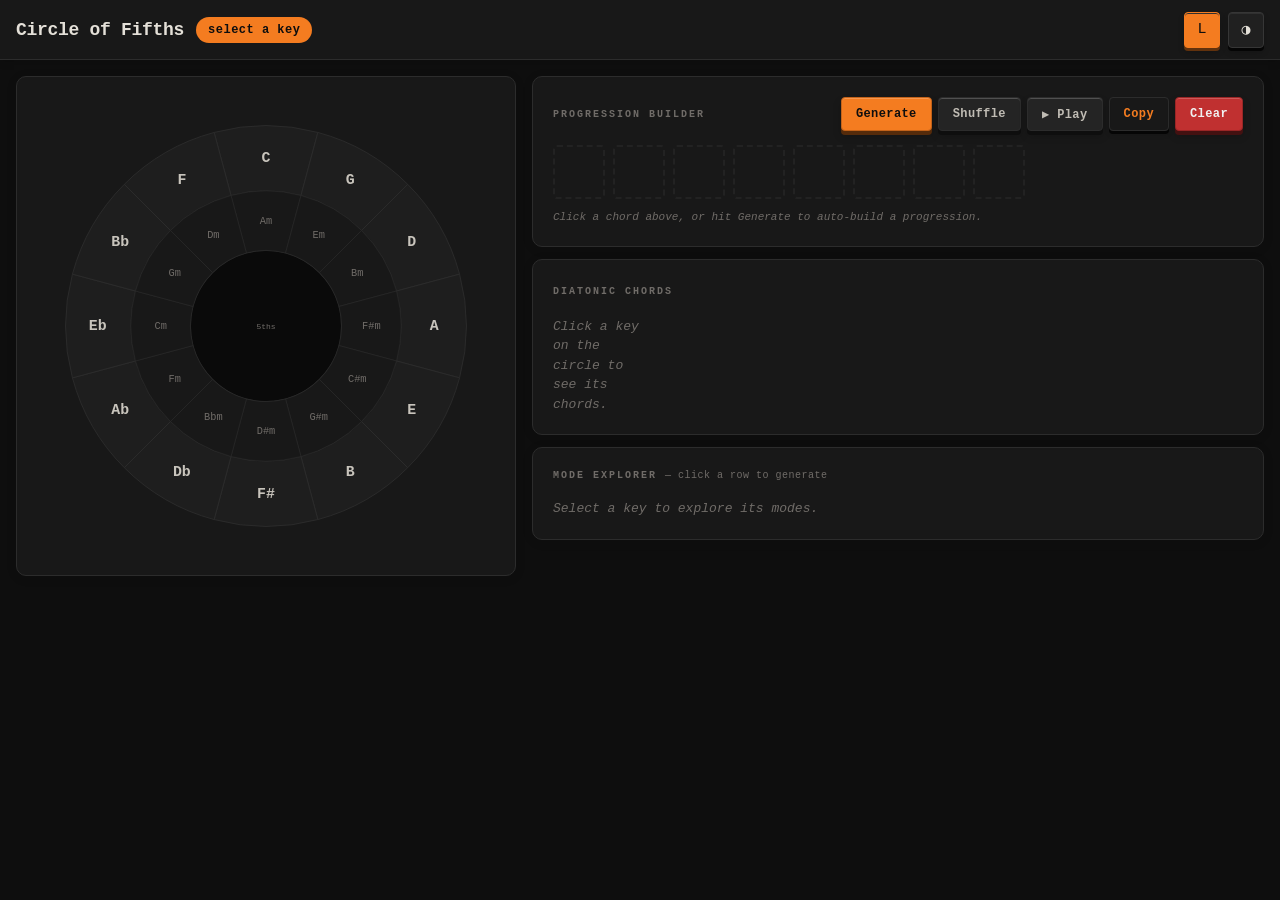
==== commit 936dba15: "Add chord audio playback and KO2-inspired UI redesign Audio playback (Web Audio API — no dependencie" ====
--- a/standalone.html
+++ b/standalone.html
@@ -13,111 +13,111 @@
 
 /* ── Font ─────────────────────────────────────────────────── */
 
-/* ── LIGHT MODE: Warm Parchment Studio ────────────────────── */
+/* ── LIGHT MODE: Game Boy Grey / Calculator Face ─────────── */
 :root {
   /* Core surfaces */
-  --background:            #f2e8d9;
-  --foreground:            #241a0e;
-  --card:                  #fdf8f0;
-  --card-foreground:       #241a0e;
-
-  /* Brand / interactive */
-  --primary:               #a85a18;
-  --primary-foreground:    #fdf8f0;
-  --secondary:             #ddd0bc;
-  --secondary-foreground:  #3e2e1e;
-  --muted:                 #e8dccb;
-  --muted-foreground:      #7a6348;
-  --accent:                #c87535;
-  --accent-foreground:     #160a00;
+  --background:            #c0bdb7;
+  --foreground:            #1a1a1a;
+  --card:                  #d0cdc7;
+  --card-foreground:       #1a1a1a;
+
+  /* Brand / interactive — TE orange X-knob */
+  --primary:               #f47c20;
+  --primary-foreground:    #1a1a1a;
+  --secondary:             #acaaa4;
+  --secondary-foreground:  #1a1a1a;
+  --muted:                 #b8b5af;
+  --muted-foreground:      #565450;
+  --accent:                #f47c20;
+  --accent-foreground:     #1a1a1a;
 
   /* Semantic */
-  --destructive:           #a83232;
-  --destructive-foreground:#fdf8f0;
-  --border:                #c8b094;
-  --input:                 #e0d2ba;
-  --ring:                  #a85a18;
-
-  /* Radius */
-  --radius:                8px;
-  --radius-lg:             14px;
-  --radius-xl:             20px;
+  --destructive:           #c03030;
+  --destructive-foreground:#f0f0f0;
+  --border:                #9a9892;
+  --input:                 #b0ada7;
+  --ring:                  #f47c20;
+
+  /* Radius — sharp industrial */
+  --radius:                4px;
+  --radius-lg:             6px;
+  --radius-xl:             10px;
   --radius-full:           9999px;
 
-  /* Keycap button tokens */
-  --btn-face:              #e8dcc8;
-  --btn-face-hover:        #ddd0b8;
-  --btn-border-top:        #f0e8d8;
-  --btn-border:            #b8a080;
-  --btn-shadow:            #96805a;
-  --btn-text:              #241a0e;
+  /* Keycap button tokens — calculator plastic */
+  --btn-face:              #c8c5be;
+  --btn-face-hover:        #bab7b0;
+  --btn-border-top:        #dedad4;
+  --btn-border:            #8a8880;
+  --btn-shadow:            #6a6860;
+  --btn-text:              #1a1a1a;
 
   /* Music quality semantic */
-  --color-maj:             #c07028;
-  --color-min:             #706080;
-  --color-dim:             #a03030;
+  --color-maj:             #e06a10;
+  --color-min:             #5a7ea8;
+  --color-dim:             #b03030;
 
   /* Circle highlights */
-  --circle-selected-fill:  #6b3a10;
-  --circle-fifth-fill:     #1a3020;
-  --circle-fourth-fill:    #1a2535;
-  --circle-minor-sel-fill: #3e2a12;
-  --circle-base-fill:      #e0d4be;
-  --circle-base-fill-hover:#d4c8a8;
-  --circle-minor-fill:     #e8deca;
-  --circle-minor-hover:    #dcd0b8;
-  --circle-label:          #5a4530;
-  --circle-label-sel:      #f0e4cc;
-  --circle-center:         #f2e8d4;
+  --circle-selected-fill:  #d07030;
+  --circle-fifth-fill:     #8aaa88;
+  --circle-fourth-fill:    #88a0b8;
+  --circle-minor-sel-fill: #c89060;
+  --circle-base-fill:      #c8c5bf;
+  --circle-base-fill-hover:#b8b5af;
+  --circle-minor-fill:     #c0bdb7;
+  --circle-minor-hover:    #b0ada7;
+  --circle-label:          #2a2a2a;
+  --circle-label-sel:      #1a1a1a;
+  --circle-center:         #d4d1cb;
 
   /* Font */
-  --font: 'Courier New', 'Courier', monospace;
-}
-
-/* ── DARK MODE: Warm Studio / Recording Booth ─────────────── */
+  --font: 'Space Mono', 'Courier New', 'Courier', monospace;
+}
+
+/* ── DARK MODE: Powered-On Device / Backlit Display ──────── */
 [data-theme="dark"] {
-  --background:            #141009;
-  --foreground:            #ecdfc8;
-  --card:                  #1c1610;
-  --card-foreground:       #ecdfc8;
-
-  --primary:               #d4922a;
-  --primary-foreground:    #0e0a04;
-  --secondary:             #2c2418;
-  --secondary-foreground:  #c8b898;
-  --muted:                 #1e1810;
-  --muted-foreground:      #8a7860;
-  --accent:                #c87535;
-  --accent-foreground:     #f0e4cc;
-
-  --destructive:           #b83838;
-  --destructive-foreground:#fdf8f0;
-  --border:                #382e1e;
-  --input:                 #281e12;
-  --ring:                  #d4922a;
-
-  --btn-face:              #241c12;
-  --btn-face-hover:        #30261a;
-  --btn-border-top:        #38301e;
-  --btn-border:            #483820;
-  --btn-shadow:            #0a0804;
-  --btn-text:              #ecdfc8;
-
-  --color-maj:             #d4922a;
-  --color-min:             #9a8aaa;
-  --color-dim:             #d06060;
-
-  --circle-selected-fill:  #5a3810;
-  --circle-fifth-fill:     #162a18;
-  --circle-fourth-fill:    #141e2e;
-  --circle-minor-sel-fill: #3a2810;
-  --circle-base-fill:      #221a10;
-  --circle-base-fill-hover:#2e2414;
-  --circle-minor-fill:     #1a1408;
-  --circle-minor-hover:    #261e10;
-  --circle-label:          #c8b090;
-  --circle-label-sel:      #f0e4cc;
-  --circle-center:         #100c06;
+  --background:            #0e0e0e;
+  --foreground:            #e4e0d8;
+  --card:                  #181818;
+  --card-foreground:       #e4e0d8;
+
+  --primary:               #f47c20;
+  --primary-foreground:    #0e0e0e;
+  --secondary:             #242424;
+  --secondary-foreground:  #c0bcb4;
+  --muted:                 #1c1c1c;
+  --muted-foreground:      #706c68;
+  --accent:                #f47c20;
+  --accent-foreground:     #e4e0d8;
+
+  --destructive:           #c03030;
+  --destructive-foreground:#f0f0f0;
+  --border:                #2c2c2c;
+  --input:                 #202020;
+  --ring:                  #f47c20;
+
+  --btn-face:              #202020;
+  --btn-face-hover:        #2a2a2a;
+  --btn-border-top:        #303030;
+  --btn-border:            #363636;
+  --btn-shadow:            #050505;
+  --btn-text:              #e4e0d8;
+
+  --color-maj:             #f47c20;
+  --color-min:             #5888b8;
+  --color-dim:             #d05050;
+
+  --circle-selected-fill:  #3a1e00;
+  --circle-fifth-fill:     #142814;
+  --circle-fourth-fill:    #121824;
+  --circle-minor-sel-fill: #2a1800;
+  --circle-base-fill:      #1e1e1e;
+  --circle-base-fill-hover:#282828;
+  --circle-minor-fill:     #181818;
+  --circle-minor-hover:    #222222;
+  --circle-label:          #c8c4bc;
+  --circle-label-sel:      #f4f0e8;
+  --circle-center:         #0a0a0a;
 }
 
 /* ── Reset ────────────────────────────────────────────────── */
@@ -895,6 +895,55 @@
 .barre-bar        { stroke: var(--primary); stroke-width: 10; stroke-linecap: round; opacity: 0.85; }
 .fret-number      { fill: var(--muted-foreground); font-size: 9px; font-family: var(--font); }
 
+/* ── Audio play buttons ───────────────────────────────────── */
+
+.btn-play-chord {
+  display: block;
+  width: 100%;
+  padding: 3px 0;
+  margin-top: 4px;
+  background: var(--btn-face);
+  border: 1px solid var(--btn-border);
+  border-radius: var(--radius);
+  color: var(--primary);
+  font-size: 9px;
+  font-family: var(--font);
+  font-weight: 700;
+  letter-spacing: 0.5px;
+  cursor: pointer;
+  box-shadow: 0 2px 0 var(--btn-shadow);
+  opacity: 0;
+  transition: opacity 0.15s, transform 0.07s ease, box-shadow 0.07s ease, background-color 0.12s;
+}
+.chord-card:hover .btn-play-chord { opacity: 1; }
+.btn-play-chord:hover {
+  background: var(--btn-face-hover);
+  border-color: var(--primary);
+}
+.btn-play-chord:active {
+  transform: translateY(1px);
+  box-shadow: 0 1px 0 var(--btn-shadow);
+}
+
+.prog-play {
+  font-size: 8px;
+  padding: 1px 5px;
+  background: transparent;
+  border: 1px solid var(--border);
+  border-radius: var(--radius);
+  color: var(--primary);
+  font-family: var(--font);
+  cursor: pointer;
+  opacity: 0;
+  transition: opacity 0.15s;
+  line-height: 1.4;
+}
+.prog-slot--filled:hover .prog-play { opacity: 1; }
+.prog-play:hover {
+  background: var(--btn-face);
+  border-color: var(--primary);
+}
+
   </style>
 </head>
 <body>
@@ -927,6 +976,7 @@
           <div class="progression-actions">
             <button class="btn btn--primary" id="btn-generate" title="Auto-generate a chord progression">Generate</button>
             <button class="btn btn--tonal" id="btn-shuffle" title="Shuffle to a different progression">Shuffle</button>
+            <button class="btn btn--tonal" id="btn-play-all" title="Play all chords in the progression">&#9654; Play</button>
             <button class="btn btn--ghost" id="btn-copy" title="Copy chord names to clipboard">Copy</button>
             <button class="btn btn--danger" id="btn-clear">Clear</button>
           </div>
@@ -1455,6 +1505,10 @@
               'data-mode-name="' + chord.modeName + '" ' +
               'data-quality="' + chord.quality + '">' +
         'Diagram' +
+      '</button>' +
+      '<button class="btn-play-chord" data-voicing-key="' + chord.voicingKey + '" ' +
+              'title="Play ' + chord.chordName + '">' +
+        '&#9654; Play' +
       '</button>';
 
     grid.appendChild(card);
@@ -1554,6 +1608,10 @@
   return _progression.map(function(c) { return c.chordName; }).join(' - ');
 }
 
+function getProgression() {
+  return _progression.slice();
+}
+
 // ---------------------------------------------------------------
 // renderProgression()
 // Renders the progression slot strip into #progression-slots.
@@ -1585,9 +1643,16 @@
       nameEl.className = 'prog-name';
       nameEl.textContent = chord.chordName;
 
+      var playBtn = document.createElement('button');
+      playBtn.className = 'prog-play';
+      playBtn.dataset.voicingKey = chord.voicingKey;
+      playBtn.title = 'Play ' + chord.chordName;
+      playBtn.innerHTML = '&#9654;';
+
       slot.appendChild(removeBtn);
       slot.appendChild(romanEl);
       slot.appendChild(nameEl);
+      slot.appendChild(playBtn);
     } else {
       slot.className = 'prog-slot prog-slot--empty';
     }
@@ -1614,6 +1679,66 @@
   hint.style.display = _progression.length === 0 ? 'block' : 'none';
 }
 
+  </script>
+
+  <script>
+/* ── audio.js ─────────────────────────────────────────── */
+(function() {
+  var _ctx = null;
+  function getCtx() {
+    if (!_ctx) _ctx = new (window.AudioContext || window.webkitAudioContext)();
+    if (_ctx.state === 'suspended') _ctx.resume();
+    return _ctx;
+  }
+  var OPEN_MIDI = [40, 45, 50, 55, 59, 64];
+  function midiToFreq(midi) { return 440 * Math.pow(2, (midi - 69) / 12); }
+  function playNote(ctx, freq, startTime, duration) {
+    var osc = ctx.createOscillator();
+    var gain = ctx.createGain();
+    osc.type = 'triangle';
+    osc.frequency.value = freq;
+    gain.gain.setValueAtTime(0.001, startTime);
+    gain.gain.exponentialRampToValueAtTime(0.20, startTime + 0.012);
+    gain.gain.exponentialRampToValueAtTime(0.09, startTime + 0.18);
+    gain.gain.exponentialRampToValueAtTime(0.001, startTime + duration);
+    osc.connect(gain);
+    gain.connect(ctx.destination);
+    osc.start(startTime);
+    osc.stop(startTime + duration + 0.05);
+  }
+  window.playChord = function(voicingKey) {
+    if (!(window.AudioContext || window.webkitAudioContext)) return;
+    if (typeof getVoicing !== 'function') return;
+    var voicing = getVoicing(voicingKey);
+    var ctx = getCtx();
+    var now = ctx.currentTime;
+    for (var i = 0; i < 6; i++) {
+      var fret = voicing.frets[i];
+      if (fret === -1) continue;
+      var midi = OPEN_MIDI[i] + fret + (voicing.baseFret - 1);
+      playNote(ctx, midiToFreq(midi), now + i * 0.030, 1.8);
+    }
+  };
+  window.playProgression = function(chords, bpm) {
+    if (!(window.AudioContext || window.webkitAudioContext)) return;
+    if (!chords || !chords.length) return;
+    if (typeof getVoicing !== 'function') return;
+    var ctx = getCtx();
+    var secPerBeat = 60 / (bpm || 72);
+    var beatsPerChord = 4;
+    var chordDuration = secPerBeat * beatsPerChord;
+    chords.forEach(function(chord, i) {
+      var voicing = getVoicing(chord.voicingKey);
+      var chordStart = ctx.currentTime + i * chordDuration;
+      for (var s = 0; s < 6; s++) {
+        var fret = voicing.frets[s];
+        if (fret === -1) continue;
+        var midi = OPEN_MIDI[s] + fret + (voicing.baseFret - 1);
+        playNote(ctx, midiToFreq(midi), chordStart + s * 0.030, chordDuration - 0.12);
+      }
+    });
+  };
+})();
   </script>
 
   <script>
@@ -2177,6 +2302,68 @@
   </script>
 
   <script>
+/* audio.js — Web Audio API chord synthesis */
+(function() {
+  var _ctx = null;
+  function getCtx() {
+    if (!_ctx) _ctx = new (window.AudioContext || window.webkitAudioContext)();
+    if (_ctx.state === 'suspended') _ctx.resume();
+    return _ctx;
+  }
+  var OPEN_MIDI = [40, 45, 50, 55, 59, 64];
+  function midiToFreq(midi) {
+    return 440 * Math.pow(2, (midi - 69) / 12);
+  }
+  function playNote(ctx, freq, startTime, duration) {
+    var osc  = ctx.createOscillator();
+    var gain = ctx.createGain();
+    osc.type = 'triangle';
+    osc.frequency.value = freq;
+    gain.gain.setValueAtTime(0.001, startTime);
+    gain.gain.exponentialRampToValueAtTime(0.20, startTime + 0.012);
+    gain.gain.exponentialRampToValueAtTime(0.09, startTime + 0.18);
+    gain.gain.exponentialRampToValueAtTime(0.001, startTime + duration);
+    osc.connect(gain);
+    gain.connect(ctx.destination);
+    osc.start(startTime);
+    osc.stop(startTime + duration + 0.05);
+  }
+  window.playChord = function(voicingKey) {
+    if (!(window.AudioContext || window.webkitAudioContext)) return;
+    if (typeof getVoicing !== 'function') return;
+    var voicing = getVoicing(voicingKey);
+    var ctx = getCtx();
+    var now = ctx.currentTime;
+    for (var i = 0; i < 6; i++) {
+      var fret = voicing.frets[i];
+      if (fret === -1) continue;
+      var midi = OPEN_MIDI[i] + fret + (voicing.baseFret - 1);
+      playNote(ctx, midiToFreq(midi), now + i * 0.030, 1.8);
+    }
+  };
+  window.playProgression = function(chords, bpm) {
+    if (!(window.AudioContext || window.webkitAudioContext)) return;
+    if (!chords || !chords.length) return;
+    if (typeof getVoicing !== 'function') return;
+    var ctx = getCtx();
+    var secPerBeat = 60 / (bpm || 72);
+    var beatsPerChord = 4;
+    var chordDuration = secPerBeat * beatsPerChord;
+    chords.forEach(function(chord, i) {
+      var voicing = getVoicing(chord.voicingKey);
+      var chordStart = ctx.currentTime + i * chordDuration;
+      for (var s = 0; s < 6; s++) {
+        var fret = voicing.frets[s];
+        if (fret === -1) continue;
+        var midi = OPEN_MIDI[s] + fret + (voicing.baseFret - 1);
+        playNote(ctx, midiToFreq(midi), chordStart + s * 0.030, chordDuration - 0.12);
+      }
+    });
+  };
+})();
+</script>
+
+  <script>
 /* ── app.js ───────────────────────────────────────────── */
 /* =============================================================
    app.js — Main controller
@@ -2222,6 +2409,7 @@
   // ── Event: chord card clicked (add to progression) ─────────
   document.getElementById('chord-grid').addEventListener('click', function(e) {
     if (e.target.matches('.btn-diagram') || e.target.closest('.btn-diagram')) return;
+    if (e.target.matches('.btn-play-chord') || e.target.closest('.btn-play-chord')) return;
 
     var card = e.target.closest('.chord-card');
     if (!card) return;
@@ -2241,6 +2429,29 @@
     if (!btn) return;
     e.stopPropagation();
     openDiagramModal(btn.dataset.voicingKey, btn.dataset.chordName, btn.dataset.modeName);
+  });
+
+  // ── Event: Play chord button on chord card ──────────────────
+  document.getElementById('chord-grid').addEventListener('click', function(e) {
+    var btn = e.target.closest('.btn-play-chord');
+    if (!btn) return;
+    e.stopPropagation();
+    if (typeof playChord === 'function') playChord(btn.dataset.voicingKey);
+  });
+
+  // ── Event: Play button on progression slot ──────────────────
+  document.getElementById('progression-slots').addEventListener('click', function(e) {
+    var btn = e.target.closest('.prog-play');
+    if (!btn) return;
+    e.stopPropagation();
+    if (typeof playChord === 'function') playChord(btn.dataset.voicingKey);
+  });
+
+  // ── Event: Play All progression ─────────────────────────────
+  document.getElementById('btn-play-all').addEventListener('click', function() {
+    var chords = getProgression();
+    if (!chords.length) { flashBtn(this, 'Empty!'); return; }
+    if (typeof playProgression === 'function') playProgression(chords);
   });
 
   // ── Event: Mode row clicked (generate mode-specific) ───────
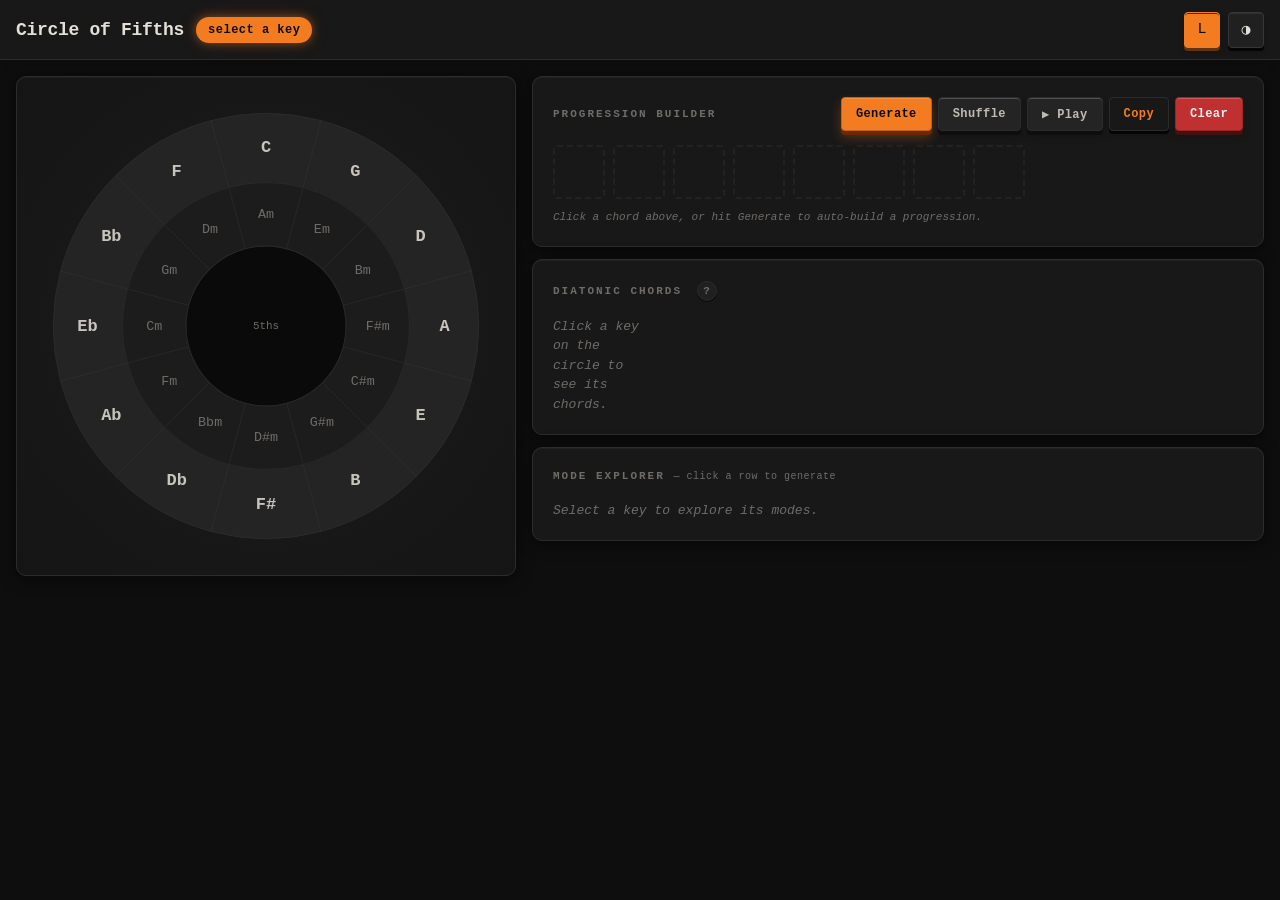
==== commit 5ceb7c41: "Feature+UI: minor keys, circle chord picker, theory guide, next-chord suggestions, VST aesthetic Fun" ====
--- a/standalone.html
+++ b/standalone.html
@@ -107,14 +107,14 @@
   --color-min:             #5888b8;
   --color-dim:             #d05050;
 
-  --circle-selected-fill:  #3a1e00;
-  --circle-fifth-fill:     #142814;
-  --circle-fourth-fill:    #121824;
-  --circle-minor-sel-fill: #2a1800;
-  --circle-base-fill:      #1e1e1e;
-  --circle-base-fill-hover:#282828;
-  --circle-minor-fill:     #181818;
-  --circle-minor-hover:    #222222;
+  --circle-selected-fill:  #6b2500;
+  --circle-fifth-fill:     #1d4a22;
+  --circle-fourth-fill:    #1a2d60;
+  --circle-minor-sel-fill: #502800;
+  --circle-base-fill:      #242424;
+  --circle-base-fill-hover:#2e2e2e;
+  --circle-minor-fill:     #1c1c1c;
+  --circle-minor-hover:    #262626;
   --circle-label:          #c8c4bc;
   --circle-label-sel:      #f4f0e8;
   --circle-center:         #0a0a0a;
@@ -262,7 +262,7 @@
 .panel--circle { animation: panel-in 0.45s 0.02s cubic-bezier(0.2,0,0,1) both; }
 
 .panel-title {
-  font-size: 10px;
+  font-size: 11px;
   font-weight: 700;
   letter-spacing: 2px;
   text-transform: uppercase;
@@ -287,7 +287,8 @@
   display: flex;
   justify-content: center;
   align-items: center;
-  padding: 20px;
+  padding: 6px;
+  background: radial-gradient(ellipse at center, var(--card) 55%, color-mix(in srgb, var(--card) 70%, var(--background)) 100%);
 }
 #circle-svg {
   max-width: 100%;
@@ -306,10 +307,24 @@
 .arc-major:hover { fill: var(--circle-base-fill-hover); }
 .arc-major.selected {
   fill: var(--circle-selected-fill);
-  filter: drop-shadow(0 0 10px rgba(180,130,40,0.5));
+  animation: arc-select-pulse 0.45s ease forwards;
 }
 .arc-major.neighbor-fifth  { fill: var(--circle-fifth-fill); }
 .arc-major.neighbor-fourth { fill: var(--circle-fourth-fill); }
+
+@keyframes arc-select-pulse {
+  0%   { filter: drop-shadow(0 0 2px rgba(244,124,32,0.2)); }
+  40%  { filter: drop-shadow(0 0 22px rgba(244,124,32,0.95)); }
+  100% { filter: drop-shadow(0 0 12px rgba(244,124,32,0.5)); }
+}
+
+/* Hover pill — appears on group hover, label fades */
+.arc-add-pill { opacity: 0; pointer-events: none; transition: opacity 0.18s; cursor: pointer; }
+.arc-group:hover .arc-label-major,
+.arc-group:hover .arc-label-minor { opacity: 0; transition: opacity 0.15s; pointer-events: none; }
+.arc-group:hover .arc-add-pill { opacity: 1; pointer-events: auto; }
+.arc-group:hover .arc-major { filter: drop-shadow(0 0 6px rgba(244,124,32,0.25)); }
+.arc-group:hover .arc-minor { filter: drop-shadow(0 0 4px rgba(244,124,32,0.15)); }
 
 .arc-minor {
   fill: var(--circle-minor-fill);
@@ -319,7 +334,7 @@
   transition: fill 0.18s ease;
 }
 .arc-minor:hover { fill: var(--circle-minor-hover); }
-.arc-minor.selected { fill: var(--circle-minor-sel-fill); }
+.arc-minor.selected { fill: var(--circle-minor-sel-fill); animation: arc-select-pulse 0.45s ease forwards; }
 .arc-minor.neighbor-fifth  {
   fill: color-mix(in srgb, var(--circle-fifth-fill) 60%, var(--circle-minor-fill));
 }
@@ -329,7 +344,7 @@
 
 .arc-label-major {
   fill: var(--circle-label);
-  font-size: 13px;
+  font-size: 14px;
   font-weight: 700;
   font-family: var(--font);
   text-anchor: middle;
@@ -340,7 +355,7 @@
 }
 .arc-label-minor {
   fill: var(--muted-foreground);
-  font-size: 9px;
+  font-size: 11px;
   font-weight: 400;
   font-family: var(--font);
   text-anchor: middle;
@@ -358,7 +373,7 @@
 }
 .circle-center-text {
   fill: var(--muted-foreground);
-  font-size: 7px;
+  font-size: 9px;
   font-family: var(--font);
   text-anchor: middle;
   dominant-baseline: central;
@@ -419,7 +434,7 @@
 
 .chord-roman {
   display: block;
-  font-size: 9px;
+  font-size: 11px;
   font-weight: 700;
   letter-spacing: 0.5px;
   margin-bottom: 4px;
@@ -438,7 +453,7 @@
 }
 .chord-mode-name {
   display: block;
-  font-size: 8px;
+  font-size: 10px;
   color: var(--muted-foreground);
   line-height: 1.2;
   margin-bottom: 5px;
@@ -525,7 +540,7 @@
   line-height: 1.2;
 }
 .mode-roman {
-  font-size: 9px;
+  font-size: 11px;
   color: var(--muted-foreground);
   font-weight: 400;
   display: block;
@@ -667,8 +682,9 @@
 }
 
 @keyframes slot-enter {
-  from { opacity: 0; transform: translateY(-10px) scale(0.88); }
-  to   { opacity: 1; transform: translateY(0) scale(1); }
+  0%   { opacity: 0; transform: translateY(-12px) scale(0.85); }
+  60%  { transform: translateY(3px) scale(1.03); }
+  100% { opacity: 1; transform: translateY(0) scale(1); }
 }
 
 .prog-slot {
@@ -696,7 +712,7 @@
     0 3px 0 var(--btn-shadow),
     0 4px 6px rgba(0,0,0,0.12);
   cursor: default;
-  animation: slot-enter 0.22s cubic-bezier(0.2,0,0,1) both;
+  animation: slot-enter 0.3s cubic-bezier(0.34,1.56,0.64,1) both;
   transition: border-color 0.15s;
 }
 .prog-slot--filled:hover { border-color: var(--destructive); }
@@ -944,6 +960,179 @@
   border-color: var(--primary);
 }
 
+/* ── VST / Hardware Retro Aesthetic (dark mode enhancements) ── */
+[data-theme="dark"] .panel {
+  box-shadow: 0 2px 16px rgba(0,0,0,0.6), inset 0 1px 0 rgba(255,255,255,0.04);
+}
+[data-theme="dark"] .btn--primary {
+  box-shadow:
+    inset 0 1px 0 rgba(255,255,255,0.15),
+    0 4px 0 #6a2800,
+    0 6px 12px rgba(244,124,32,0.3);
+}
+[data-theme="dark"] .header-key {
+  box-shadow: 0 0 10px rgba(244,124,32,0.45), 0 0 20px rgba(244,124,32,0.15);
+}
+[data-theme="dark"] .chord-card--maj { border-top: 2px solid var(--color-maj); }
+[data-theme="dark"] .chord-card--min { border-top: 2px solid var(--color-min); }
+[data-theme="dark"] .chord-card--dim { border-top: 2px solid var(--color-dim); }
+[data-theme="dark"] .prog-slot--filled {
+  background: #111;
+  box-shadow: inset 0 2px 4px rgba(0,0,0,0.6), 0 0 4px rgba(244,124,32,0.06);
+  border-color: #333;
+}
+[data-theme="dark"] .arc-major.selected {
+  filter: drop-shadow(0 0 14px rgba(244,124,32,0.7));
+}
+
+/* ── Next Chord Suggestions ──────────────────────────────── */
+.next-chord-strip {
+  display: flex;
+  align-items: center;
+  gap: 8px;
+  margin-top: 10px;
+  flex-wrap: wrap;
+  padding: 6px 0 2px;
+}
+.next-chord-label {
+  font-size: 10px;
+  font-weight: 700;
+  letter-spacing: 1.5px;
+  text-transform: uppercase;
+  color: var(--muted-foreground);
+  flex-shrink: 0;
+}
+@keyframes pill-enter {
+  from { opacity: 0; transform: translateX(-8px) scale(0.9); }
+  to   { opacity: 1; transform: translateX(0) scale(1); }
+}
+.next-chord-pill {
+  animation: pill-enter 0.2s cubic-bezier(0.2,0,0,1) both;
+  display: inline-flex;
+  align-items: center;
+  gap: 4px;
+  padding: 4px 10px;
+  border-radius: var(--radius-full);
+  font-size: 11px;
+  font-family: var(--font);
+  font-weight: 700;
+  cursor: pointer;
+  border: 1px solid var(--border);
+  background: var(--muted);
+  color: var(--foreground);
+  box-shadow: 0 2px 0 var(--btn-shadow);
+  transition: transform 0.08s ease, box-shadow 0.08s ease, background-color 0.12s;
+  white-space: nowrap;
+}
+.next-chord-pill:hover {
+  background: var(--btn-face-hover);
+  transform: translateY(-1px);
+  box-shadow: 0 3px 0 var(--btn-shadow);
+}
+.next-chord-pill:active { transform: translateY(1px); box-shadow: 0 1px 0 var(--btn-shadow); }
+.next-chord-pill--maj .pill-roman { color: var(--color-maj); }
+.next-chord-pill--min .pill-roman { color: var(--color-min); }
+.next-chord-pill--dim .pill-roman { color: var(--color-dim); }
+.pill-roman { font-size: 10px; }
+
+/* ── Theory Guide Modal ───────────────────────────────────── */
+.modal--theory {
+  max-width: 520px;
+  max-height: 80vh;
+  overflow-y: auto;
+  text-align: left;
+}
+.theory-section {
+  margin-bottom: 20px;
+  padding-bottom: 20px;
+  border-bottom: 1px solid var(--border);
+}
+.theory-section:last-child { border-bottom: none; margin-bottom: 0; padding-bottom: 0; }
+.theory-section p { font-size: 12px; line-height: 1.7; color: var(--foreground); }
+.theory-h4 {
+  font-size: 10px;
+  font-weight: 700;
+  letter-spacing: 1.5px;
+  text-transform: uppercase;
+  color: var(--primary);
+  margin-bottom: 10px;
+}
+.theory-numeral-grid {
+  display: grid;
+  grid-template-columns: 38px 1fr;
+  gap: 6px 12px;
+  align-items: center;
+  margin-top: 10px;
+  font-size: 12px;
+}
+.tn {
+  display: inline-flex;
+  align-items: center;
+  justify-content: center;
+  width: 32px;
+  height: 28px;
+  border-radius: var(--radius);
+  font-size: 12px;
+  font-weight: 700;
+  border: 1px solid var(--border);
+  background: var(--muted);
+}
+.tn--maj { color: var(--color-maj); }
+.tn--min { color: var(--color-min); }
+.tn--dim { color: var(--color-dim); }
+.theory-accent-orange { color: var(--color-maj); font-weight: 700; }
+.theory-accent-green  { color: #4aaa60; font-weight: 700; }
+.theory-accent-blue   { color: var(--color-min); font-weight: 700; }
+.theory-table {
+  width: 100%;
+  border-collapse: collapse;
+  font-size: 12px;
+  margin-top: 10px;
+}
+.theory-table td {
+  padding: 6px 8px;
+  border-bottom: 1px solid var(--border);
+  vertical-align: top;
+}
+.theory-table tr:last-child td { border-bottom: none; }
+.theory-table td:first-child {
+  font-weight: 700;
+  color: var(--primary);
+  white-space: nowrap;
+  padding-right: 14px;
+  width: 44%;
+}
+.theory-modal-title {
+  font-size: 22px;
+  font-weight: 700;
+  color: var(--primary);
+  margin-bottom: 16px;
+  letter-spacing: -0.5px;
+}
+
+/* ? info button */
+.btn--icon-xs {
+  width: 20px;
+  height: 20px;
+  font-size: 11px;
+  padding: 0;
+  display: inline-flex;
+  align-items: center;
+  justify-content: center;
+  border-radius: 50%;
+  border: 1px solid var(--border);
+  background: var(--btn-face);
+  color: var(--muted-foreground);
+  cursor: pointer;
+  vertical-align: middle;
+  margin-left: 6px;
+  box-shadow: 0 1px 0 var(--btn-shadow);
+  font-family: var(--font);
+  font-weight: 700;
+  transition: color 0.12s, border-color 0.12s;
+}
+.btn--icon-xs:hover { color: var(--primary); border-color: var(--primary); }
+
   </style>
 </head>
 <body>
@@ -964,8 +1153,8 @@
     <section class="panel panel--circle" aria-label="Circle of Fifths">
       <svg id="circle-svg"
            viewBox="-200 -200 400 400"
-           width="460" height="460"
-           aria-label="Interactive Circle of Fifths"></svg>
+           width="500" height="500"
+           aria-label="Interactive Circle of Fifths — click outer ring for major key, inner ring for minor key"></svg>
     </section>
 
     <div class="panel-stack">
@@ -982,12 +1171,16 @@
           </div>
         </div>
         <div class="progression-slots" id="progression-slots" aria-live="polite"></div>
+        <div class="next-chord-strip" id="next-chord-strip" style="display:none" aria-live="polite">
+          <span class="next-chord-label">Next:</span>
+          <div class="next-chord-pills" id="next-chord-pills"></div>
+        </div>
         <p class="progression-hint" id="progression-hint">Click a chord above, or hit Generate to auto-build a progression.</p>
         <div class="explanation-panel" id="explanation-panel" style="display:none" aria-live="polite"></div>
       </section>
 
       <section class="panel panel--chords" aria-live="polite">
-        <h2 class="panel-title">Diatonic Chords <span id="key-label"></span></h2>
+        <h2 class="panel-title">Diatonic Chords <span id="key-label"></span><button class="btn--icon-xs" id="btn-theory-help" title="Open music theory guide — Roman numerals, circle connections, common progressions">?</button></h2>
         <div class="chord-grid" id="chord-grid">
           <p class="placeholder">Click a key on the circle to see its chords.</p>
         </div>
@@ -1015,11 +1208,56 @@
     </div>
   </div>
 
+  <div class="modal-overlay" id="theory-modal-overlay" hidden role="presentation">
+    <div class="modal modal--theory" role="dialog" aria-modal="true" aria-labelledby="theory-modal-heading">
+      <button class="modal-close" id="theory-modal-close" aria-label="Close theory guide">&#x2715;</button>
+      <h3 class="theory-modal-title" id="theory-modal-heading">Theory Guide</h3>
+
+      <div class="theory-section">
+        <h4 class="theory-h4">Roman Numerals — I, ii, IV, V…</h4>
+        <p>Each number represents a <strong>scale degree</strong>. <strong>UPPERCASE = major chord, lowercase = minor</strong>, ° = diminished. The same progression (e.g. I–V–vi–IV) works in any key.</p>
+        <div class="theory-numeral-grid">
+          <span class="tn tn--maj">I</span><span><strong>Tonic</strong> — home base, most stable</span>
+          <span class="tn tn--min">ii</span><span><strong>Supertonic</strong> — mild tension, leads to V</span>
+          <span class="tn tn--min">iii</span><span><strong>Mediant</strong> — emotional colour, used sparingly</span>
+          <span class="tn tn--maj">IV</span><span><strong>Subdominant</strong> — warm, stable, contra-home</span>
+          <span class="tn tn--maj">V</span><span><strong>Dominant</strong> — strong pull back to I (tension)</span>
+          <span class="tn tn--min">vi</span><span><strong>Submediant</strong> — emotional relative minor of I</span>
+          <span class="tn tn--dim">vii°</span><span><strong>Leading tone</strong> — maximum tension, wants to resolve</span>
+        </div>
+      </div>
+
+      <div class="theory-section">
+        <h4 class="theory-h4">How the Circle Visualises This</h4>
+        <p>When you select a key, the <span class="theory-accent-orange">orange</span> arc is your <strong>I chord</strong> (home). The <span class="theory-accent-green">green</span> arc clockwise is your <strong>V chord</strong> (dominant — creates tension). The <span class="theory-accent-blue">blue</span> arc counter-clockwise is your <strong>IV chord</strong> (subdominant — warm and stable).</p>
+        <p style="margin-top:8px">Moving <em>counter-clockwise</em> (IV→I→V) resolves tension. Moving <em>clockwise</em> (I→V) builds tension. Jazz uses ii→V→I — three steps counter-clockwise. The circle makes this <em>geography</em> visible.</p>
+      </div>
+
+      <div class="theory-section">
+        <h4 class="theory-h4">Why Major Chords Are Visually Brighter</h4>
+        <p>The <strong>outer (major) ring</strong> uses bolder colours because major keys are the traditional "tonal centres" of Western harmony — they're the primary harmonic home. Minor chords (inner ring) are secondary — emotionally darker, used for contrast or depth. The visual weight mirrors the harmonic weight.</p>
+        <p style="margin-top:8px"><strong>Tip:</strong> Click the inner ring to switch to a minor key perspective. The chord grid recalculates with minor Roman numerals (i, ii°, III, iv, v, VI, VII) and the natural minor scale.</p>
+      </div>
+
+      <div class="theory-section">
+        <h4 class="theory-h4">Common Progressions to Try</h4>
+        <table class="theory-table">
+          <tr><td>I – IV – V – I</td><td>Blues backbone, folk, country — pure primary chords</td></tr>
+          <tr><td>I – V – vi – IV</td><td>Pop anthem (Let It Be, No Woman No Cry, countless more)</td></tr>
+          <tr><td>ii – V – I</td><td>Jazz turnaround — three steps counter-clockwise on the circle</td></tr>
+          <tr><td>i – VI – III – VII</td><td>Epic/cinematic minor — Game of Thrones energy</td></tr>
+          <tr><td>i – iv – VII – III</td><td>Andalusian descent — flamenco &amp; Spanish classical</td></tr>
+        </table>
+      </div>
+    </div>
+  </div>
+
   <script>
     var AppState = {
       currentKey:      null,
       currentKeyIndex: null,
       currentChords:   [],
+      currentIsMinor:  false,
       isLefty:         true,
     };
   </script>
@@ -1138,6 +1376,61 @@
       modeIndex:       degree,
       modeName:        MODE_NAMES[degree],
       modeDescription: MODE_FEEL[MODE_NAMES[degree]],
+      modeColor:       MODE_COLORS[degree],
+      voicingKey:      voicingKey
+    };
+  });
+}
+
+// ---------------------------------------------------------------
+// Natural minor (Aeolian) scale data
+// ---------------------------------------------------------------
+var MINOR_INTERVALS = [0, 2, 3, 5, 7, 8, 10];
+var MINOR_QUALITIES = ['min', 'dim', 'maj', 'min', 'min', 'maj', 'maj'];
+var MINOR_ROMANS    = ['i', 'ii\u00b0', 'III', 'iv', 'v', 'VI', 'VII'];
+var MINOR_MODE_NAMES = ['Aeolian', 'Locrian', 'Ionian', 'Dorian', 'Phrygian', 'Lydian', 'Mixolydian'];
+
+// ---------------------------------------------------------------
+// getDiatonicChordsMinor(minorKey)
+// Returns 7 chord descriptor objects for a natural minor key.
+// Spelling follows the relative major key (correct flats/sharps).
+// ---------------------------------------------------------------
+function getDiatonicChordsMinor(minorKey) {
+  var circleIndex = REL_MINORS.indexOf(minorKey);
+  if (circleIndex === -1) return [];
+  var relativeMajor = CIRCLE[circleIndex]; // used for flat/sharp spelling
+
+  var minorRoot = minorKey.replace(/m$/, '');
+  var normalized = normalizeKey(minorRoot);
+  var rootIndex = CHROMATIC.indexOf(normalized);
+  if (rootIndex === -1) return [];
+
+  return MINOR_INTERVALS.map(function(interval, degree) {
+    var noteIndex = (rootIndex + interval) % 12;
+    var rootNote  = noteNameForKey(noteIndex, relativeMajor);
+    var quality   = MINOR_QUALITIES[degree];
+
+    var chordName;
+    if (quality === 'min') {
+      chordName = rootNote + 'm';
+    } else if (quality === 'dim') {
+      chordName = rootNote + '\u00b0';
+    } else {
+      chordName = rootNote;
+    }
+
+    var voicingKey = quality === 'dim' ? rootNote + 'dim' : chordName;
+    var modeName = MINOR_MODE_NAMES[degree];
+
+    return {
+      degree:          degree + 1,
+      roman:           MINOR_ROMANS[degree],
+      chordName:       chordName,
+      rootNote:        rootNote,
+      quality:         quality,
+      modeIndex:       degree,
+      modeName:        modeName,
+      modeDescription: MODE_FEEL[modeName] || '',
       modeColor:       MODE_COLORS[degree],
       voicingKey:      voicingKey
     };
@@ -1357,6 +1650,40 @@
 // Draws all 24 arc segments + labels into the SVG.
 // Called once on page load.
 // ---------------------------------------------------------------
+// ---------------------------------------------------------------
+// makePill(pos, index, ringType)
+// Creates an SVG <g> hover-pill (orange + button) for adding chords.
+// ---------------------------------------------------------------
+function makePill(pos, index, ringType) {
+  var g = document.createElementNS('http://www.w3.org/2000/svg', 'g');
+  g.setAttribute('class', 'arc-add-pill');
+  g.dataset.index    = index;
+  g.dataset.ringType = ringType;
+
+  var bg = document.createElementNS('http://www.w3.org/2000/svg', 'circle');
+  bg.setAttribute('cx', pos.x);
+  bg.setAttribute('cy', pos.y);
+  bg.setAttribute('r', ringType === 'major' ? '13' : '10');
+  bg.setAttribute('fill', 'var(--primary)');
+  bg.setAttribute('opacity', '0.92');
+  g.appendChild(bg);
+
+  var txt = document.createElementNS('http://www.w3.org/2000/svg', 'text');
+  txt.setAttribute('x', pos.x);
+  txt.setAttribute('y', pos.y);
+  txt.setAttribute('text-anchor', 'middle');
+  txt.setAttribute('dominant-baseline', 'central');
+  txt.setAttribute('fill', '#fff');
+  txt.setAttribute('font-size', ringType === 'major' ? '16' : '13');
+  txt.setAttribute('font-weight', '700');
+  txt.setAttribute('pointer-events', 'none');
+  txt.setAttribute('user-select', 'none');
+  txt.textContent = '+';
+  g.appendChild(txt);
+
+  return g;
+}
+
 function initCircle(svgEl) {
   // Clear any previous content
   while (svgEl.firstChild) svgEl.removeChild(svgEl.firstChild);
@@ -1376,96 +1703,135 @@
   hubText.textContent = '5ths';
   svgEl.appendChild(hubText);
 
-  // Draw 12 major + 12 minor segments
+  // Draw 12 major + 12 minor segments, each wrapped in a <g> group
+  // for hover-pill and group-level hover effects.
   for (var i = 0; i < 12; i++) {
-    // Each key occupies 30°. Key 0 (C) is at the top (−90°).
-    // Segment spans ±15° around each key's center angle.
     var midAngle   = i * 30 - 90;
     var startAngle = midAngle - 15;
     var endAngle   = midAngle + 15;
-
-    var majorKey = CIRCLE[i];
-    var minorKey = REL_MINORS[i];
-
-    // --- Major ring segment ---
+    var majorKey   = CIRCLE[i];
+    var minorKey   = REL_MINORS[i];
+
+    // --- Major ring group ---
+    var majGroup = document.createElementNS('http://www.w3.org/2000/svg', 'g');
+    majGroup.setAttribute('class', 'arc-group arc-group--major');
+
     var majorArc = createArcPath(CIRCLE_MID_R, CIRCLE_OUTER_R, startAngle, endAngle);
     majorArc.setAttribute('class', 'arc-major');
     majorArc.dataset.index    = i;
     majorArc.dataset.key      = majorKey;
     majorArc.dataset.ringType = 'major';
-    svgEl.appendChild(majorArc);
-
-    // Major label
+    majGroup.appendChild(majorArc);
+
     var majorLabel = createArcLabel(CIRCLE_LABEL_MAJ, midAngle, majorKey, 'arc-label-major');
     majorLabel.dataset.index    = i;
     majorLabel.dataset.ringType = 'major';
-    svgEl.appendChild(majorLabel);
-
-    // --- Minor ring segment ---
+    majGroup.appendChild(majorLabel);
+
+    // Hover pill — at same position as label (label fades on group hover)
+    majGroup.appendChild(makePill(polarToXY(CIRCLE_LABEL_MAJ, midAngle), i, 'major'));
+
+    svgEl.appendChild(majGroup);
+
+    // --- Minor ring group ---
+    var minGroup = document.createElementNS('http://www.w3.org/2000/svg', 'g');
+    minGroup.setAttribute('class', 'arc-group arc-group--minor');
+
     var minorArc = createArcPath(CIRCLE_INNER_R, CIRCLE_MID_R, startAngle, endAngle);
     minorArc.setAttribute('class', 'arc-minor');
     minorArc.dataset.index    = i;
     minorArc.dataset.key      = minorKey;
     minorArc.dataset.ringType = 'minor';
-    svgEl.appendChild(minorArc);
-
-    // Minor label
+    minGroup.appendChild(minorArc);
+
     var minorLabel = createArcLabel(CIRCLE_LABEL_MIN, midAngle, minorKey, 'arc-label-minor');
     minorLabel.dataset.index    = i;
     minorLabel.dataset.ringType = 'minor';
-    svgEl.appendChild(minorLabel);
+    minGroup.appendChild(minorLabel);
+
+    // Hover pill — at same position as minor label
+    minGroup.appendChild(makePill(polarToXY(CIRCLE_LABEL_MIN, midAngle), i, 'minor'));
+
+    svgEl.appendChild(minGroup);
   }
 
-  // Attach single delegated click handler on the SVG
+  // Delegated click handler
   svgEl.addEventListener('click', function(e) {
     var target = e.target;
+
+    // Check if a hover-pill was clicked (add chord, keep key context)
+    var pill = target.closest ? target.closest('.arc-add-pill') : null;
+    if (pill && pill.dataset.index !== undefined) {
+      svgEl.dispatchEvent(new CustomEvent('chordAddedFromCircle', {
+        detail: {
+          circleIndex: parseInt(pill.dataset.index, 10),
+          isMinor:     pill.dataset.ringType === 'minor'
+        },
+        bubbles: true
+      }));
+      return;
+    }
+
+    // Regular arc or label click — select key (dual action: also adds tonic)
     var index = target.dataset && target.dataset.index;
     if (index === undefined || index === null || index === '') return;
-    selectKey(svgEl, parseInt(index, 10));
+    var isMinor = target.dataset.ringType === 'minor';
+    selectKey(svgEl, parseInt(index, 10), isMinor);
   });
 }
 
 // ---------------------------------------------------------------
-// selectKey(svgEl, circleIndex)
-// Updates visual state of all segments and dispatches keySelected.
-// ---------------------------------------------------------------
-function selectKey(svgEl, circleIndex) {
+// selectKey(svgEl, circleIndex, isMinor)
+// Updates visual state and dispatches keySelected.
+// isMinor=true → select only the inner (minor) ring arc.
+// isMinor=false → select both rings (major + relative minor).
+// ---------------------------------------------------------------
+function selectKey(svgEl, circleIndex, isMinor) {
   var neighbors = getNeighborIndices(circleIndex);
 
-  // Reset all segments
-  var allMajor = svgEl.querySelectorAll('.arc-major, .arc-label-major');
-  var allMinor = svgEl.querySelectorAll('.arc-minor, .arc-label-minor');
-
-  allMajor.forEach(function(el) {
+  // Reset all arc/label classes
+  svgEl.querySelectorAll('.arc-major, .arc-label-major, .arc-minor, .arc-label-minor').forEach(function(el) {
     el.classList.remove('selected', 'neighbor-fifth', 'neighbor-fourth');
   });
-  allMinor.forEach(function(el) {
-    el.classList.remove('selected', 'neighbor-fifth', 'neighbor-fourth');
-  });
-
-  // Apply selected state to the clicked key
-  svgEl.querySelectorAll('[data-index="' + circleIndex + '"]').forEach(function(el) {
-    el.classList.add('selected');
-  });
-
-  // Apply neighbor-fifth (dominant, clockwise)
-  svgEl.querySelectorAll('[data-index="' + neighbors.fifth + '"].arc-major, ' +
-                         '[data-index="' + neighbors.fifth + '"].arc-label-major').forEach(function(el) {
-    el.classList.add('neighbor-fifth');
-  });
-
-  // Apply neighbor-fourth (subdominant, counter-clockwise)
-  svgEl.querySelectorAll('[data-index="' + neighbors.fourth + '"].arc-major, ' +
-                         '[data-index="' + neighbors.fourth + '"].arc-label-major').forEach(function(el) {
-    el.classList.add('neighbor-fourth');
-  });
-
-  // Dispatch custom event with the selected index
-  var evt = new CustomEvent('keySelected', {
-    detail: { circleIndex: circleIndex, key: CIRCLE[circleIndex] },
+
+  // Apply selected state
+  if (isMinor) {
+    // Minor selection: highlight only the inner ring arc at this index
+    svgEl.querySelectorAll(
+      '.arc-minor[data-index="' + circleIndex + '"], ' +
+      '.arc-label-minor[data-index="' + circleIndex + '"]'
+    ).forEach(function(el) { el.classList.add('selected'); });
+  } else {
+    // Major selection: highlight both rings (major + relative minor)
+    svgEl.querySelectorAll(
+      '.arc-major[data-index="' + circleIndex + '"], ' +
+      '.arc-label-major[data-index="' + circleIndex + '"], ' +
+      '.arc-minor[data-index="' + circleIndex + '"], ' +
+      '.arc-label-minor[data-index="' + circleIndex + '"]'
+    ).forEach(function(el) { el.classList.add('selected'); });
+  }
+
+  // Neighbor-fifth (dominant, clockwise) — always highlight on major ring
+  svgEl.querySelectorAll(
+    '.arc-major[data-index="' + neighbors.fifth + '"], ' +
+    '.arc-label-major[data-index="' + neighbors.fifth + '"]'
+  ).forEach(function(el) { el.classList.add('neighbor-fifth'); });
+
+  // Neighbor-fourth (subdominant, counter-clockwise)
+  svgEl.querySelectorAll(
+    '.arc-major[data-index="' + neighbors.fourth + '"], ' +
+    '.arc-label-major[data-index="' + neighbors.fourth + '"]'
+  ).forEach(function(el) { el.classList.add('neighbor-fourth'); });
+
+  // Dispatch event
+  svgEl.dispatchEvent(new CustomEvent('keySelected', {
+    detail: {
+      circleIndex: circleIndex,
+      key:         isMinor ? REL_MINORS[circleIndex] : CIRCLE[circleIndex],
+      isMinor:     !!isMinor
+    },
     bubbles: true
-  });
-  svgEl.dispatchEvent(evt);
+  }));
 }
 
   </script>
@@ -1483,11 +1849,15 @@
 // Each card: Roman numeral, chord name, mode name, Diagram button.
 // Clicking a card triggers addToProgression (progression.js).
 // ---------------------------------------------------------------
-function renderChordGrid(chords, keyName) {
+function renderChordGrid(chords, keyName, isMinor) {
   var grid = document.getElementById('chord-grid');
   var keyLabel = document.getElementById('key-label');
 
-  keyLabel.textContent = '— ' + keyName + ' Major';
+  if (isMinor) {
+    keyLabel.textContent = '\u2014 ' + keyName.replace(/m$/, '') + ' minor';
+  } else {
+    keyLabel.textContent = '\u2014 ' + keyName + ' Major';
+  }
   grid.innerHTML = '';
 
   chords.forEach(function(chord, idx) {
@@ -1667,6 +2037,9 @@
       removeFromProgression(parseInt(btn.dataset.index, 10));
     });
   });
+
+  // Update next-chord suggestions after render
+  updateNextSuggestions();
 }
 
 // ---------------------------------------------------------------
@@ -1677,6 +2050,65 @@
   var hint = document.getElementById('progression-hint');
   if (!hint) return;
   hint.style.display = _progression.length === 0 ? 'block' : 'none';
+}
+
+// ---------------------------------------------------------------
+// Next chord suggestion rules — 0-based indices into currentChords
+// (0=I/i, 1=ii/ii°, 2=iii/III, 3=IV/iv, 4=V/v, 5=vi/VI, 6=vii°/VII)
+// ---------------------------------------------------------------
+var NEXT_CHORD_RULES = {
+  // Major key
+  'I':    [3, 4, 5, 1],    // IV, V, vi, ii
+  'ii':   [4, 0, 3],       // V, I, IV
+  'iii':  [3, 5, 0],       // IV, vi, I
+  'IV':   [0, 4, 1],       // I, V, ii
+  'V':    [0, 5, 3],       // I, vi, IV
+  'vi':   [1, 3, 0, 4],    // ii, IV, I, V
+  'vii\u00b0': [0],        // I
+  // Natural minor key
+  'i':    [3, 4, 5, 6],    // iv, v, VI, VII
+  'ii\u00b0': [4, 0],      // v, i
+  'III':  [5, 6, 0],       // VI, VII, i
+  'iv':   [0, 4, 6],       // i, v, VII
+  'v':    [0, 5, 3],       // i, VI, iv
+  'VI':   [2, 6, 0],       // III, VII, i
+  'VII':  [0, 2, 5]        // i, III, VI
+};
+
+function getSuggestedNextChords() {
+  if (!_progression.length || !AppState.currentChords.length) return [];
+  var lastRoman = _progression[_progression.length - 1].roman;
+  var indices = NEXT_CHORD_RULES[lastRoman] || [];
+  return indices
+    .map(function(idx) { return AppState.currentChords[idx]; })
+    .filter(function(c) { return !!c; });
+}
+
+function updateNextSuggestions() {
+  var strip = document.getElementById('next-chord-strip');
+  var pills = document.getElementById('next-chord-pills');
+  if (!strip || !pills) return;
+
+  if (!_progression.length || _progression.length >= MAX_SLOTS) {
+    strip.style.display = 'none';
+    return;
+  }
+
+  var sugs = getSuggestedNextChords();
+  if (!sugs.length) { strip.style.display = 'none'; return; }
+
+  pills.innerHTML = '';
+  sugs.slice(0, 4).forEach(function(chord, i) {
+    var pill = document.createElement('button');
+    pill.className = 'next-chord-pill next-chord-pill--' + chord.quality;
+    pill.dataset.chordIndex = AppState.currentChords.indexOf(chord);
+    pill.innerHTML =
+      '<span class="pill-roman">' + chord.roman + '</span> ' + chord.chordName;
+    pill.title = 'Add ' + chord.chordName + ' to progression';
+    pill.style.animationDelay = (i * 0.05) + 's';
+    pills.appendChild(pill);
+  });
+  strip.style.display = 'flex';
 }
 
   </script>
@@ -2301,67 +2733,6 @@
 
   </script>
 
-  <script>
-/* audio.js — Web Audio API chord synthesis */
-(function() {
-  var _ctx = null;
-  function getCtx() {
-    if (!_ctx) _ctx = new (window.AudioContext || window.webkitAudioContext)();
-    if (_ctx.state === 'suspended') _ctx.resume();
-    return _ctx;
-  }
-  var OPEN_MIDI = [40, 45, 50, 55, 59, 64];
-  function midiToFreq(midi) {
-    return 440 * Math.pow(2, (midi - 69) / 12);
-  }
-  function playNote(ctx, freq, startTime, duration) {
-    var osc  = ctx.createOscillator();
-    var gain = ctx.createGain();
-    osc.type = 'triangle';
-    osc.frequency.value = freq;
-    gain.gain.setValueAtTime(0.001, startTime);
-    gain.gain.exponentialRampToValueAtTime(0.20, startTime + 0.012);
-    gain.gain.exponentialRampToValueAtTime(0.09, startTime + 0.18);
-    gain.gain.exponentialRampToValueAtTime(0.001, startTime + duration);
-    osc.connect(gain);
-    gain.connect(ctx.destination);
-    osc.start(startTime);
-    osc.stop(startTime + duration + 0.05);
-  }
-  window.playChord = function(voicingKey) {
-    if (!(window.AudioContext || window.webkitAudioContext)) return;
-    if (typeof getVoicing !== 'function') return;
-    var voicing = getVoicing(voicingKey);
-    var ctx = getCtx();
-    var now = ctx.currentTime;
-    for (var i = 0; i < 6; i++) {
-      var fret = voicing.frets[i];
-      if (fret === -1) continue;
-      var midi = OPEN_MIDI[i] + fret + (voicing.baseFret - 1);
-      playNote(ctx, midiToFreq(midi), now + i * 0.030, 1.8);
-    }
-  };
-  window.playProgression = function(chords, bpm) {
-    if (!(window.AudioContext || window.webkitAudioContext)) return;
-    if (!chords || !chords.length) return;
-    if (typeof getVoicing !== 'function') return;
-    var ctx = getCtx();
-    var secPerBeat = 60 / (bpm || 72);
-    var beatsPerChord = 4;
-    var chordDuration = secPerBeat * beatsPerChord;
-    chords.forEach(function(chord, i) {
-      var voicing = getVoicing(chord.voicingKey);
-      var chordStart = ctx.currentTime + i * chordDuration;
-      for (var s = 0; s < 6; s++) {
-        var fret = voicing.frets[s];
-        if (fret === -1) continue;
-        var midi = OPEN_MIDI[s] + fret + (voicing.baseFret - 1);
-        playNote(ctx, midiToFreq(midi), chordStart + s * 0.030, chordDuration - 0.12);
-      }
-    });
-  };
-})();
-</script>
 
   <script>
 /* ── app.js ───────────────────────────────────────────── */
@@ -2391,19 +2762,35 @@
 
   // ── Event: key selected on circle ──────────────────────────
   circleSvg.addEventListener('keySelected', function(e) {
-    var key   = e.detail.key;
-    var index = e.detail.circleIndex;
+    var key     = e.detail.key;
+    var index   = e.detail.circleIndex;
+    var isMinor = !!e.detail.isMinor;
 
     AppState.currentKey      = key;
     AppState.currentKeyIndex = index;
-    AppState.currentChords   = getDiatonicChords(key);
-
-    document.getElementById('header-key').textContent = key + ' Major';
-    renderChordGrid(AppState.currentChords, key);
+    AppState.currentIsMinor  = isMinor;
+
+    if (isMinor) {
+      AppState.currentChords = getDiatonicChordsMinor(key);
+      document.getElementById('header-key').textContent = key.replace(/m$/, '') + ' minor';
+      renderChordGrid(AppState.currentChords, key, true);
+    } else {
+      AppState.currentChords = getDiatonicChords(key);
+      document.getElementById('header-key').textContent = key + ' Major';
+      renderChordGrid(AppState.currentChords, key, false);
+    }
     renderModeList(AppState.currentChords);
-
-    // Clear explanation when key changes
     renderExplanation(null);
+
+    // Dual action: add the tonic chord to the progression automatically
+    var tonic = AppState.currentChords[0];
+    if (tonic) addToProgression(tonic);
+  });
+
+  // ── Event: chord added directly from circle (hover pill) ───
+  circleSvg.addEventListener('chordAddedFromCircle', function(e) {
+    var chord = buildChordFromCirclePos(e.detail.circleIndex, e.detail.isMinor);
+    if (chord) addToProgression(chord);
   });
 
   // ── Event: chord card clicked (add to progression) ─────────
@@ -2531,10 +2918,62 @@
     if (e.target === e.currentTarget) closeDiagramModal();
   });
   document.addEventListener('keydown', function(e) {
-    if (e.key === 'Escape') closeDiagramModal();
+    if (e.key === 'Escape') {
+      closeDiagramModal();
+      var tm = document.getElementById('theory-modal-overlay');
+      if (tm) tm.hidden = true;
+    }
   });
 
+  // ── Event: Theory guide modal ───────────────────────────────
+  document.getElementById('btn-theory-help').addEventListener('click', function() {
+    document.getElementById('theory-modal-overlay').hidden = false;
+  });
+  document.getElementById('theory-modal-close').addEventListener('click', function() {
+    document.getElementById('theory-modal-overlay').hidden = true;
+  });
+  document.getElementById('theory-modal-overlay').addEventListener('click', function(e) {
+    if (e.target === e.currentTarget) e.currentTarget.hidden = true;
+  });
+
+  // ── Event: Next-chord suggestion pills ─────────────────────
+  document.getElementById('next-chord-strip').addEventListener('click', function(e) {
+    var pill = e.target.closest('.next-chord-pill');
+    if (!pill) return;
+    var idx = parseInt(pill.dataset.chordIndex, 10);
+    var chord = AppState.currentChords[idx];
+    if (!chord) return;
+    addToProgression(chord);
+  });
+
 });
+
+// ── Circle chord builder helper ────────────────────────────────
+// Builds a chord descriptor from a circle position.
+// If the chord is diatonic to the current key, returns that descriptor
+// (with correct Roman numeral). Otherwise returns a standalone descriptor.
+function buildChordFromCirclePos(circleIdx, isMinor) {
+  var targetName = isMinor ? REL_MINORS[circleIdx] : CIRCLE[circleIdx];
+  // Search current diatonic context first
+  for (var i = 0; i < AppState.currentChords.length; i++) {
+    if (AppState.currentChords[i].chordName === targetName) {
+      return AppState.currentChords[i];
+    }
+  }
+  // Not diatonic to current key — build standalone descriptor
+  return {
+    roman:           isMinor ? 'i' : 'I',
+    chordName:       targetName,
+    quality:         isMinor ? 'min' : 'maj',
+    modeName:        isMinor ? 'Aeolian' : 'Ionian',
+    modeDescription: '',
+    modeColor:       isMinor ? '#6b7280' : '#f59e0b',
+    voicingKey:      targetName,
+    degree:          1,
+    rootNote:        isMinor ? targetName.replace(/m$/, '') : targetName,
+    modeIndex:       0
+  };
+}
 
 // ── Handedness helpers ─────────────────────────────────────────
 
